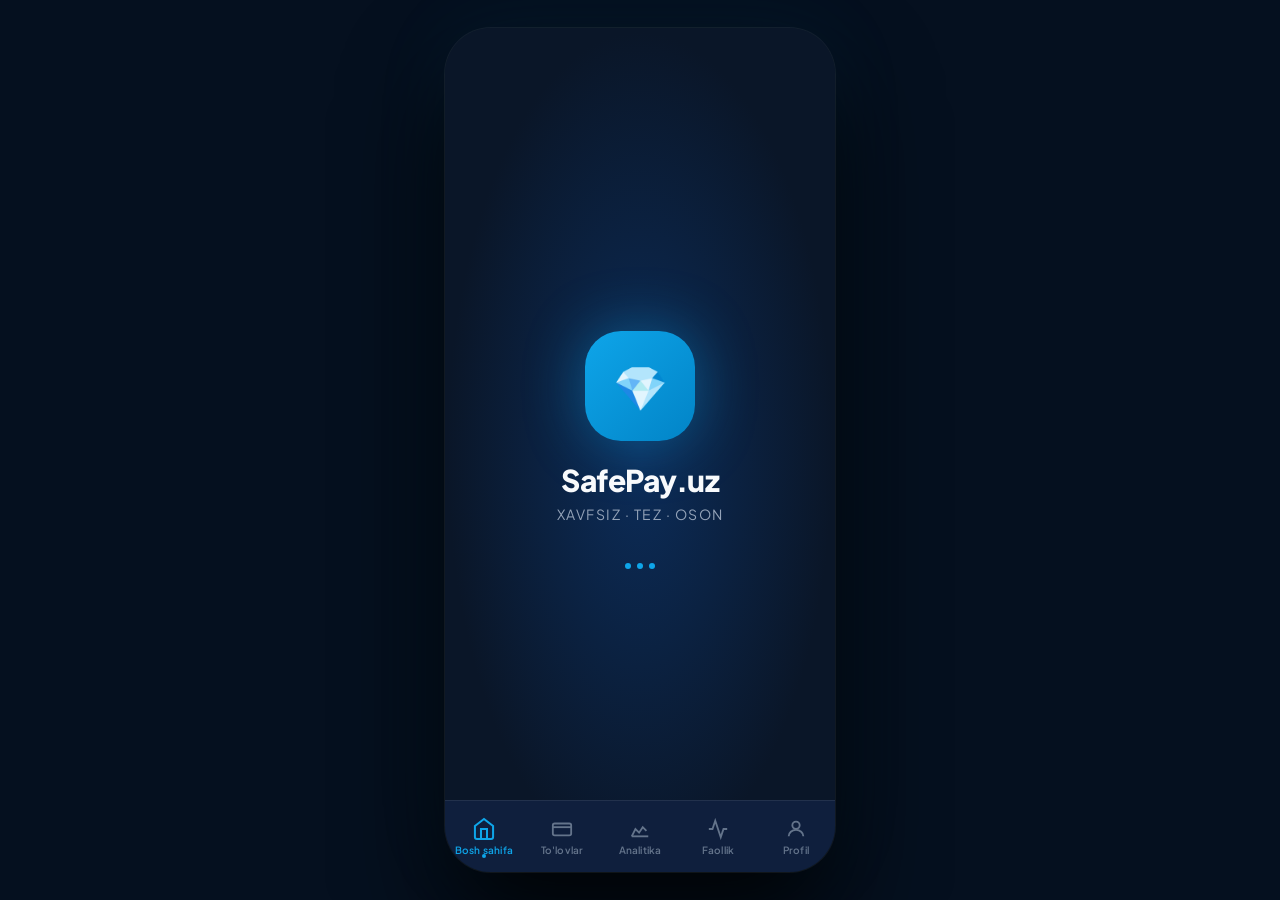
==== index.html @ 7eb072a1 "Update surname placeholder in registration form" ====
<!DOCTYPE html>
<html lang="uz">
<head>
<meta charset="UTF-8">
<meta name="viewport" content="width=device-width, initial-scale=1.0, maximum-scale=1.0, user-scalable=no">
<meta name="theme-color" content="#0A1628">
<title>SafePay.uz — Xavfsiz. Tez. Oson.</title>
<link href="https://fonts.googleapis.com/css2?family=Plus+Jakarta+Sans:wght@300;400;500;600;700;800&family=JetBrains+Mono:wght@400;500&display=swap" rel="stylesheet">
<style>
/* ═══════════════════════════════════════
   SAFEPAY.UZ — DESIGN SYSTEM
═══════════════════════════════════════ */
:root {
  --navy:    #0A1628;
  --navy2:   #0F1F3D;
  --navy3:   #172847;
  --teal:    #0EA5E9;
  --teal2:   #0284C7;
  --emerald: #10B981;
  --emerald2:#059669;
  --gold:    #F59E0B;
  --red:     #EF4444;
  --white:   #F8FAFC;
  --gray:    #94A3B8;
  --gray2:   #64748B;
  --gray3:   #334155;
  --surface: rgba(15,31,61,0.95);
  --glass:   rgba(255,255,255,0.06);
  --glass2:  rgba(255,255,255,0.10);
  --border:  rgba(255,255,255,0.08);
  --border2: rgba(14,165,233,0.25);
  --teal-glow: rgba(14,165,233,0.20);
  --em-glow:   rgba(16,185,129,0.18);
  --font:    'Plus Jakarta Sans', sans-serif;
  --mono:    'JetBrains Mono', monospace;
  --nav-h:   72px;
  --r:       14px;
  --r2:      20px;
  --r3:      28px;
}

/* Reset */
*, *::before, *::after { margin:0; padding:0; box-sizing:border-box; -webkit-tap-highlight-color:transparent; }
html { font-size:14px; height:100%; -webkit-text-size-adjust:100%; scroll-behavior:smooth; }
body {
  background: var(--navy);
  color: var(--white);
  font-family: var(--font);
  font-weight:400;
  height:100%;
  overflow:hidden;
}
::-webkit-scrollbar { width:0; height:0; }
input, button, select, textarea { font-family: var(--font); outline:none; border:none; }
a { text-decoration:none; color:inherit; }
img { display:block; max-width:100%; }

/* ── Phone Frame on Desktop ── */
#app-frame {
  width: 100%;
  max-width: 390px;
  height: 100vh;
  max-height: 844px;
  margin: 0 auto;
  position: relative;
  overflow: hidden;
  background: var(--navy);
}
@media(min-width:600px) {
  body { display:flex; align-items:center; justify-content:center; min-height:100vh; background:#05101F; }
  #app-frame {
    border-radius: 46px;
    box-shadow: 0 0 0 1px rgba(255,255,255,0.06), 0 50px 100px rgba(0,0,0,0.9), 0 0 80px rgba(14,165,233,0.08);
    height: 844px;
  }
}

/* ── Screen System ── */
.screen {
  position: absolute;
  inset: 0;
  display: flex;
  flex-direction: column;
  overflow: hidden;
  background: var(--navy);
  opacity: 0;
  pointer-events: none;
  transform: translateX(24px);
  transition: opacity .3s ease, transform .3s ease;
}
.screen.active {
  opacity: 1;
  pointer-events: all;
  transform: translateX(0);
}
.screen.slide-back { transform: translateX(-24px); }

/* ── Scrollable Content ── */
.scroll-content {
  flex:1;
  overflow-y:auto;
  overflow-x:hidden;
  -webkit-overflow-scrolling:touch;
  scrollbar-width:none;
  padding-bottom: calc(var(--nav-h) + 16px);
}
.scroll-content.no-nav { padding-bottom: 24px; }

/* ── Status Bar ── */
.status-bar {
  height: 44px;
  display: flex;
  align-items: center;
  justify-content: space-between;
  padding: 0 24px;
  flex-shrink: 0;
  font-size: 13px;
  font-weight: 600;
}
.status-icons { display:flex; align-items:center; gap:5px; }

/* ── Top Bar ── */
.top-bar {
  height: 56px;
  display: flex;
  align-items: center;
  justify-content: space-between;
  padding: 0 20px;
  flex-shrink: 0;
  border-bottom: 1px solid var(--border);
}
.top-bar-title { font-size:17px; font-weight:700; letter-spacing:-.3px; }
.back-btn {
  width:36px; height:36px; border-radius:10px;
  background:var(--glass); border:1px solid var(--border);
  display:flex; align-items:center; justify-content:center;
  cursor:pointer; color:var(--teal);
}
.back-btn svg { width:18px; height:18px; }
.icon-btn {
  width:36px; height:36px; border-radius:10px;
  background:var(--glass); border:1px solid var(--border);
  display:flex; align-items:center; justify-content:center;
  cursor:pointer; position:relative;
}
.icon-btn svg { width:18px; height:18px; }
.notif-dot::after {
  content:''; position:absolute; top:6px; right:6px;
  width:8px; height:8px; border-radius:50%;
  background:var(--red); border:2px solid var(--navy);
}

/* ── Bottom Navigation ── */
#bottom-nav {
  height: var(--nav-h);
  background: var(--navy2);
  border-top: 1px solid var(--border);
  display: flex;
  align-items: center;
  justify-content: space-around;
  flex-shrink: 0;
  position: absolute;
  bottom: 0; left: 0; right: 0;
  z-index: 100;
  transition: transform .3s ease;
}
#bottom-nav.hidden { transform: translateY(100%); }
.nav-tab {
  flex:1; display:flex; flex-direction:column; align-items:center;
  justify-content:center; gap:4px; cursor:pointer;
  color: var(--gray2); padding:8px 4px; border-radius:12px;
  transition:all .2s; position:relative;
}
.nav-tab.active { color:var(--teal); }
.nav-tab svg { width:22px; height:22px; transition:transform .2s; }
.nav-tab.active svg { transform:scale(1.1); }
.nav-tab span { font-size:10px; font-weight:600; letter-spacing:.2px; }
.nav-dot { width:4px; height:4px; border-radius:50%; background:var(--teal); position:absolute; bottom:6px; opacity:0; transition:opacity .2s; }
.nav-tab.active .nav-dot { opacity:1; }

/* ── Typography ── */
.h1 { font-size:28px; font-weight:800; letter-spacing:-.8px; line-height:1.1; }
.h2 { font-size:22px; font-weight:700; letter-spacing:-.5px; }
.h3 { font-size:16px; font-weight:700; }
.h4 { font-size:14px; font-weight:600; }
.body { font-size:14px; font-weight:400; line-height:1.6; }
.small { font-size:12px; }
.tiny { font-size:11px; }
.muted { color:var(--gray); }
.teal { color:var(--teal); }
.emerald { color:var(--emerald); }
.red { color:var(--red); }
.gold { color:var(--gold); }
.mono { font-family:var(--mono); }

/* ── Buttons ── */
.btn {
  display:inline-flex; align-items:center; justify-content:center; gap:8px;
  padding:14px 20px; border-radius:var(--r); border:none; cursor:pointer;
  font-family:var(--font); font-size:15px; font-weight:600;
  transition:all .2s; -webkit-user-select:none; user-select:none; white-space:nowrap;
}
.btn:active { transform:scale(.97); }
.btn-primary {
  background: linear-gradient(135deg, var(--teal), var(--teal2));
  color:#fff;
  box-shadow: 0 4px 20px rgba(14,165,233,.35);
}
.btn-primary:hover { box-shadow: 0 6px 28px rgba(14,165,233,.5); }
.btn-emerald {
  background: linear-gradient(135deg, var(--emerald), var(--emerald2));
  color:#fff;
  box-shadow: 0 4px 20px rgba(16,185,129,.3);
}
.btn-ghost { background:var(--glass2); color:var(--white); border:1px solid var(--border); }
.btn-danger { background:rgba(239,68,68,.12); color:var(--red); border:1px solid rgba(239,68,68,.2); }
.btn-full { width:100%; }
.btn-sm { padding:9px 16px; font-size:13px; border-radius:10px; }
.btn-xs { padding:6px 12px; font-size:11px; font-weight:600; border-radius:8px; }

/* ── Cards ── */
.card {
  background: var(--navy2);
  border: 1px solid var(--border);
  border-radius: var(--r2);
  padding: 18px;
}
.card-teal {
  background: linear-gradient(135deg, #0c2447, #0a3a5c);
  border: 1px solid var(--border2);
  border-radius: var(--r2);
  padding: 18px;
  position:relative; overflow:hidden;
}
.card-teal::before {
  content:''; position:absolute; top:-40px; right:-40px;
  width:160px; height:160px; border-radius:50%;
  background:radial-gradient(circle, rgba(14,165,233,.18) 0%, transparent 70%);
}

/* ── Pills / Badges ── */
.pill {
  display:inline-flex; align-items:center; gap:4px;
  padding:4px 10px; border-radius:20px; font-size:11px; font-weight:600;
  text-transform:uppercase; letter-spacing:.3px;
}
.pill-teal   { background:rgba(14,165,233,.12); color:var(--teal); border:1px solid rgba(14,165,233,.2); }
.pill-green  { background:rgba(16,185,129,.12); color:var(--emerald); border:1px solid rgba(16,185,129,.2); }
.pill-red    { background:rgba(239,68,68,.1); color:var(--red); border:1px solid rgba(239,68,68,.18); }
.pill-gold   { background:rgba(245,158,11,.1); color:var(--gold); border:1px solid rgba(245,158,11,.2); }
.pill-gray   { background:var(--glass); color:var(--gray); border:1px solid var(--border); }

/* ── Dot indicators ── */
.dot { width:8px; height:8px; border-radius:50%; flex-shrink:0; }
.dot-green  { background:var(--emerald); box-shadow:0 0 6px var(--emerald); }
.dot-teal   { background:var(--teal); box-shadow:0 0 6px var(--teal); }
.dot-red    { background:var(--red); box-shadow:0 0 6px var(--red); }
.dot-gold   { background:var(--gold); }

/* ── Input ── */
.input-wrap { margin-bottom:16px; }
.input-lbl { font-size:11px; font-weight:600; color:var(--gray); text-transform:uppercase; letter-spacing:.5px; margin-bottom:7px; display:block; }
.inp {
  width:100%; background:var(--navy3); border:1px solid var(--border);
  border-radius:var(--r); padding:14px 16px; color:var(--white);
  font-family:var(--font); font-size:15px; transition:border .15s, box-shadow .15s;
}
.inp:focus { border-color:var(--teal); box-shadow:0 0 0 3px rgba(14,165,233,.1); }
.inp::placeholder { color:var(--gray2); }

/* ── Toggle ── */
.toggle {
  width:46px; height:26px; border-radius:13px; background:var(--gray3);
  position:relative; cursor:pointer; transition:background .2s; flex-shrink:0;
}
.toggle.on { background:var(--teal); }
.toggle-k {
  width:20px; height:20px; border-radius:50%; background:#fff;
  position:absolute; top:3px; left:3px; transition:transform .2s;
  box-shadow:0 1px 4px rgba(0,0,0,.3);
}
.toggle.on .toggle-k { transform:translateX(20px); }

/* ── List Row ── */
.list-row {
  display:flex; align-items:center; gap:12px; padding:14px 16px;
  cursor:pointer; transition:background .15s; border-bottom:1px solid var(--border);
}
.list-row:last-child { border-bottom:none; }
.list-row:active { background:var(--glass); }
.list-icon { width:38px; height:38px; border-radius:12px; display:flex; align-items:center; justify-content:center; font-size:18px; flex-shrink:0; }
.list-text { flex:1; min-width:0; }
.list-title { font-size:14px; font-weight:500; }
.list-sub { font-size:11px; color:var(--gray); margin-top:1px; }
.list-end { color:var(--gray); font-size:13px; flex-shrink:0; }
.list-group { background:var(--navy2); border:1px solid var(--border); border-radius:var(--r2); overflow:hidden; margin-bottom:12px; }

/* ── Section Header ── */
.sec-hdr { display:flex; align-items:center; justify-content:space-between; margin-bottom:14px; }
.sec-title { font-size:16px; font-weight:700; }
.sec-link { font-size:12px; color:var(--teal); cursor:pointer; font-weight:500; }

/* ── Transaction Item ── */
.tx-item {
  display:flex; align-items:center; gap:12px; padding:12px 0;
  border-bottom:1px solid var(--border); cursor:pointer;
  transition:opacity .15s;
}
.tx-item:last-child { border-bottom:none; }
.tx-item:active { opacity:.7; }
.tx-icon { width:44px; height:44px; border-radius:14px; display:flex; align-items:center; justify-content:center; font-size:20px; flex-shrink:0; border:1px solid var(--border); }
.tx-info { flex:1; min-width:0; }
.tx-name { font-size:14px; font-weight:500; white-space:nowrap; overflow:hidden; text-overflow:ellipsis; }
.tx-meta { font-size:11px; color:var(--gray); margin-top:2px; }
.tx-amt { font-family:var(--mono); font-size:14px; font-weight:600; flex-shrink:0; }
.tx-pos { color:var(--emerald); }
.tx-neg { color:var(--white); }

/* ── Page Padding ── */
.px { padding-left:20px; padding-right:20px; }
.py { padding-top:20px; padding-bottom:20px; }
.p20 { padding:20px; }

/* ── Quick Actions Grid ── */
.qa-grid { display:grid; grid-template-columns:repeat(4,1fr); gap:10px; }
.qa-item {
  display:flex; flex-direction:column; align-items:center; gap:8px;
  cursor:pointer; transition:all .2s;
}
.qa-item:active { transform:scale(.93); }
.qa-circle {
  width:54px; height:54px; border-radius:18px;
  display:flex; align-items:center; justify-content:center; font-size:22px;
  border:1px solid var(--border);
}
.qa-label { font-size:11px; font-weight:600; color:var(--gray); text-align:center; }
.qa-teal   { background:rgba(14,165,233,.12); }
.qa-green  { background:rgba(16,185,129,.12); }
.qa-gold   { background:rgba(245,158,11,.12); }
.qa-purple { background:rgba(139,92,246,.12); }
.qa-red    { background:rgba(239,68,68,.1); }
.qa-gray   { background:var(--glass); }

/* ── Payment Card ── */
.pay-card {
  border-radius:var(--r2); padding:22px;
  position:relative; overflow:hidden;
  min-height:180px; display:flex; flex-direction:column; justify-content:space-between;
}
.pc-teal { background:linear-gradient(135deg,#0c2d5a,#0a4a7c); border:1px solid rgba(14,165,233,.3); }
.pc-dark { background:linear-gradient(135deg,#1a1a2e,#16213e); border:1px solid rgba(255,255,255,.1); }
.pc-emerald { background:linear-gradient(135deg,#0a3028,#0d4a38); border:1px solid rgba(16,185,129,.25); }
.pc-glow { position:absolute; border-radius:50%; pointer-events:none; }

/* ── Chart ── */
.chart-bar {
  display:flex; align-items:flex-end; gap:6px; height:80px;
}
.bar { flex:1; border-radius:6px 6px 0 0; transition:height .6s ease; cursor:pointer; }
.bar:active { opacity:.7; }
.bar-teal { background:var(--teal); }
.bar-gray { background:var(--gray3); }

/* ── Modals ── */
.modal-overlay {
  position:absolute; inset:0; background:rgba(0,0,0,.7);
  backdrop-filter:blur(8px); z-index:200;
  display:flex; align-items:flex-end; justify-content:center;
  opacity:0; pointer-events:none; transition:opacity .25s;
}
.modal-overlay.open { opacity:1; pointer-events:all; }
.modal-sheet {
  width:100%; background:var(--navy2); border-radius:28px 28px 0 0;
  padding:20px; padding-bottom:40px;
  transform:translateY(100%); transition:transform .35s cubic-bezier(.4,0,.2,1);
  border-top:1px solid var(--border);
  max-height:85vh; overflow-y:auto;
}
.modal-overlay.open .modal-sheet { transform:translateY(0); }
.modal-handle { width:40px; height:4px; border-radius:2px; background:var(--gray3); margin:0 auto 20px; }

/* ── OTP inputs ── */
.otp-row { display:flex; gap:10px; justify-content:center; margin:20px 0; }
.otp-box {
  width:50px; height:58px; border-radius:12px;
  background:var(--navy3); border:1px solid var(--border);
  text-align:center; font-size:24px; font-weight:700;
  color:var(--white); font-family:var(--mono);
  caret-color:var(--teal);
}
.otp-box:focus { border-color:var(--teal); box-shadow:0 0 0 3px rgba(14,165,233,.1); }

/* ── PIN Pad ── */
.pin-dots { display:flex; gap:14px; justify-content:center; margin:24px 0; }
.pin-dot { width:14px; height:14px; border-radius:50%; border:2px solid var(--gray3); transition:all .15s; }
.pin-dot.filled { background:var(--teal); border-color:var(--teal); box-shadow:0 0 10px var(--teal); }
.pin-grid { display:grid; grid-template-columns:repeat(3,1fr); gap:12px; }
.pin-key {
  height:62px; border-radius:16px; background:var(--navy3); border:1px solid var(--border);
  display:flex; align-items:center; justify-content:center;
  font-size:22px; font-weight:600; cursor:pointer; transition:all .15s;
}
.pin-key:active { background:var(--navy2); transform:scale(.93); color:var(--teal); }
.pin-key.del { font-size:16px; color:var(--gray); }

/* ── Notifications Toast ── */
#toast {
  position:absolute; top:60px; left:20px; right:20px;
  background:linear-gradient(135deg,var(--navy3),#1a3050);
  border:1px solid var(--border2); border-radius:16px;
  padding:14px 16px; z-index:500;
  display:flex; align-items:center; gap:12px;
  transform:translateY(-20px); opacity:0;
  transition:all .3s; pointer-events:none;
}
#toast.show { transform:translateY(0); opacity:1; }
#toast-icon { font-size:22px; flex-shrink:0; }
#toast-msg { font-size:13px; font-weight:500; flex:1; }

/* ── Animations ── */
@keyframes fadeUp { from{opacity:0;transform:translateY(14px)} to{opacity:1;transform:translateY(0)} }
@keyframes fadeIn { from{opacity:0} to{opacity:1} }
@keyframes scaleIn { from{opacity:0;transform:scale(.8)} to{opacity:1;transform:scale(1)} }
@keyframes pulse { 0%,100%{opacity:1} 50%{opacity:.5} }
@keyframes glow { 0%,100%{box-shadow:0 0 14px rgba(14,165,233,.2)} 50%{box-shadow:0 0 28px rgba(14,165,233,.4)} }
@keyframes spin { to{transform:rotate(360deg)} }
@keyframes countUp { from{opacity:0;transform:translateY(6px)} to{opacity:1;transform:translateY(0)} }
@keyframes shimmer { 0%{background-position:-200px 0} 100%{background-position:200px 0} }

.a1{animation:fadeUp .35s ease both}
.a2{animation:fadeUp .35s .06s ease both}
.a3{animation:fadeUp .35s .12s ease both}
.a4{animation:fadeUp .35s .18s ease both}
.a5{animation:fadeUp .35s .24s ease both}
.a6{animation:fadeUp .35s .30s ease both}
.glow-anim{animation:glow 3s infinite}
.pulse{animation:pulse 2s infinite}

/* ── Divider ── */
.divider { height:1px; background:var(--border); margin:16px 0; }
.glow-divider { height:1px; background:linear-gradient(90deg,transparent,var(--teal),transparent); opacity:.3; margin:20px 0; }

/* ── Success State ── */
.success-circle {
  width:90px; height:90px; border-radius:50%;
  background:linear-gradient(135deg,var(--emerald),var(--emerald2));
  display:flex; align-items:center; justify-content:center;
  font-size:40px; margin:0 auto 20px;
  box-shadow:0 0 40px rgba(16,185,129,.4);
  animation:scaleIn .4s cubic-bezier(.34,1.56,.64,1) both;
}

/* ── Chart labels ── */
.chart-lbl { display:flex; justify-content:space-between; margin-top:8px; }
.chart-lbl span { font-size:10px; color:var(--gray); }

/* Progress bar */
.progress-bar { height:6px; background:var(--navy3); border-radius:3px; overflow:hidden; }
.progress-fill { height:100%; border-radius:3px; transition:width .8s ease; }

/* Category item */
.cat-row { display:flex; align-items:center; gap:12px; margin-bottom:14px; }
.cat-icon { width:40px; height:40px; border-radius:12px; display:flex; align-items:center; justify-content:center; font-size:18px; flex-shrink:0; }
.cat-bar { flex:1; }
.cat-name { font-size:13px; font-weight:500; margin-bottom:5px; }
.cat-amount { font-size:11px; color:var(--gray); }

/* ── Insight Cards ── */
.insight-card {
  background:var(--glass); border:1px solid var(--border); border-radius:var(--r);
  padding:14px; margin-bottom:10px; display:flex; gap:12px; align-items:flex-start;
}
.insight-icon { font-size:22px; flex-shrink:0; margin-top:1px; }
.insight-text { font-size:12px; line-height:1.5; color:var(--gray); }
.insight-text strong { color:var(--white); font-weight:600; }

/* ── Security Items ── */
.sec-item { display:flex; align-items:center; gap:14px; padding:16px; cursor:pointer; transition:background .15s; }
.sec-item:active { background:var(--glass); }
.sec-status { display:flex; align-items:center; gap:6px; font-size:12px; font-weight:600; }

/* ── Wearable Card ── */
.wearable-card {
  background:linear-gradient(135deg,#0d2341,#0a1e38);
  border:1px solid var(--border2); border-radius:var(--r2);
  padding:20px; margin-bottom:12px; position:relative; overflow:hidden;
}
.wearable-ring-visual {
  width:100px; height:100px; border-radius:50%;
  border:4px solid rgba(14,165,233,.4);
  display:flex; align-items:center; justify-content:center;
  margin:0 auto 16px;
  animation:glow 3s infinite;
  position:relative;
}
.wearable-ring-visual::before {
  content:''; position:absolute; inset:8px; border-radius:50%;
  border:2px solid rgba(14,165,233,.2);
}

/* ── Steps indicator ── */
.steps { display:flex; gap:6px; justify-content:center; margin-bottom:24px; }
.step-dot { width:8px; height:8px; border-radius:4px; background:var(--gray3); transition:all .3s; }
.step-dot.active { width:24px; background:var(--teal); }

/* ── QR Scan visual ── */
.qr-scan-frame {
  width:240px; height:240px; margin:0 auto;
  border-radius:24px; background:var(--navy3);
  border:1px solid var(--border); position:relative; overflow:hidden;
  display:flex; align-items:center; justify-content:center;
}
.qr-corner { position:absolute; width:30px; height:30px; border-color:var(--teal); border-style:solid; }
.qr-corner.tl { top:12px; left:12px; border-width:3px 0 0 3px; border-radius:4px 0 0 0; }
.qr-corner.tr { top:12px; right:12px; border-width:3px 3px 0 0; border-radius:0 4px 0 0; }
.qr-corner.bl { bottom:12px; left:12px; border-width:0 0 3px 3px; border-radius:0 0 0 4px; }
.qr-corner.br { bottom:12px; right:12px; border-width:0 3px 3px 0; border-radius:0 0 4px 0; }
@keyframes scan-line { 0%{top:20px}100%{top:200px} }
.qr-scan-line { position:absolute; left:20px; right:20px; height:2px; background:var(--teal); opacity:.8; animation:scan-line 2s linear infinite; box-shadow:0 0 8px var(--teal); }

/* ── Notification item ── */
.notif-item { display:flex; gap:12px; padding:14px 0; border-bottom:1px solid var(--border); cursor:pointer; }
.notif-item:last-child { border-bottom:none; }
.notif-icon-wrap { width:42px; height:42px; border-radius:14px; display:flex; align-items:center; justify-content:center; font-size:18px; flex-shrink:0; }
.notif-body { flex:1; min-width:0; }
.notif-title { font-size:13px; font-weight:600; }
.notif-desc { font-size:11px; color:var(--gray); margin-top:2px; line-height:1.4; }
.notif-time { font-size:10px; color:var(--gray2); margin-top:4px; }
.notif-unread { width:8px; height:8px; border-radius:50%; background:var(--teal); flex-shrink:0; margin-top:5px; }

/* Rewards */
.reward-card { background:linear-gradient(135deg,#1a0a30,#2d0a4a); border:1px solid rgba(139,92,246,.25); border-radius:var(--r2); padding:20px; margin-bottom:12px; }

/* Cashback ring */
.cashback-ring { position:relative; width:120px; height:120px; margin:0 auto; }
.cashback-ring svg { transform:rotate(-90deg); }
.cashback-ring .val { position:absolute; inset:0; display:flex; flex-direction:column; align-items:center; justify-content:center; }

/* ══════════════════════════════════════
   SPECIFIC SCREENS
══════════════════════════════════════ */

/* Splash */
#splash { background:radial-gradient(ellipse at center,#0c2d5a 0%,#0A1628 70%); align-items:center; justify-content:center; }
.splash-logo { text-align:center; animation:scaleIn .6s cubic-bezier(.34,1.56,.64,1) both; }
.splash-ring { width:110px; height:110px; border-radius:36px; background:linear-gradient(135deg,var(--teal),var(--teal2)); display:flex; align-items:center; justify-content:center; margin:0 auto 20px; box-shadow:0 0 60px rgba(14,165,233,.4); font-size:44px; }
.splash-name { font-size:30px; font-weight:800; letter-spacing:-.5px; }
.splash-sub { font-size:14px; color:var(--gray); margin-top:6px; letter-spacing:1.5px; text-transform:uppercase; }
.splash-loader { display:flex; gap:6px; justify-content:center; margin-top:40px; }
.splash-dot { width:6px; height:6px; border-radius:50%; background:var(--teal); animation:pulse 1.2s infinite; }
.splash-dot:nth-child(2) { animation-delay:.15s; }
.splash-dot:nth-child(3) { animation-delay:.30s; }

/* Onboarding */
#onboarding { background:var(--navy); }
.onb-slides { flex:1; position:relative; overflow:hidden; }
.onb-slide { position:absolute; inset:0; display:flex; flex-direction:column; align-items:center; justify-content:center; padding:32px 28px; opacity:0; transform:translateX(30px); transition:all .45s ease; pointer-events:none; }
.onb-slide.active { opacity:1; transform:translateX(0); pointer-events:auto; }
.onb-slide.prev { opacity:0; transform:translateX(-30px); }
.onb-visual { width:200px; height:200px; border-radius:48px; background:var(--navy2); border:1px solid var(--border2); display:flex; align-items:center; justify-content:center; font-size:80px; margin-bottom:32px; position:relative; overflow:hidden; }
.onb-visual::after { content:''; position:absolute; inset:0; background:linear-gradient(135deg,rgba(14,165,233,.1),transparent); }
.onb-title { font-size:24px; font-weight:800; text-align:center; margin-bottom:12px; line-height:1.2; letter-spacing:-.5px; }
.onb-sub { font-size:14px; color:var(--gray); text-align:center; line-height:1.6; }
.onb-dots { display:flex; gap:7px; justify-content:center; padding:16px 0; }
.onb-dot { width:7px; height:7px; border-radius:3.5px; background:var(--gray3); transition:all .3s; cursor:pointer; }
.onb-dot.active { width:22px; background:var(--teal); }
.onb-actions { padding:0 20px 40px; display:flex; flex-direction:column; gap:10px; }
.onb-row { display:flex; justify-content:space-between; align-items:center; }

/* Auth */
#auth { background:radial-gradient(ellipse at top,#0c2d5a 0%,#0A1628 60%); justify-content:center; }
.auth-logo-sm { text-align:center; margin-bottom:32px; }
.auth-ring { width:64px; height:64px; border-radius:20px; background:linear-gradient(135deg,var(--teal),var(--teal2)); display:flex; align-items:center; justify-content:center; margin:0 auto 12px; font-size:26px; box-shadow:0 0 30px rgba(14,165,233,.35); }
.auth-name { font-size:22px; font-weight:800; }
.auth-sub { font-size:13px; color:var(--gray); margin-top:4px; }
.auth-cards { display:flex; flex-direction:column; gap:12px; padding:0 20px; }
.auth-btn-card { padding:18px 20px; border-radius:var(--r2); cursor:pointer; transition:all .2s; border:1px solid var(--border); display:flex; align-items:center; gap:14px; }
.auth-btn-card:active { transform:scale(.98); }
.auth-btn-icon { width:46px; height:46px; border-radius:14px; display:flex; align-items:center; justify-content:center; font-size:20px; flex-shrink:0; }
.auth-btn-title { font-size:15px; font-weight:600; }
.auth-btn-sub { font-size:11px; color:var(--gray); margin-top:2px; }

/* Dashboard top */
.dash-balance-card { margin:0 20px 16px; }
.balance-lbl { font-size:11px; text-transform:uppercase; letter-spacing:1px; color:rgba(14,165,233,.7); margin-bottom:6px; font-weight:600; }
.balance-amt { font-family:var(--mono); font-size:34px; font-weight:700; letter-spacing:-1px; }
.balance-change { display:flex; align-items:center; gap:5px; font-size:12px; color:var(--emerald); margin-top:6px; }
.primary-card-mini { display:flex; align-items:center; gap:10px; margin-top:14px; background:rgba(255,255,255,.06); border-radius:12px; padding:10px 12px; }

/* ── Responsive ── */
@media(max-width:390px) {
  .qa-grid { grid-template-columns:repeat(4,1fr); gap:8px; }
  .qa-circle { width:48px; height:48px; font-size:20px; }
}
</style>
</head>
<body>

<div id="app-frame">

<!-- ═══════════ TOAST ═══════════ -->
<div id="toast">
  <div id="toast-icon">✅</div>
  <div id="toast-msg">To'lov muvaffaqiyatli!</div>
</div>

<!-- ═══════════════════════════════
     SCREEN 1: SPLASH
═══════════════════════════════ -->
<div class="screen active" id="splash">
  <div class="splash-logo">
    <div class="splash-ring">💎</div>
    <div class="splash-name">SafePay.uz</div>
    <div class="splash-sub">Xavfsiz · Tez · Oson</div>
    <div class="splash-loader">
      <div class="splash-dot"></div>
      <div class="splash-dot"></div>
      <div class="splash-dot"></div>
    </div>
  </div>
</div>

<!-- ═══════════════════════════════
     SCREEN 2: ONBOARDING
═══════════════════════════════ -->
<div class="screen" id="onboarding">
  <div class="status-bar px">
    <span id="onb-clock">09:41</span>
    <div class="status-icons">▲▲▲ 🔋</div>
  </div>
  <div class="onb-slides">
    <div class="onb-slide active" id="onb0">
      <div class="onb-visual">💳</div>
      <div class="onb-title">Barcha to'lovlaringiz bitta ilovada</div>
      <div class="onb-sub">Mahalliy kartalar, QR, o'tkazmalar va aqlli to'lovlar — hammasi bitta joyda</div>
    </div>
    <div class="onb-slide" id="onb1">
      <div class="onb-visual" style="font-size:70px">🛡️</div>
      <div class="onb-title">Har bir tranzaksiya himoyalangan</div>
      <div class="onb-sub">Real vaqtli xavfsizlik, muzlatish imkoniyatlari va 24/7 himoya</div>
    </div>
    <div class="onb-slide" id="onb2">
      <div class="onb-visual" style="font-size:70px">💍</div>
      <div class="onb-title">Kelajak to'lovi shu yerda</div>
      <div class="onb-sub">Kartalar, QR, soat va uzuk to'lovlari, analitika va global kirish</div>
    </div>
  </div>
  <div class="onb-dots">
    <div class="onb-dot active" onclick="goOnb(0)"></div>
    <div class="onb-dot" onclick="goOnb(1)"></div>
    <div class="onb-dot" onclick="goOnb(2)"></div>
  </div>
  <div class="onb-actions">
    <div class="onb-row">
      <button class="btn btn-ghost btn-sm" onclick="showScreen('auth')">O'tkazib yuborish</button>
      <button class="btn btn-primary btn-sm" id="onb-next-btn" onclick="onbNext()">Keyingisi →</button>
    </div>
  </div>
</div>

<!-- ═══════════════════════════════
     SCREEN 3: AUTH
═══════════════════════════════ -->
<div class="screen" id="auth">
  <div class="status-bar px">
    <span>09:41</span>
    <div class="status-icons">▲▲▲ 🔋</div>
  </div>
  <div style="flex:1; display:flex; flex-direction:column; justify-content:center; padding-bottom:40px;">
    <div class="auth-logo-sm a1">
      <div class="auth-ring">💎</div>
      <div class="auth-name">SafePay.uz</div>
      <div class="auth-sub">Xush kelibsiz</div>
    </div>
    <div class="auth-cards">
      <div class="auth-btn-card a2" style="background:linear-gradient(135deg,#0c2d5a,#0a3a5c);border-color:var(--border2);" onclick="showScreen('home')">
        <div class="auth-btn-icon" style="background:rgba(14,165,233,.15)">👤</div>
        <div>
          <div class="auth-btn-title">Demo sifatida kirish</div>
          <div class="auth-btn-sub">Haqiqiy ma'lumotlar bilan sinab ko'ring</div>
        </div>
        <div style="margin-left:auto;color:var(--teal)">→</div>
      </div>
      <div class="auth-btn-card a3" onclick="showScreen('login')" style="background:var(--navy2)">
        <div class="auth-btn-icon" style="background:var(--glass)">🔐</div>
        <div>
          <div class="auth-btn-title">Kirish</div>
          <div class="auth-btn-sub">Mavjud hisob bilan kirish</div>
        </div>
        <div style="margin-left:auto;color:var(--gray)">→</div>
      </div>
      <div class="auth-btn-card a4" onclick="showScreen('register')" style="background:var(--navy2)">
        <div class="auth-btn-icon" style="background:rgba(16,185,129,.1)">✨</div>
        <div>
          <div class="auth-btn-title">Ro'yxatdan o'tish</div>
          <div class="auth-btn-sub">Yangi hisob yaratish</div>
        </div>
        <div style="margin-left:auto;color:var(--gray)">→</div>
      </div>
    </div>
  </div>
</div>

<!-- ═══════════════════════════════
     SCREEN 4: LOGIN
═══════════════════════════════ -->
<div class="screen" id="login">
  <div class="status-bar px"><span>09:41</span><div class="status-icons">▲▲▲</div></div>
  <div class="top-bar">
    <div class="back-btn" onclick="showScreen('auth')"><svg viewBox="0 0 24 24" fill="none" stroke="currentColor" stroke-width="2"><path d="M19 12H5M12 19l-7-7 7-7"/></svg></div>
    <div class="top-bar-title">Kirish</div>
    <div style="width:36px"></div>
  </div>
  <div class="scroll-content no-nav p20">
    <div class="a1" style="margin-bottom:24px">
      <div class="h2" style="margin-bottom:6px">Qayta xush kelibsiz 👋</div>
      <div class="muted body">Telefon raqamingizni kiriting</div>
    </div>
    <div class="input-wrap a2">
      <label class="input-lbl">Telefon raqam</label>
      <input class="inp" type="tel" placeholder="+998 90 123 45 67" value="+998 90 123 45 67">
    </div>
    <div class="input-wrap a3">
      <label class="input-lbl">Parol</label>
      <input class="inp" type="password" placeholder="••••••••" value="demo1234">
    </div>
    <button class="btn btn-primary btn-full a4" onclick="showScreen('home')" style="margin-top:8px">Kirish</button>
    <div style="text-align:center;margin-top:16px;font-size:12px;color:var(--gray)" class="a5">
      Hisob yo'qmi? <span style="color:var(--teal);cursor:pointer" onclick="showScreen('register')">Ro'yxatdan o'ting</span>
    </div>
    <div class="divider a5"></div>
    <button class="btn btn-ghost btn-full a6" onclick="showScreen('home')">🔐 Biometrik kirish</button>
  </div>
</div>

<!-- ═══════════════════════════════
     SCREEN 5: REGISTER
═══════════════════════════════ -->
<div class="screen" id="register">
  <div class="status-bar px"><span>09:41</span><div class="status-icons">▲▲▲</div></div>
  <div class="top-bar">
    <div class="back-btn" onclick="showScreen('auth')"><svg viewBox="0 0 24 24" fill="none" stroke="currentColor" stroke-width="2"><path d="M19 12H5M12 19l-7-7 7-7"/></svg></div>
    <div class="top-bar-title">Ro'yxatdan o'tish</div>
    <div style="width:36px"></div>
  </div>
  <div class="scroll-content no-nav p20">
    <div class="steps a1">
      <div class="step-dot active" id="reg-s1"></div>
      <div class="step-dot" id="reg-s2"></div>
      <div class="step-dot" id="reg-s3"></div>
      <div class="step-dot" id="reg-s4"></div>
    </div>
    <div id="reg-step1">
      <div class="h3 a1" style="margin-bottom:6px">Shaxsiy ma'lumotlar</div>
      <div class="muted small a2" style="margin-bottom:20px">To'liq ismingizni kiriting</div>
      <div class="input-wrap a2"><label class="input-lbl">Ism</label><input class="inp" type="text" placeholder="Ismoilbek" value="Ismoilbek"></div>
      <div class="input-wrap a3"><label class="input-lbl">Familiya</label><input class="inp" type="text" placeholder="Shorustamov" value="Shorustamov"></div>
      <div class="input-wrap a4"><label class="input-lbl">Telefon raqam</label><input class="inp" type="tel" placeholder="+998 90 000 00 00" value="+998 90 123 45 67"></div>
      <button class="btn btn-primary btn-full a5" onclick="regStep(2)" style="margin-top:8px">Davom etish →</button>
    </div>
    <div id="reg-step2" style="display:none">
      <div class="h3 a1" style="margin-bottom:6px">SMS tasdiqlash</div>
      <div class="muted small a2" style="margin-bottom:20px">+998 90 123 45 67 raqamiga kod yuborildi</div>
      <div class="otp-row">
        <input class="otp-box" maxlength="1" value="4">
        <input class="otp-box" maxlength="1" value="8">
        <input class="otp-box" maxlength="1" value="2">
        <input class="otp-box" maxlength="1">
        <input class="otp-box" maxlength="1">
        <input class="otp-box" maxlength="1">
      </div>
      <button class="btn btn-primary btn-full" onclick="regStep(3)">Tasdiqlash →</button>
      <div style="text-align:center;margin-top:12px;font-size:12px;color:var(--gray)">Kodni qayta yuborish: <span style="color:var(--teal)">0:42</span></div>
    </div>
    <div id="reg-step3" style="display:none">
      <div class="h3 a1" style="margin-bottom:6px">Parol yaratish</div>
      <div class="muted small a2" style="margin-bottom:20px">Kuchli parol kiriting</div>
      <div class="input-wrap a3"><label class="input-lbl">Parol</label><input class="inp" type="password" placeholder="••••••••"></div>
      <div class="input-wrap a4"><label class="input-lbl">Parolni takrorlang</label><input class="inp" type="password" placeholder="••••••••"></div>
      <button class="btn btn-primary btn-full a5" onclick="regStep(4)">Davom etish →</button>
    </div>
    <div id="reg-step4" style="display:none">
      <div class="h3 a1" style="margin-bottom:6px">PIN-kod o'rnating</div>
      <div class="muted small a2" style="margin-bottom:6px">6 raqamli xavfsizlik kodi</div>
      <div class="pin-dots">
        <div class="pin-dot" id="pd0"></div><div class="pin-dot" id="pd1"></div>
        <div class="pin-dot" id="pd2"></div><div class="pin-dot" id="pd3"></div>
        <div class="pin-dot" id="pd4"></div><div class="pin-dot" id="pd5"></div>
      </div>
      <div class="pin-grid">
        <div class="pin-key" onclick="pinTap('1')">1</div>
        <div class="pin-key" onclick="pinTap('2')">2</div>
        <div class="pin-key" onclick="pinTap('3')">3</div>
        <div class="pin-key" onclick="pinTap('4')">4</div>
        <div class="pin-key" onclick="pinTap('5')">5</div>
        <div class="pin-key" onclick="pinTap('6')">6</div>
        <div class="pin-key" onclick="pinTap('7')">7</div>
        <div class="pin-key" onclick="pinTap('8')">8</div>
        <div class="pin-key" onclick="pinTap('9')">9</div>
        <div class="pin-key" onclick="pinTap('')">🔐</div>
        <div class="pin-key" onclick="pinTap('0')">0</div>
        <div class="pin-key del" onclick="pinDel()">⌫</div>
      </div>
    </div>
  </div>
</div>

<!-- ═══════════════════════════════
     SCREEN 6: HOME
═══════════════════════════════ -->
<div class="screen" id="home">
  <div class="status-bar px" style="background:var(--navy)">
    <span id="home-clock">09:41</span>
    <div class="status-icons"><span>▲▲▲</span>&nbsp;🔋</div>
  </div>
  <!-- Top bar -->
  <div style="display:flex;align-items:center;justify-content:space-between;padding:0 20px 12px;flex-shrink:0;">
    <div>
      <div style="font-size:12px;color:var(--gray);margin-bottom:2px">Xush kelibsiz 👋</div>
      <div style="font-size:18px;font-weight:700">Ismoilbek Shorustamov</div>
    </div>
    <div style="display:flex;gap:8px">
      <div class="icon-btn notif-dot" onclick="showScreen('notifications')">
        <svg viewBox="0 0 24 24" fill="none" stroke="currentColor" stroke-width="2" width="18" height="18"><path d="M18 8A6 6 0 0 0 6 8c0 7-3 9-3 9h18s-3-2-3-9"/><path d="M13.73 21a2 2 0 0 1-3.46 0"/></svg>
      </div>
      <div class="icon-btn" onclick="showScreen('profile')">
        <svg viewBox="0 0 24 24" fill="none" stroke="currentColor" stroke-width="2" width="18" height="18"><circle cx="12" cy="8" r="4"/><path d="M4 20c0-4 3.6-7 8-7s8 3 8 7"/></svg>
      </div>
    </div>
  </div>

  <div class="scroll-content">
    <!-- Balance Card -->
    <div class="dash-balance-card a1">
      <div class="card-teal">
        <div class="balance-lbl">Umumiy balans</div>
        <div class="balance-amt" id="balance-display">12,450,000 UZS</div>
        <div class="balance-change">
          <svg viewBox="0 0 24 24" fill="none" stroke="currentColor" stroke-width="2.5" width="12" height="12"><path d="M7 17l10-10M7 7h10v10"/></svg>
          +3.2% bu oy
        </div>
        <div class="primary-card-mini">
          <span style="font-size:16px">💳</span>
          <div>
            <div style="font-size:12px;font-weight:600">Humo •••• 4521</div>
            <div style="font-size:10px;color:var(--gray)">Asosiy karta</div>
          </div>
          <div class="pill pill-green" style="margin-left:auto;font-size:9px">Faol</div>
        </div>
      </div>
    </div>

    <!-- Quick Actions -->
    <div class="px a2" style="margin-bottom:20px">
      <div class="qa-grid">
        <div class="qa-item" onclick="showScreen('transfer')">
          <div class="qa-circle qa-teal">💸</div>
          <div class="qa-label">O'tkazma</div>
        </div>
        <div class="qa-item" onclick="showScreen('qr-pay')">
          <div class="qa-circle qa-green">📲</div>
          <div class="qa-label">QR To'lov</div>
        </div>
        <div class="qa-item" onclick="showScreen('topup')">
          <div class="qa-circle qa-gold">💰</div>
          <div class="qa-label">To'ldirish</div>
        </div>
        <div class="qa-item" onclick="showScreen('bills')">
          <div class="qa-circle qa-purple">🧾</div>
          <div class="qa-label">To'lovlar</div>
        </div>
        <div class="qa-item" onclick="showScreen('cards')">
          <div class="qa-circle qa-teal">💳</div>
          <div class="qa-label">Kartalar</div>
        </div>
        <div class="qa-item" onclick="showNavTab('analytics')">
          <div class="qa-circle qa-green">📊</div>
          <div class="qa-label">Analitika</div>
        </div>
        <div class="qa-item" onclick="showScreen('security')">
          <div class="qa-circle qa-red">🛡️</div>
          <div class="qa-label">Xavfsizlik</div>
        </div>
        <div class="qa-item" onclick="showScreen('wearables')">
          <div class="qa-circle qa-purple">💍</div>
          <div class="qa-label">Qurilma</div>
        </div>
      </div>
    </div>

    <!-- Cashback Widget -->
    <div class="px a3" style="margin-bottom:20px">
      <div style="background:linear-gradient(135deg,#0a2a18,#0a1e2a);border:1px solid rgba(16,185,129,.25);border-radius:var(--r2);padding:16px;display:flex;align-items:center;gap:16px;cursor:pointer" onclick="showScreen('rewards')">
        <div style="font-size:32px">🎁</div>
        <div style="flex:1">
          <div style="font-size:13px;font-weight:600;color:var(--emerald)">Cashback balansi</div>
          <div style="font-family:var(--mono);font-size:20px;font-weight:700;margin-top:2px">48,500 UZS</div>
          <div style="font-size:11px;color:var(--gray);margin-top:2px">Bu oy +12,200 UZS topildi</div>
        </div>
        <div style="color:var(--emerald)">→</div>
      </div>
    </div>

    <!-- Wearable Status -->
    <div class="px a4" style="margin-bottom:20px">
      <div style="background:linear-gradient(135deg,#0d1a3a,#0a1628);border:1px solid var(--border2);border-radius:var(--r2);padding:16px;display:flex;align-items:center;gap:14px;cursor:pointer" onclick="showScreen('wearables')">
        <div style="font-size:28px;animation:glow 3s infinite">💍</div>
        <div style="flex:1">
          <div style="font-size:13px;font-weight:600">SafePay Ring</div>
          <div style="font-size:11px;color:var(--gray);margin-top:2px">Ulangan · 87% batareya</div>
          <div style="font-size:11px;color:var(--emerald);margin-top:2px">● Faol</div>
        </div>
        <div>
          <div class="pill pill-teal" style="font-size:9px">Ulangan</div>
        </div>
      </div>
    </div>

    <!-- Recent Transactions -->
    <div class="px a5" style="margin-bottom:20px">
      <div class="sec-hdr">
        <div class="sec-title">Oxirgi tranzaksiyalar</div>
        <div class="sec-link" onclick="showNavTab('activity')">Barchasi →</div>
      </div>
      <div id="home-txs"></div>
    </div>

    <!-- Mini Chart -->
    <div class="px a6" style="margin-bottom:20px">
      <div class="sec-hdr">
        <div class="sec-title">Haftalik xarajatlar</div>
        <div class="sec-link" onclick="showNavTab('analytics')">Batafsil →</div>
      </div>
      <div class="card" style="padding:16px">
        <div style="font-family:var(--mono);font-size:22px;font-weight:700;margin-bottom:4px">2,840,000 <span style="font-size:14px;color:var(--gray)">UZS</span></div>
        <div style="font-size:11px;color:var(--emerald);margin-bottom:16px">↑ 8.4% o'tgan haftaga nisbatan</div>
        <div class="chart-bar" id="mini-chart"></div>
        <div class="chart-lbl"><span>Du</span><span>Se</span><span>Ch</span><span>Pa</span><span>Ju</span><span>Sh</span><span>Ya</span></div>
      </div>
    </div>

    <!-- Security Status -->
    <div class="px" style="margin-bottom:20px">
      <div style="background:linear-gradient(135deg,#0a2218,#0a1a28);border:1px solid rgba(16,185,129,.2);border-radius:var(--r2);padding:16px;display:flex;align-items:center;gap:14px;cursor:pointer" onclick="showScreen('security')">
        <div style="width:46px;height:46px;border-radius:14px;background:rgba(16,185,129,.12);display:flex;align-items:center;justify-content:center;font-size:22px;flex-shrink:0">🛡️</div>
        <div style="flex:1">
          <div style="font-size:13px;font-weight:600">Xavfsizlik holati</div>
          <div class="sec-status" style="margin-top:4px"><div class="dot dot-green"></div> <span style="color:var(--emerald)">Himoyalangan</span></div>
        </div>
        <div style="color:var(--gray)">→</div>
      </div>
    </div>
  </div>
</div>

<!-- ═══════════════════════════════
     SCREEN: TRANSFER
═══════════════════════════════ -->
<div class="screen" id="transfer">
  <div class="status-bar px"><span>09:41</span><div class="status-icons">▲▲▲</div></div>
  <div class="top-bar">
    <div class="back-btn" onclick="goBack()"><svg viewBox="0 0 24 24" fill="none" stroke="currentColor" stroke-width="2"><path d="M19 12H5M12 19l-7-7 7-7"/></svg></div>
    <div class="top-bar-title">O'tkazma</div>
    <div style="width:36px"></div>
  </div>
  <div class="scroll-content no-nav p20">
    <!-- Tabs -->
    <div style="display:flex;gap:8px;margin-bottom:20px;overflow-x:auto;scrollbar-width:none" class="a1">
      <button class="btn btn-primary btn-sm" style="white-space:nowrap">Karta → Karta</button>
      <button class="btn btn-ghost btn-sm" style="white-space:nowrap" onclick="showToast('📱','Telefon raqami bo\'yicha o\'tkazma')">Telefon</button>
      <button class="btn btn-ghost btn-sm" style="white-space:nowrap" onclick="showToast('🏦','Bank hisobi o\'tkazmasi')">Bank hisob</button>
      <button class="btn btn-ghost btn-sm" style="white-space:nowrap" onclick="showToast('🌍','Xalqaro o\'tkazma')">Xalqaro</button>
    </div>

    <div id="transfer-step1">
      <div class="input-wrap a2"><label class="input-lbl">Qabul qiluvchi karta raqami</label><input class="inp" id="tr-recipient" type="text" placeholder="8600 XXXX XXXX XXXX" value="8600 1234 5678 9012"></div>
      <!-- Recent recipients -->
      <div style="margin-bottom:20px" class="a3">
        <div style="font-size:12px;color:var(--gray);margin-bottom:10px;font-weight:600;text-transform:uppercase;letter-spacing:.5px">Oxirgi qabul qiluvchilar</div>
        <div style="display:flex;gap:12px;overflow-x:auto;scrollbar-width:none;padding-bottom:4px">
          <div style="display:flex;flex-direction:column;align-items:center;gap:6px;cursor:pointer;flex-shrink:0" onclick="document.getElementById('tr-recipient').value='8600 9876 5432 1098'">
            <div style="width:48px;height:48px;border-radius:50%;background:rgba(14,165,233,.15);border:2px solid var(--border2);display:flex;align-items:center;justify-content:center;font-size:20px">👤</div>
            <div style="font-size:10px;font-weight:500">Sardor</div>
          </div>
          <div style="display:flex;flex-direction:column;align-items:center;gap:6px;cursor:pointer;flex-shrink:0" onclick="document.getElementById('tr-recipient').value='9860 5555 4444 3333'">
            <div style="width:48px;height:48px;border-radius:50%;background:rgba(16,185,129,.12);border:1px solid var(--border);display:flex;align-items:center;justify-content:center;font-size:20px">👩</div>
            <div style="font-size:10px;font-weight:500">Malika</div>
          </div>
          <div style="display:flex;flex-direction:column;align-items:center;gap:6px;cursor:pointer;flex-shrink:0">
            <div style="width:48px;height:48px;border-radius:50%;background:var(--glass);border:1px solid var(--border);display:flex;align-items:center;justify-content:center;font-size:20px">👨</div>
            <div style="font-size:10px;font-weight:500">Bobur</div>
          </div>
        </div>
      </div>

      <div class="input-wrap a4"><label class="input-lbl">Summa (UZS)</label><input class="inp" id="tr-amount" type="number" placeholder="500,000" value="500000"></div>
      <div class="input-wrap a5"><label class="input-lbl">Izoh (ixtiyoriy)</label><input class="inp" type="text" placeholder="Qarz qaytarish..."></div>
      <button class="btn btn-primary btn-full a6" onclick="showScreen('transfer-confirm')">Davom etish →</button>
    </div>
  </div>
</div>

<!-- ═══════════════════════════════
     SCREEN: TRANSFER CONFIRM
═══════════════════════════════ -->
<div class="screen" id="transfer-confirm">
  <div class="status-bar px"><span>09:41</span><div class="status-icons">▲▲▲</div></div>
  <div class="top-bar">
    <div class="back-btn" onclick="showScreen('transfer')"><svg viewBox="0 0 24 24" fill="none" stroke="currentColor" stroke-width="2"><path d="M19 12H5M12 19l-7-7 7-7"/></svg></div>
    <div class="top-bar-title">Tasdiqlash</div>
    <div style="width:36px"></div>
  </div>
  <div class="scroll-content no-nav p20">
    <div class="card a1" style="margin-bottom:16px">
      <div style="text-align:center;padding:16px 0">
        <div class="muted small" style="margin-bottom:8px">O'tkazma summasi</div>
        <div style="font-family:var(--mono);font-size:36px;font-weight:700;color:var(--teal)">500,000 UZS</div>
      </div>
      <div class="divider"></div>
      <div style="display:flex;flex-direction:column;gap:12px">
        <div style="display:flex;justify-content:space-between"><span class="muted small">Qabul qiluvchi</span><span style="font-size:13px;font-weight:500">8600 1234 •••• 9012</span></div>
        <div style="display:flex;justify-content:space-between"><span class="muted small">Bank</span><span style="font-size:13px;font-weight:500">Kapitalbank</span></div>
        <div style="display:flex;justify-content:space-between"><span class="muted small">Komissiya</span><span style="font-size:13px;font-weight:500;color:var(--emerald)">Bepul</span></div>
        <div style="display:flex;justify-content:space-between"><span class="muted small">Sana</span><span style="font-size:13px;font-weight:500">25 Mar, 2026 09:41</span></div>
      </div>
    </div>
    <div class="a2" style="margin-bottom:16px">
      <div class="h4" style="margin-bottom:12px">PIN-kod bilan tasdiqlang</div>
      <div class="pin-dots">
        <div class="pin-dot" id="cpd0"></div><div class="pin-dot" id="cpd1"></div>
        <div class="pin-dot" id="cpd2"></div><div class="pin-dot" id="cpd3"></div>
        <div class="pin-dot" id="cpd4"></div><div class="pin-dot" id="cpd5"></div>
      </div>
      <div class="pin-grid">
        <div class="pin-key" onclick="confirmPinTap('1')">1</div>
        <div class="pin-key" onclick="confirmPinTap('2')">2</div>
        <div class="pin-key" onclick="confirmPinTap('3')">3</div>
        <div class="pin-key" onclick="confirmPinTap('4')">4</div>
        <div class="pin-key" onclick="confirmPinTap('5')">5</div>
        <div class="pin-key" onclick="confirmPinTap('6')">6</div>
        <div class="pin-key" onclick="confirmPinTap('7')">7</div>
        <div class="pin-key" onclick="confirmPinTap('8')">8</div>
        <div class="pin-key" onclick="confirmPinTap('9')">9</div>
        <div class="pin-key" onclick="showToast('🔐','Biometrik tasdiqlash...')">🔐</div>
        <div class="pin-key" onclick="confirmPinTap('0')">0</div>
        <div class="pin-key del" onclick="confirmPinDel()">⌫</div>
      </div>
    </div>
  </div>
</div>

<!-- ═══════════════════════════════
     SCREEN: TRANSFER SUCCESS
═══════════════════════════════ -->
<div class="screen" id="transfer-success">
  <div class="status-bar px"><span>09:41</span><div class="status-icons">▲▲▲</div></div>
  <div class="scroll-content no-nav p20" style="display:flex;flex-direction:column;align-items:center;justify-content:center;text-align:center">
    <div class="success-circle">✅</div>
    <div class="h2 a1" style="margin-bottom:8px">Muvaffaqiyatli!</div>
    <div class="muted body a2" style="margin-bottom:24px">O'tkazma amalga oshirildi</div>
    <div class="card a3" style="width:100%;text-align:left;margin-bottom:24px">
      <div style="display:flex;flex-direction:column;gap:12px">
        <div style="display:flex;justify-content:space-between"><span class="muted small">Summa</span><span style="font-family:var(--mono);font-weight:700;color:var(--teal)">500,000 UZS</span></div>
        <div style="display:flex;justify-content:space-between"><span class="muted small">Qabul qiluvchi</span><span style="font-size:13px">8600 1234 •••• 9012</span></div>
        <div style="display:flex;justify-content:space-between"><span class="muted small">Sana</span><span style="font-size:13px">25 Mar 2026, 09:41</span></div>
        <div style="display:flex;justify-content:space-between"><span class="muted small">ID</span><span style="font-family:var(--mono);font-size:11px;color:var(--gray)">TXN-2026-48291</span></div>
      </div>
    </div>
    <button class="btn btn-ghost btn-full a4" style="margin-bottom:10px" onclick="showToast('📋','Chek ulashildi')">📋 Chekni ulash</button>
    <button class="btn btn-primary btn-full a5" onclick="showScreen('home')">Bosh sahifaga →</button>
  </div>
</div>

<!-- ═══════════════════════════════
     SCREEN: QR PAY
═══════════════════════════════ -->
<div class="screen" id="qr-pay">
  <div class="status-bar px"><span>09:41</span><div class="status-icons">▲▲▲</div></div>
  <div class="top-bar">
    <div class="back-btn" onclick="goBack()"><svg viewBox="0 0 24 24" fill="none" stroke="currentColor" stroke-width="2"><path d="M19 12H5M12 19l-7-7 7-7"/></svg></div>
    <div class="top-bar-title">QR To'lov</div>
    <div style="width:36px"></div>
  </div>
  <div class="scroll-content no-nav p20">
    <!-- Tabs -->
    <div style="display:flex;gap:10px;margin-bottom:24px" class="a1">
      <button class="btn btn-primary btn-sm btn-full" id="qr-scan-btn" onclick="showQRTab('scan')">📸 QR Skanerlash</button>
      <button class="btn btn-ghost btn-sm btn-full" id="qr-show-btn" onclick="showQRTab('show')">🔲 QR Ko'rsatish</button>
    </div>

    <div id="qr-scan-tab" class="a2">
      <div class="qr-scan-frame">
        <div class="qr-corner tl"></div>
        <div class="qr-corner tr"></div>
        <div class="qr-corner bl"></div>
        <div class="qr-corner br"></div>
        <div class="qr-scan-line"></div>
        <div style="text-align:center;color:var(--gray)">
          <div style="font-size:40px;margin-bottom:8px">📷</div>
          <div style="font-size:12px">Kamerani QR-kodga<br>yo'naltiring</div>
        </div>
      </div>
      <div style="text-align:center;margin-top:16px;margin-bottom:20px" class="a3">
        <div style="font-size:13px;color:var(--gray)">Yoki merchantga to'g'ridan to'g'ri to'lash</div>
      </div>

      <!-- Quick merchant pay -->
      <div class="card a3" style="margin-bottom:16px">
        <div style="display:flex;align-items:center;gap:12px;margin-bottom:14px">
          <div style="width:44px;height:44px;border-radius:14px;background:rgba(245,158,11,.12);display:flex;align-items:center;justify-content:center;font-size:22px">🏪</div>
          <div>
            <div style="font-size:14px;font-weight:600">Korzinka Supermarket</div>
            <div style="font-size:11px;color:var(--gray)">Merchant ID: UZ-2024-KRZ</div>
          </div>
        </div>
        <div class="input-wrap" style="margin-bottom:12px"><label class="input-lbl">To'lov summasi</label><input class="inp" type="number" placeholder="0" value="125000"></div>
        <button class="btn btn-primary btn-full" onclick="showScreen('qr-success')">💳 Hozir to'lash</button>
      </div>
    </div>

    <div id="qr-show-tab" style="display:none" class="a2">
      <div style="text-align:center;margin-bottom:20px">
        <div style="width:200px;height:200px;background:white;border-radius:20px;margin:0 auto 16px;display:flex;align-items:center;justify-content:center;font-size:80px">
          🔲
        </div>
        <div style="font-family:var(--mono);font-size:14px;font-weight:600">+998 90 123 45 67</div>
        <div style="font-size:11px;color:var(--gray);margin-top:4px">Ismoilbek Shorustamov</div>
      </div>
      <div style="display:flex;gap:10px">
        <button class="btn btn-ghost btn-sm btn-full" onclick="showToast('📤','QR ulashildi')">📤 Ulashish</button>
        <button class="btn btn-ghost btn-sm btn-full" onclick="showToast('💾','QR saqlandi')">💾 Saqlash</button>
      </div>
    </div>
  </div>
</div>

<!-- ═══════════════════════════════
     SCREEN: QR SUCCESS
═══════════════════════════════ -->
<div class="screen" id="qr-success">
  <div class="status-bar px"><span>09:41</span><div class="status-icons">▲▲▲</div></div>
  <div class="scroll-content no-nav p20" style="display:flex;flex-direction:column;align-items:center;justify-content:center;text-align:center">
    <div class="success-circle">✅</div>
    <div class="h2 a1" style="margin-bottom:6px">To'lov muvaffaqiyatli!</div>
    <div class="muted a2" style="margin-bottom:24px">Korzinka Supermarket</div>
    <div class="card a3" style="width:100%;text-align:left;margin-bottom:20px">
      <div style="display:flex;flex-direction:column;gap:12px">
        <div style="display:flex;justify-content:space-between"><span class="muted small">Summa</span><span style="font-family:var(--mono);font-weight:700;color:var(--teal)">125,000 UZS</span></div>
        <div style="display:flex;justify-content:space-between"><span class="muted small">Merchant</span><span style="font-size:13px">Korzinka #42, Yunusabad</span></div>
        <div style="display:flex;justify-content:space-between"><span class="muted small">Vaqt</span><span style="font-size:13px">25 Mar, 09:45</span></div>
        <div style="display:flex;justify-content:space-between"><span class="muted small">Cashback</span><span style="font-size:13px;color:var(--emerald)">+2,500 UZS</span></div>
      </div>
    </div>
    <button class="btn btn-primary btn-full a4" onclick="showScreen('home')">Bosh sahifaga →</button>
  </div>
</div>

<!-- ═══════════════════════════════
     SCREEN: TOP UP
═══════════════════════════════ -->
<div class="screen" id="topup">
  <div class="status-bar px"><span>09:41</span><div class="status-icons">▲▲▲</div></div>
  <div class="top-bar">
    <div class="back-btn" onclick="goBack()"><svg viewBox="0 0 24 24" fill="none" stroke="currentColor" stroke-width="2"><path d="M19 12H5M12 19l-7-7 7-7"/></svg></div>
    <div class="top-bar-title">Hisobni to'ldirish</div>
    <div style="width:36px"></div>
  </div>
  <div class="scroll-content no-nav p20">
    <div class="h3 a1" style="margin-bottom:6px">Qayerdan to'ldirish?</div>
    <div class="muted small a2" style="margin-bottom:20px">Manbani tanlang</div>
    <div class="list-group a3">
      <div class="list-row" onclick="showTopupFlow('card')">
        <div class="list-icon" style="background:rgba(14,165,233,.1)">💳</div>
        <div class="list-text"><div class="list-title">Bank kartasidan</div><div class="list-sub">Humo, UzCard, Visa, Mastercard</div></div>
        <div class="list-end">→</div>
      </div>
      <div class="list-row" onclick="showTopupFlow('bank')">
        <div class="list-icon" style="background:rgba(16,185,129,.1)">🏦</div>
        <div class="list-text"><div class="list-title">Bank o'tkazmasi</div><div class="list-sub">Har qanday O'zbek banki</div></div>
        <div class="list-end">→</div>
      </div>
      <div class="list-row" onclick="showTopupFlow('terminal')">
        <div class="list-icon" style="background:rgba(245,158,11,.1)">🏧</div>
        <div class="list-text"><div class="list-title">Terminal orqali</div><div class="list-sub">UZCARD terminal, Payme, Click</div></div>
        <div class="list-end">→</div>
      </div>
      <div class="list-row" onclick="showTopupFlow('salary')">
        <div class="list-icon" style="background:rgba(139,92,246,.1)">💼</div>
        <div class="list-text"><div class="list-title">Ish haqi / Stipendiya</div><div class="list-sub">Ish beruvchidan to'g'ridan-to'g'ri</div></div>
        <div class="list-end">→</div>
      </div>
    </div>
    <div id="topup-form" style="display:none;margin-top:16px" class="a2">
      <div class="input-wrap"><label class="input-lbl">Summa</label><input class="inp" type="number" placeholder="0" value="1000000"></div>
      <button class="btn btn-primary btn-full" onclick="showToast('💰','Hisobingiz to\'ldirildi!');showScreen('home')">To'ldirish →</button>
    </div>
  </div>
</div>

<!-- ═══════════════════════════════
     SCREEN: BILLS
═══════════════════════════════ -->
<div class="screen" id="bills">
  <div class="status-bar px"><span>09:41</span><div class="status-icons">▲▲▲</div></div>
  <div class="top-bar">
    <div class="back-btn" onclick="goBack()"><svg viewBox="0 0 24 24" fill="none" stroke="currentColor" stroke-width="2"><path d="M19 12H5M12 19l-7-7 7-7"/></svg></div>
    <div class="top-bar-title">To'lovlar</div>
    <div style="width:36px"></div>
  </div>
  <div class="scroll-content no-nav p20">
    <div class="a1" style="display:grid;grid-template-columns:repeat(3,1fr);gap:12px;margin-bottom:20px">
      <div style="background:var(--navy2);border:1px solid var(--border);border-radius:var(--r);padding:16px;text-align:center;cursor:pointer" onclick="showBillFlow('mobile')" class="a1">
        <div style="font-size:28px;margin-bottom:6px">📱</div>
        <div style="font-size:11px;font-weight:600">Mobil</div>
      </div>
      <div style="background:var(--navy2);border:1px solid var(--border);border-radius:var(--r);padding:16px;text-align:center;cursor:pointer" onclick="showBillFlow('internet')" class="a2">
        <div style="font-size:28px;margin-bottom:6px">📡</div>
        <div style="font-size:11px;font-weight:600">Internet</div>
      </div>
      <div style="background:var(--navy2);border:1px solid var(--border);border-radius:var(--r);padding:16px;text-align:center;cursor:pointer" onclick="showBillFlow('utility')" class="a3">
        <div style="font-size:28px;margin-bottom:6px">💡</div>
        <div style="font-size:11px;font-weight:600">Kommunal</div>
      </div>
      <div style="background:var(--navy2);border:1px solid var(--border);border-radius:var(--r);padding:16px;text-align:center;cursor:pointer" onclick="showBillFlow('education')" class="a4">
        <div style="font-size:28px;margin-bottom:6px">🎓</div>
        <div style="font-size:11px;font-weight:600">Ta'lim</div>
      </div>
      <div style="background:var(--navy2);border:1px solid var(--border);border-radius:var(--r);padding:16px;text-align:center;cursor:pointer" onclick="showBillFlow('subscription')" class="a5">
        <div style="font-size:28px;margin-bottom:6px">🔄</div>
        <div style="font-size:11px;font-weight:600">Obuna</div>
      </div>
      <div style="background:var(--navy2);border:1px solid var(--border);border-radius:var(--r);padding:16px;text-align:center;cursor:pointer" onclick="showBillFlow('government')" class="a6">
        <div style="font-size:28px;margin-bottom:6px">🏛️</div>
        <div style="font-size:11px;font-weight:600">Davlat</div>
      </div>
    </div>

    <div id="bill-form" style="display:none">
      <div class="card a1" style="margin-bottom:16px">
        <div style="display:flex;align-items:center;gap:12px;margin-bottom:14px">
          <div style="font-size:28px" id="bill-icon">📱</div>
          <div>
            <div style="font-size:15px;font-weight:600" id="bill-title">Mobil to'lov</div>
            <div style="font-size:11px;color:var(--gray)" id="bill-sub">Operator tanlang</div>
          </div>
        </div>
        <div style="display:flex;gap:8px;margin-bottom:16px">
          <button class="btn btn-primary btn-xs">Uzmobile</button>
          <button class="btn btn-ghost btn-xs">Beeline</button>
          <button class="btn btn-ghost btn-xs">Ucell</button>
          <button class="btn btn-ghost btn-xs">UMS</button>
        </div>
        <div class="input-wrap"><label class="input-lbl">Telefon raqam / Hisob raqam</label><input class="inp" type="text" placeholder="+998 90 000 00 00" value="+998 90 123 45 67"></div>
        <div class="input-wrap" style="margin-bottom:0"><label class="input-lbl">Summa</label><input class="inp" type="number" placeholder="0" value="50000"></div>
      </div>
      <button class="btn btn-primary btn-full a2" onclick="showToast('✅','To\'lov muvaffaqiyatli amalga oshirildi!');closeBillForm()">To'lash →</button>
    </div>

    <!-- Favorites -->
    <div class="a5">
      <div class="sec-hdr"><div class="sec-title">Sevimlilar</div></div>
      <div class="list-group">
        <div class="list-row" onclick="showToast('📱','+998 90 123 45 67 uchun to\'lov')">
          <div class="list-icon" style="background:rgba(14,165,233,.1)">📱</div>
          <div class="list-text"><div class="list-title">+998 90 123 45 67</div><div class="list-sub">Uzmobile · 50,000 UZS</div></div>
          <div class="list-end">→</div>
        </div>
        <div class="list-row" onclick="showToast('📡','Internet to\'lovi')">
          <div class="list-icon" style="background:rgba(16,185,129,.1)">📡</div>
          <div class="list-text"><div class="list-title">Comnet Internet</div><div class="list-sub">Hisob: 7482916 · 120,000 UZS</div></div>
          <div class="list-end">→</div>
        </div>
      </div>
    </div>
  </div>
</div>

<!-- ═══════════════════════════════
     SCREEN: CARDS
═══════════════════════════════ -->
<div class="screen" id="cards">
  <div class="status-bar px"><span>09:41</span><div class="status-icons">▲▲▲</div></div>
  <div class="top-bar">
    <div class="back-btn" onclick="goBack()"><svg viewBox="0 0 24 24" fill="none" stroke="currentColor" stroke-width="2"><path d="M19 12H5M12 19l-7-7 7-7"/></svg></div>
    <div class="top-bar-title">Kartalar</div>
    <button class="btn btn-primary btn-xs" onclick="openModal('add-card-modal')">+ Karta</button>
  </div>
  <div class="scroll-content no-nav">
    <!-- Card Carousel -->
    <div style="padding:20px;overflow-x:auto;display:flex;gap:14px;scrollbar-width:none" class="a1">
      <div class="pay-card pc-teal" style="min-width:300px;cursor:pointer" onclick="openModal('card-detail-modal')">
        <div class="pc-glow" style="width:160px;height:160px;top:-40px;right:-40px;background:radial-gradient(circle,rgba(14,165,233,.22) 0%,transparent 70%)"></div>
        <div style="display:flex;justify-content:space-between;align-items:flex-start">
          <div style="font-size:22px">⬜</div>
          <div style="font-size:14px;font-weight:600;opacity:.7">HUMO</div>
        </div>
        <div style="font-family:var(--mono);font-size:15px;letter-spacing:2px;color:rgba(255,255,255,.6);margin:20px 0 8px">•••• •••• •••• 4521</div>
        <div style="display:flex;justify-content:space-between;align-items:flex-end">
          <div><div style="font-size:12px;font-weight:600;letter-spacing:1px;text-transform:uppercase">Ismoilbek Shorustamov</div><div style="font-size:10px;color:rgba(255,255,255,.4);margin-top:2px">Amal muddat: 08/28</div></div>
          <div style="text-align:right"><div class="pill pill-green" style="font-size:9px">Asosiy</div></div>
        </div>
      </div>
      <div class="pay-card pc-dark" style="min-width:300px;cursor:pointer" onclick="openModal('card-detail-modal')">
        <div class="pc-glow" style="width:140px;height:140px;bottom:-20px;left:-20px;background:radial-gradient(circle,rgba(255,255,255,.06) 0%,transparent 70%)"></div>
        <div style="display:flex;justify-content:space-between;align-items:flex-start">
          <div style="font-size:22px">💠</div>
          <div style="font-size:14px;font-weight:600;opacity:.7">UZCARD</div>
        </div>
        <div style="font-family:var(--mono);font-size:15px;letter-spacing:2px;color:rgba(255,255,255,.5);margin:20px 0 8px">•••• •••• •••• 8834</div>
        <div style="display:flex;justify-content:space-between;align-items:flex-end">
          <div><div style="font-size:12px;font-weight:600;letter-spacing:1px;text-transform:uppercase">Ismoilbek S.</div><div style="font-size:10px;color:rgba(255,255,255,.4);margin-top:2px">Amal muddat: 03/27</div></div>
          <div class="pill pill-gray" style="font-size:9px">Ikkinchi</div>
        </div>
      </div>
      <div class="pay-card pc-emerald" style="min-width:300px;cursor:pointer" onclick="openModal('card-detail-modal')">
        <div class="pc-glow" style="width:140px;height:140px;top:-30px;right:-20px;background:radial-gradient(circle,rgba(16,185,129,.18) 0%,transparent 70%)"></div>
        <div style="display:flex;justify-content:space-between;align-items:flex-start">
          <div style="font-size:22px">💳</div>
          <div style="font-size:14px;font-weight:600;opacity:.7">VISA</div>
        </div>
        <div style="font-family:var(--mono);font-size:15px;letter-spacing:2px;color:rgba(255,255,255,.5);margin:20px 0 8px">•••• •••• •••• 2291</div>
        <div style="display:flex;justify-content:space-between;align-items:flex-end">
          <div><div style="font-size:12px;font-weight:600;letter-spacing:1px;text-transform:uppercase">Ismoilbek S.</div><div style="font-size:10px;color:rgba(255,255,255,.4);margin-top:2px">Amal muddat: 12/29</div></div>
          <div class="pill pill-gray" style="font-size:9px">Xalqaro</div>
        </div>
      </div>
    </div>

    <div class="px">
      <!-- Card Actions -->
      <div class="list-group a2">
        <div class="list-row" onclick="showToast('❄️','Karta muzlatildi!')">
          <div class="list-icon" style="background:rgba(14,165,233,.1)">❄️</div>
          <div class="list-text"><div class="list-title">Kartani muzlatish</div><div class="list-sub">Vaqtincha to'lovlarni bloklash</div></div>
          <div class="toggle" onclick="this.classList.toggle('on');event.stopPropagation()"><div class="toggle-k"></div></div>
        </div>
        <div class="list-row" onclick="showToast('🌐','Xalqaro to\'lov yoqildi')">
          <div class="list-icon" style="background:rgba(16,185,129,.1)">🌐</div>
          <div class="list-text"><div class="list-title">Xalqaro to'lovlar</div><div class="list-sub">Chet el tranzaksiyalarini yoqish</div></div>
          <div class="toggle on" onclick="this.classList.toggle('on');event.stopPropagation()"><div class="toggle-k"></div></div>
        </div>
        <div class="list-row" onclick="showToast('🛒','Onlayn to\'lov faol')">
          <div class="list-icon" style="background:rgba(245,158,11,.1)">🛒</div>
          <div class="list-text"><div class="list-title">Onlayn to'lovlar</div><div class="list-sub">Internet orqali to'lovlar</div></div>
          <div class="toggle on" onclick="this.classList.toggle('on');event.stopPropagation()"><div class="toggle-k"></div></div>
        </div>
        <div class="list-row" onclick="openModal('limits-modal')">
          <div class="list-icon" style="background:rgba(139,92,246,.1)">📊</div>
          <div class="list-text"><div class="list-title">Xarajat limiti</div><div class="list-sub">Oylik limit: 5,000,000 UZS</div></div>
          <div class="list-end">→</div>
        </div>
      </div>

      <!-- Card Management -->
      <div class="sec-hdr a3" style="margin-top:8px"><div class="sec-title">Boshqaruv</div></div>
      <div class="list-group a3">
        <div class="list-row" onclick="showToast('⭐','Asosiy karta o\'zgartirildi')">
          <div class="list-icon" style="background:rgba(245,158,11,.1)">⭐</div>
          <div class="list-text"><div class="list-title">Asosiy kartani o'rnatish</div></div>
          <div class="list-end">→</div>
        </div>
        <div class="list-row" onclick="showToast('✏️','Karta nomi o\'zgartirildi')">
          <div class="list-icon" style="background:var(--glass)">✏️</div>
          <div class="list-text"><div class="list-title">Kartani qayta nomlash</div></div>
          <div class="list-end">→</div>
        </div>
        <div class="list-row" onclick="showToast('🗑️','Karta o\'chirildi')">
          <div class="list-icon" style="background:rgba(239,68,68,.1)">🗑️</div>
          <div class="list-text"><div class="list-title" style="color:var(--red)">Kartani o'chirish</div></div>
          <div class="list-end">→</div>
        </div>
      </div>
    </div>
  </div>
</div>

<!-- ═══════════════════════════════
     SCREEN: ANALYTICS (Nav Tab)
═══════════════════════════════ -->
<div class="screen" id="analytics">
  <div class="status-bar px"><span>09:41</span><div class="status-icons">▲▲▲</div></div>
  <div style="padding:16px 20px 12px;flex-shrink:0">
    <div class="h2" style="margin-bottom:4px">Analitika 📊</div>
    <div class="muted small">Mart 2026</div>
  </div>

  <!-- Period Tabs -->
  <div style="display:flex;gap:4px;margin:0 20px 16px;background:var(--navy2);border-radius:10px;padding:3px;flex-shrink:0" class="a1">
    <button class="btn btn-primary btn-xs btn-full" onclick="setAnalyticsPeriod(this,'day')">Kun</button>
    <button class="btn btn-ghost btn-xs btn-full" onclick="setAnalyticsPeriod(this,'week')">Hafta</button>
    <button class="btn btn-ghost btn-xs btn-full" onclick="setAnalyticsPeriod(this,'month')">Oy</button>
    <button class="btn btn-ghost btn-xs btn-full" onclick="setAnalyticsPeriod(this,'year')">Yil</button>
  </div>

  <div class="scroll-content px">
    <!-- Total Spend Card -->
    <div class="card a2" style="margin-bottom:14px">
      <div style="display:flex;justify-content:space-between;align-items:flex-start;margin-bottom:14px">
        <div>
          <div style="font-size:11px;color:var(--gray);text-transform:uppercase;letter-spacing:.8px;margin-bottom:5px">Umumiy xarajat</div>
          <div style="font-family:var(--mono);font-size:28px;font-weight:700" id="analytics-total">8,420,000 UZS</div>
        </div>
        <div style="text-align:right">
          <div style="font-size:12px;color:var(--red)">↑ 12.4%</div>
          <div style="font-size:10px;color:var(--gray);margin-top:3px">o'tgan oyga nisbatan</div>
        </div>
      </div>
      <div class="chart-bar" id="analytics-chart" style="height:100px"></div>
      <div class="chart-lbl" id="analytics-labels">
        <span>1</span><span>5</span><span>10</span><span>15</span><span>20</span><span>25</span><span>30</span>
      </div>
    </div>

    <!-- Income vs Expense -->
    <div style="display:grid;grid-template-columns:1fr 1fr;gap:10px;margin-bottom:14px" class="a3">
      <div class="card" style="text-align:center;padding:14px">
        <div style="font-size:20px;margin-bottom:6px">📈</div>
        <div style="font-size:11px;color:var(--gray);margin-bottom:4px">Daromad</div>
        <div style="font-family:var(--mono);font-size:16px;font-weight:700;color:var(--emerald)">12,500,000</div>
        <div style="font-size:10px;color:var(--gray)">UZS</div>
      </div>
      <div class="card" style="text-align:center;padding:14px">
        <div style="font-size:20px;margin-bottom:6px">📉</div>
        <div style="font-size:11px;color:var(--gray);margin-bottom:4px">Xarajat</div>
        <div style="font-family:var(--mono);font-size:16px;font-weight:700;color:var(--red)">8,420,000</div>
        <div style="font-size:10px;color:var(--gray)">UZS</div>
      </div>
    </div>

    <!-- Categories -->
    <div class="a4" style="margin-bottom:14px">
      <div class="sec-hdr"><div class="sec-title">Kategoriyalar</div></div>
      <div class="card">
        <div class="cat-row">
          <div class="cat-icon" style="background:rgba(245,158,11,.12)">🍔</div>
          <div class="cat-bar">
            <div style="display:flex;justify-content:space-between" class="cat-name"><span>Oziq-ovqat</span><span style="font-family:var(--mono);font-size:12px;color:var(--gold)">2,100,000</span></div>
            <div class="progress-bar"><div class="progress-fill" style="width:65%;background:var(--gold)"></div></div>
            <div class="cat-amount">Umumiyning 25%</div>
          </div>
        </div>
        <div class="cat-row">
          <div class="cat-icon" style="background:rgba(14,165,233,.12)">🚗</div>
          <div class="cat-bar">
            <div style="display:flex;justify-content:space-between" class="cat-name"><span>Transport</span><span style="font-family:var(--mono);font-size:12px;color:var(--teal)">1,560,000</span></div>
            <div class="progress-bar"><div class="progress-fill" style="width:48%;background:var(--teal)"></div></div>
            <div class="cat-amount">Umumiyning 18%</div>
          </div>
        </div>
        <div class="cat-row">
          <div class="cat-icon" style="background:rgba(16,185,129,.12)">🛍️</div>
          <div class="cat-bar">
            <div style="display:flex;justify-content:space-between" class="cat-name"><span>Xaridlar</span><span style="font-family:var(--mono);font-size:12px;color:var(--emerald)">1,890,000</span></div>
            <div class="progress-bar"><div class="progress-fill" style="width:55%;background:var(--emerald)"></div></div>
            <div class="cat-amount">Umumiyning 22%</div>
          </div>
        </div>
        <div class="cat-row" style="margin-bottom:0">
          <div class="cat-icon" style="background:rgba(139,92,246,.12)">🎮</div>
          <div class="cat-bar">
            <div style="display:flex;justify-content:space-between" class="cat-name"><span>Ko'ngilochar</span><span style="font-family:var(--mono);font-size:12px;color:#8B5CF6">740,000</span></div>
            <div class="progress-bar"><div class="progress-fill" style="width:22%;background:#8B5CF6"></div></div>
            <div class="cat-amount">Umumiyning 9%</div>
          </div>
        </div>
      </div>
    </div>

    <!-- Top Merchants -->
    <div class="a5" style="margin-bottom:14px">
      <div class="sec-hdr"><div class="sec-title">Top merchantlar</div></div>
      <div class="list-group">
        <div class="list-row">
          <div class="list-icon" style="background:rgba(245,158,11,.1)">🏪</div>
          <div class="list-text"><div class="list-title">Korzinka</div><div class="list-sub">18 tranzaksiya</div></div>
          <div style="font-family:var(--mono);font-size:13px;font-weight:600">1,420,000</div>
        </div>
        <div class="list-row">
          <div class="list-icon" style="background:rgba(239,68,68,.1)">🍕</div>
          <div class="list-text"><div class="list-title">Dominos Pizza</div><div class="list-sub">6 tranzaksiya</div></div>
          <div style="font-family:var(--mono);font-size:13px;font-weight:600">480,000</div>
        </div>
        <div class="list-row">
          <div class="list-icon" style="background:rgba(14,165,233,.1)">⛽</div>
          <div class="list-text"><div class="list-title">Lukoil АЗС</div><div class="list-sub">9 tranzaksiya</div></div>
          <div style="font-family:var(--mono);font-size:13px;font-weight:600">690,000</div>
        </div>
      </div>
    </div>

    <!-- AI Insights -->
    <div class="a6" style="margin-bottom:20px">
      <div class="sec-hdr"><div class="sec-title">💡 Aqlli tahlil</div></div>
      <div class="insight-card"><div class="insight-icon">📊</div><div class="insight-text"><strong>Transport xarajatlaringiz</strong> bu oy 18% oshdi. Oylik limitingiz yaqinlashmoqda.</div></div>
      <div class="insight-card"><div class="insight-icon">🎁</div><div class="insight-text"><strong>Cashback</strong> bu hafta 12% oshdi. Korzinkada qo'shimcha 2% bonus ishlaydi.</div></div>
      <div class="insight-card"><div class="insight-icon">🍔</div><div class="insight-text"><strong>Eng faol kategoriya:</strong> Oziq-ovqat va restoran. Obunalar ham 15% o'sdi.</div></div>
    </div>
  </div>
</div>

<!-- ═══════════════════════════════
     SCREEN: SECURITY
═══════════════════════════════ -->
<div class="screen" id="security">
  <div class="status-bar px"><span>09:41</span><div class="status-icons">▲▲▲</div></div>
  <div class="top-bar">
    <div class="back-btn" onclick="goBack()"><svg viewBox="0 0 24 24" fill="none" stroke="currentColor" stroke-width="2"><path d="M19 12H5M12 19l-7-7 7-7"/></svg></div>
    <div class="top-bar-title">Xavfsizlik markazi</div>
    <div style="width:36px"></div>
  </div>
  <div class="scroll-content no-nav px">
    <!-- Status Card -->
    <div style="background:linear-gradient(135deg,#0a2218,#0d2a20);border:1px solid rgba(16,185,129,.25);border-radius:var(--r2);padding:20px;margin:16px 0;display:flex;gap:16px;align-items:center" class="a1">
      <div style="width:60px;height:60px;border-radius:20px;background:rgba(16,185,129,.15);border:1px solid rgba(16,185,129,.25);display:flex;align-items:center;justify-content:center;font-size:28px;flex-shrink:0">🛡️</div>
      <div>
        <div style="font-size:11px;text-transform:uppercase;letter-spacing:.8px;color:var(--emerald);font-weight:600;margin-bottom:4px">Holat</div>
        <div style="font-size:18px;font-weight:700">To'liq himoyalangan</div>
        <div style="font-size:11px;color:var(--gray);margin-top:4px">Barcha xavfsizlik sozlamalari yoqilgan</div>
      </div>
    </div>

    <!-- Security Features -->
    <div class="sec-hdr a2"><div class="sec-title">Xavfsizlik sozlamalari</div></div>
    <div class="list-group a2">
      <div class="list-row">
        <div class="list-icon" style="background:rgba(16,185,129,.1)">🔐</div>
        <div class="list-text"><div class="list-title">Biometrik kirish</div><div class="list-sub">Touch ID / Face ID</div></div>
        <div class="toggle on" onclick="this.classList.toggle('on');event.stopPropagation()"><div class="toggle-k"></div></div>
      </div>
      <div class="list-row">
        <div class="list-icon" style="background:rgba(14,165,233,.1)">🔢</div>
        <div class="list-text"><div class="list-title">PIN-kod faol</div><div class="list-sub">6 raqamli kod</div></div>
        <div class="toggle on" onclick="this.classList.toggle('on');event.stopPropagation()"><div class="toggle-k"></div></div>
      </div>
      <div class="list-row" onclick="showToast('📱','2FA yoqildi')">
        <div class="list-icon" style="background:rgba(245,158,11,.1)">📲</div>
        <div class="list-text"><div class="list-title">Ikki faktorli autentifikatsiya</div><div class="list-sub">SMS orqali tasdiqlash</div></div>
        <div class="toggle on" onclick="this.classList.toggle('on');event.stopPropagation()"><div class="toggle-k"></div></div>
      </div>
      <div class="list-row" onclick="showToast('👁️','Faollik kuzatuvi yoqildi')">
        <div class="list-icon" style="background:rgba(139,92,246,.1)">👁️</div>
        <div class="list-text"><div class="list-title">Shubhali faollik kuzatuvi</div><div class="list-sub">Real vaqtda monitoring</div></div>
        <div class="toggle on" onclick="this.classList.toggle('on');event.stopPropagation()"><div class="toggle-k"></div></div>
      </div>
    </div>

    <!-- Actions -->
    <div class="sec-hdr a3"><div class="sec-title">Boshqaruv</div></div>
    <div class="list-group a3">
      <div class="list-row" onclick="showToast('🔑','PIN o\'zgartirish...')">
        <div class="list-icon" style="background:rgba(14,165,233,.1)">🔑</div>
        <div class="list-text"><div class="list-title">PIN-kodni o'zgartirish</div></div>
        <div class="list-end">→</div>
      </div>
      <div class="list-row" onclick="showToast('📱','Qurilmalar ro\'yxati')">
        <div class="list-icon" style="background:rgba(16,185,129,.1)">📱</div>
        <div class="list-text"><div class="list-title">Ishonchli qurilmalar</div><div class="list-sub">2 ta qurilma ulangan</div></div>
        <div class="list-end">→</div>
      </div>
      <div class="list-row" onclick="showToast('📋','Xavfsizlik tarixi')">
        <div class="list-icon" style="background:var(--glass)">📋</div>
        <div class="list-text"><div class="list-title">Xavfsizlik tarixi</div><div class="list-sub">Oxirgi kirish: bugun, 09:41</div></div>
        <div class="list-end">→</div>
      </div>
    </div>

    <!-- Emergency -->
    <div class="sec-hdr a4"><div class="sec-title">Favqulodda</div></div>
    <div class="a4" style="margin-bottom:12px">
      <button class="btn btn-danger btn-full" onclick="openModal('freeze-modal')">🚨 Hisobni to'xtatib qo'yish</button>
    </div>
    <div class="a5" style="margin-bottom:20px">
      <button class="btn btn-ghost btn-full" onclick="showToast('📞','Qo\'llab-quvvatlash xizmati bilan bog\'lanish...')">📞 Favqulodda aloqa</button>
    </div>
  </div>
</div>

<!-- ═══════════════════════════════
     SCREEN: WEARABLES
═══════════════════════════════ -->
<div class="screen" id="wearables">
  <div class="status-bar px"><span>09:41</span><div class="status-icons">▲▲▲</div></div>
  <div class="top-bar">
    <div class="back-btn" onclick="goBack()"><svg viewBox="0 0 24 24" fill="none" stroke="currentColor" stroke-width="2"><path d="M19 12H5M12 19l-7-7 7-7"/></svg></div>
    <div class="top-bar-title">Kiyiladigan qurilmalar</div>
    <div style="width:36px"></div>
  </div>
  <div class="scroll-content no-nav px">
    <!-- Ring Card -->
    <div class="wearable-card a1">
      <div style="display:flex;justify-content:space-between;align-items:center;margin-bottom:16px">
        <div style="display:flex;align-items:center;gap:12px">
          <div class="wearable-ring-visual" style="width:70px;height:70px;margin:0">
            <span style="font-size:28px">💍</span>
          </div>
          <div>
            <div style="font-size:16px;font-weight:700">SafePay Ring</div>
            <div style="font-size:11px;color:var(--gray);margin-top:2px">Oura Gen 4 · O'lchami: 9</div>
            <div class="sec-status" style="margin-top:6px"><div class="dot dot-green pulse"></div><span style="color:var(--emerald)">Faol</span></div>
          </div>
        </div>
        <div style="text-align:right">
          <div style="font-size:11px;color:var(--gray);margin-bottom:4px">Batareya</div>
          <div style="font-family:var(--mono);font-size:18px;font-weight:700;color:var(--emerald)">87%</div>
        </div>
      </div>
      <div style="background:rgba(255,255,255,.05);border-radius:10px;padding:10px;margin-bottom:14px">
        <div style="font-size:11px;color:var(--gray);margin-bottom:4px">Oxirgi to'lov</div>
        <div style="font-size:13px;font-weight:600">Korzinka Supermarket · 125,000 UZS</div>
        <div style="font-size:11px;color:var(--gray);margin-top:2px">25 Mar 2026, 09:45</div>
      </div>
      <div style="display:flex;gap:8px">
        <button class="btn btn-primary btn-sm btn-full" onclick="openModal('assign-card-modal')">💳 Karta biriktirish</button>
        <button class="btn btn-ghost btn-sm btn-full" onclick="showToast('⚙️','Qurilma sozlamalari')">⚙️ Sozlash</button>
      </div>
    </div>

    <!-- Watch Card -->
    <div class="wearable-card a2">
      <div style="display:flex;justify-content:space-between;align-items:center;margin-bottom:16px">
        <div style="display:flex;align-items:center;gap:12px">
          <div style="width:60px;height:60px;border-radius:16px;background:rgba(14,165,233,.12);border:1px solid var(--border2);display:flex;align-items:center;justify-content:center;font-size:28px">⌚</div>
          <div>
            <div style="font-size:15px;font-weight:700">SafePay Watch</div>
            <div style="font-size:11px;color:var(--gray);margin-top:2px">Samsung Galaxy Watch 6</div>
            <div class="sec-status" style="margin-top:6px"><div class="dot dot-green pulse"></div><span style="color:var(--emerald)">Faol</span></div>
          </div>
        </div>
        <div style="text-align:right">
          <div style="font-size:11px;color:var(--gray);margin-bottom:4px">Batareya</div>
          <div style="font-family:var(--mono);font-size:18px;font-weight:700;color:var(--emerald)">62%</div>
        </div>
      </div>
      <div style="display:flex;gap:8px">
        <button class="btn btn-danger btn-sm" onclick="showToast('❄️','Qurilma muzlatildi!')">❄️ Muzlatish</button>
        <button class="btn btn-ghost btn-sm" onclick="showToast('📍','Yo\'qotish rejimi yoqildi')">📍 Yo'qotish</button>
        <button class="btn btn-ghost btn-sm btn-full" onclick="showToast('💳','Karta biriktirildi')">💳 Karta</button>
      </div>
    </div>

    <!-- Connect New -->
    <div style="border:1.5px dashed rgba(255,255,255,.12);border-radius:var(--r2);padding:24px;text-align:center;cursor:pointer;margin-bottom:16px" onclick="openModal('connect-device-modal')" class="a3">
      <div style="font-size:32px;margin-bottom:10px">＋</div>
      <div style="font-size:14px;font-weight:600;margin-bottom:4px">Yangi qurilma ulash</div>
      <div style="font-size:12px;color:var(--gray)">Aqlli uzuk yoki soat ulang</div>
    </div>

    <!-- Info -->
    <div class="insight-card a4">
      <div class="insight-icon">💡</div>
      <div class="insight-text"><strong>SafePay Ring</strong> bilan barcha do'konlarda bir teginish bilan to'lash mumkin. NFC texnologiyasi asosida ishlaydi.</div>
    </div>
  </div>
</div>

<!-- ═══════════════════════════════
     SCREEN: NOTIFICATIONS (Nav Tab)
═══════════════════════════════ -->
<div class="screen" id="notifications">
  <div class="status-bar px"><span>09:41</span><div class="status-icons">▲▲▲</div></div>
  <div style="display:flex;align-items:center;justify-content:space-between;padding:12px 20px;flex-shrink:0">
    <div class="h2">Bildirishnomalar</div>
    <button class="btn btn-ghost btn-xs" onclick="showToast('✅','Barchasi o\'qildi deb belgilandi')">Barchasini o'qish</button>
  </div>
  <div class="scroll-content px">
    <!-- Unread -->
    <div style="margin-bottom:8px">
      <div style="font-size:11px;color:var(--gray);text-transform:uppercase;letter-spacing:.5px;margin-bottom:10px;font-weight:600">Yangi</div>
      <div class="notif-item a1">
        <div class="notif-icon-wrap" style="background:rgba(239,68,68,.12)">🚨</div>
        <div class="notif-body">
          <div class="notif-title">Shubhali faollik aniqlandi</div>
          <div class="notif-desc">Toshkent shahridan yangi qurilmadan kirish urinishi</div>
          <div class="notif-time">5 daqiqa oldin</div>
        </div>
        <div class="notif-unread"></div>
      </div>
      <div class="notif-item a2">
        <div class="notif-icon-wrap" style="background:rgba(16,185,129,.12)">✅</div>
        <div class="notif-body">
          <div class="notif-title">To'lov muvaffaqiyatli</div>
          <div class="notif-desc">Korzinka Supermarket — 125,000 UZS</div>
          <div class="notif-time">1 soat oldin</div>
        </div>
        <div class="notif-unread"></div>
      </div>
      <div class="notif-item a3">
        <div class="notif-icon-wrap" style="background:rgba(245,158,11,.12)">🎁</div>
        <div class="notif-body">
          <div class="notif-title">Cashback yig'ildi</div>
          <div class="notif-desc">Bugun 12,200 UZS cashback qo'shildi</div>
          <div class="notif-time">2 soat oldin</div>
        </div>
        <div class="notif-unread"></div>
      </div>
    </div>
    <div class="divider"></div>
    <div style="margin-bottom:8px">
      <div style="font-size:11px;color:var(--gray);text-transform:uppercase;letter-spacing:.5px;margin-bottom:10px;font-weight:600">Kecha</div>
      <div class="notif-item a4">
        <div class="notif-icon-wrap" style="background:rgba(14,165,233,.12)">💍</div>
        <div class="notif-body">
          <div class="notif-title">Ring orqali to'lov</div>
          <div class="notif-desc">Texnomart — 890,000 UZS SafePay Ring bilan</div>
          <div class="notif-time">Kecha, 18:22</div>
        </div>
      </div>
      <div class="notif-item a5">
        <div class="notif-icon-wrap" style="background:rgba(16,185,129,.12)">💸</div>
        <div class="notif-body">
          <div class="notif-title">O'tkazma qabul qilindi</div>
          <div class="notif-desc">Sardor Yusupov — +1,500,000 UZS</div>
          <div class="notif-time">Kecha, 14:05</div>
        </div>
      </div>
      <div class="notif-item a6">
        <div class="notif-icon-wrap" style="background:rgba(239,68,68,.1)">📅</div>
        <div class="notif-body">
          <div class="notif-title">To'lov eslatmasi</div>
          <div class="notif-desc">Internet obuna bugun tugaydi — 120,000 UZS</div>
          <div class="notif-time">Kecha, 09:00</div>
        </div>
      </div>
    </div>
  </div>
</div>

<!-- ═══════════════════════════════
     SCREEN: ACTIVITY (Nav Tab)
═══════════════════════════════ -->
<div class="screen" id="activity">
  <div class="status-bar px"><span>09:41</span><div class="status-icons">▲▲▲</div></div>
  <div style="padding:12px 20px;flex-shrink:0">
    <div class="h2" style="margin-bottom:12px">Tarix 📋</div>
    <!-- Search -->
    <div style="position:relative;margin-bottom:12px">
      <input class="inp" type="search" placeholder="🔍 Tranzaksiya qidirish..." style="padding-left:40px">
      <div style="position:absolute;left:14px;top:50%;transform:translateY(-50%);font-size:16px">🔍</div>
    </div>
    <!-- Filters -->
    <div style="display:flex;gap:8px;overflow-x:auto;scrollbar-width:none;padding-bottom:4px">
      <button class="btn btn-primary btn-xs" id="f-all" onclick="setFilter('all',this)">Barchasi</button>
      <button class="btn btn-ghost btn-xs" id="f-income" onclick="setFilter('income',this)">Kirim</button>
      <button class="btn btn-ghost btn-xs" id="f-expense" onclick="setFilter('expense',this)">Chiqim</button>
      <button class="btn btn-ghost btn-xs" id="f-qr" onclick="setFilter('qr',this)">QR</button>
      <button class="btn btn-ghost btn-xs" id="f-transfer" onclick="setFilter('transfer',this)">O'tkazma</button>
      <button class="btn btn-ghost btn-xs" id="f-bills" onclick="setFilter('bills',this)">To'lovlar</button>
    </div>
  </div>
  <div class="scroll-content px" id="tx-list-container">
    <!-- Populated by JS -->
  </div>
</div>

<!-- ═══════════════════════════════
     SCREEN: REWARDS
═══════════════════════════════ -->
<div class="screen" id="rewards">
  <div class="status-bar px"><span>09:41</span><div class="status-icons">▲▲▲</div></div>
  <div class="top-bar">
    <div class="back-btn" onclick="goBack()"><svg viewBox="0 0 24 24" fill="none" stroke="currentColor" stroke-width="2"><path d="M19 12H5M12 19l-7-7 7-7"/></svg></div>
    <div class="top-bar-title">Mukofotlar va Cashback</div>
    <div style="width:36px"></div>
  </div>
  <div class="scroll-content no-nav px">
    <!-- Cashback Balance Ring -->
    <div class="reward-card a1" style="text-align:center">
      <div style="font-size:12px;color:rgba(139,92,246,.8);text-transform:uppercase;letter-spacing:1px;margin-bottom:12px;font-weight:600">Cashback balansi</div>
      <div style="font-family:var(--mono);font-size:38px;font-weight:700;color:#A78BFA">48,500 UZS</div>
      <div style="font-size:13px;color:var(--gray);margin:8px 0 16px">Bu oy +12,200 UZS · O'tgan oy: +10,800</div>
      <div style="display:flex;gap:10px">
        <button class="btn btn-full btn-sm" style="background:linear-gradient(135deg,#7c3aed,#6d28d9);color:#fff" onclick="showToast('🎁','Cashback ishlatildi!')">Ishlatish</button>
        <button class="btn btn-ghost btn-sm btn-full" onclick="showToast('🎁','Takliflar ko\'rilmoqda')">Takliflar →</button>
      </div>
    </div>

    <!-- Cashback Categories -->
    <div class="sec-hdr a2"><div class="sec-title">Cashback kategoriyalari</div></div>
    <div style="display:grid;grid-template-columns:1fr 1fr;gap:10px;margin-bottom:16px" class="a2">
      <div class="card" style="text-align:center;padding:14px;cursor:pointer" onclick="showToast('🛒','Korzinka: 3% cashback')">
        <div style="font-size:26px;margin-bottom:6px">🏪</div>
        <div style="font-size:11px;font-weight:600">Korzinka</div>
        <div style="font-size:20px;font-weight:800;color:#A78BFA;margin-top:4px">3%</div>
      </div>
      <div class="card" style="text-align:center;padding:14px;cursor:pointer" onclick="showToast('⛽','Lukoil: 5% cashback')">
        <div style="font-size:26px;margin-bottom:6px">⛽</div>
        <div style="font-size:11px;font-weight:600">Yoqilg'i</div>
        <div style="font-size:20px;font-weight:800;color:#A78BFA;margin-top:4px">5%</div>
      </div>
      <div class="card" style="text-align:center;padding:14px;cursor:pointer" onclick="showToast('🍽️','Restoran: 4% cashback')">
        <div style="font-size:26px;margin-bottom:6px">🍽️</div>
        <div style="font-size:11px;font-weight:600">Restoran</div>
        <div style="font-size:20px;font-weight:800;color:#A78BFA;margin-top:4px">4%</div>
      </div>
      <div class="card" style="text-align:center;padding:14px;cursor:pointer" onclick="showToast('✈️','Sayohat: 2% cashback')">
        <div style="font-size:26px;margin-bottom:6px">✈️</div>
        <div style="font-size:11px;font-weight:600">Sayohat</div>
        <div style="font-size:20px;font-weight:800;color:#A78BFA;margin-top:4px">2%</div>
      </div>
    </div>

    <!-- Partner Offers -->
    <div class="sec-hdr a3"><div class="sec-title">Hamkor takliflari</div></div>
    <div class="list-group a3">
      <div class="list-row" onclick="showToast('🎬','KINOPARK: 15% chegirma')">
        <div class="list-icon" style="background:rgba(239,68,68,.1)">🎬</div>
        <div class="list-text"><div class="list-title">KINOPARK</div><div class="list-sub">15% chegirma · 31 martgacha</div></div>
        <div class="pill pill-red" style="font-size:9px">-15%</div>
      </div>
      <div class="list-row" onclick="showToast('🍕','Dominos: 2 dona 1 narxda')">
        <div class="list-icon" style="background:rgba(239,68,68,.12)">🍕</div>
        <div class="list-text"><div class="list-title">Dominos Pizza</div><div class="list-sub">2 dona 1 narxda · Bu hafta</div></div>
        <div class="pill pill-gold" style="font-size:9px">2=1</div>
      </div>
      <div class="list-row" onclick="showToast('✈️','Uzairways: 500 bonus mil')">
        <div class="list-icon" style="background:rgba(14,165,233,.1)">✈️</div>
        <div class="list-text"><div class="list-title">Uzbekistan Airways</div><div class="list-sub">500 bonus mil + 10% chegirma</div></div>
        <div class="pill pill-teal" style="font-size:9px">+500</div>
      </div>
    </div>
  </div>
</div>

<!-- ═══════════════════════════════
     SCREEN: PROFILE (Nav Tab)
═══════════════════════════════ -->
<div class="screen" id="profile">
  <div class="status-bar px"><span>09:41</span><div class="status-icons">▲▲▲</div></div>
  <div class="scroll-content">
    <!-- Profile Header -->
    <div style="padding:20px;text-align:center;border-bottom:1px solid var(--border);margin-bottom:8px" class="a1">
      <div style="width:80px;height:80px;border-radius:28px;background:linear-gradient(135deg,var(--teal),var(--teal2));display:flex;align-items:center;justify-content:center;margin:0 auto 12px;font-size:32px;font-weight:800;box-shadow:0 0 30px rgba(14,165,233,.35)">AT</div>
      <div style="font-size:20px;font-weight:700;margin-bottom:3px">Ismoilbek Shorustamov</div>
      <div style="font-size:13px;color:var(--gray);margin-bottom:10px">+998 90 123 45 67</div>
      <div style="display:flex;gap:8px;justify-content:center">
        <div class="pill pill-teal">SafePay Premium</div>
        <div class="pill pill-green">Verified ✓</div>
      </div>
    </div>

    <div class="px">
      <!-- Stats -->
      <div style="display:grid;grid-template-columns:repeat(3,1fr);gap:10px;margin-bottom:20px" class="a2">
        <div class="card" style="text-align:center;padding:12px">
          <div style="font-family:var(--mono);font-size:17px;font-weight:700;color:var(--teal)">247</div>
          <div style="font-size:10px;color:var(--gray);margin-top:3px">Tranzaksiya</div>
        </div>
        <div class="card" style="text-align:center;padding:12px">
          <div style="font-family:var(--mono);font-size:17px;font-weight:700;color:var(--emerald)">48.5K</div>
          <div style="font-size:10px;color:var(--gray);margin-top:3px">Cashback</div>
        </div>
        <div class="card" style="text-align:center;padding:12px">
          <div style="font-family:var(--mono);font-size:17px;font-weight:700;color:var(--gold)">3</div>
          <div style="font-size:10px;color:var(--gray);margin-top:3px">Karta</div>
        </div>
      </div>

      <!-- Settings -->
      <div class="sec-hdr a3"><div class="sec-title">Hisob sozlamalari</div></div>
      <div class="list-group a3">
        <div class="list-row" onclick="showToast('✏️','Profil tahrirlash')">
          <div class="list-icon" style="background:rgba(14,165,233,.1)">✏️</div>
          <div class="list-text"><div class="list-title">Profilni tahrirlash</div></div>
          <div class="list-end">→</div>
        </div>
        <div class="list-row" onclick="openModal('language-modal')">
          <div class="list-icon" style="background:rgba(16,185,129,.1)">🌐</div>
          <div class="list-text"><div class="list-title">Til</div><div class="list-sub">O'zbek tili</div></div>
          <div class="list-end">→</div>
        </div>
        <div class="list-row" onclick="showToast('💱','Valyuta o\'zgartirildi')">
          <div class="list-icon" style="background:rgba(245,158,11,.1)">💱</div>
          <div class="list-text"><div class="list-title">Valyuta</div><div class="list-sub">UZS · O'zbekiston so'mi</div></div>
          <div class="list-end">→</div>
        </div>
        <div class="list-row" onclick="showToast('🎨','Mavzu o\'zgartirildi')">
          <div class="list-icon" style="background:rgba(139,92,246,.1)">🎨</div>
          <div class="list-text"><div class="list-title">Ilova ko'rinishi</div><div class="list-sub">Qorong'i mavzu</div></div>
          <div class="list-end">→</div>
        </div>
      </div>

      <div class="sec-hdr a4"><div class="sec-title">Yordam</div></div>
      <div class="list-group a4">
        <div class="list-row" onclick="showScreen('support')">
          <div class="list-icon" style="background:rgba(14,165,233,.1)">💬</div>
          <div class="list-text"><div class="list-title">Yordam markazi</div></div>
          <div class="list-end">→</div>
        </div>
        <div class="list-row" onclick="showToast('📞','Qo\'ng\'iroq qilinmoqda...')">
          <div class="list-icon" style="background:rgba(16,185,129,.1)">📞</div>
          <div class="list-text"><div class="list-title">Qo'llab-quvvatlash</div><div class="list-sub">1200 · 24/7 ishlaydi</div></div>
          <div class="list-end">→</div>
        </div>
        <div class="list-row" onclick="showToast('🔒','Maxfiylik siyosati')">
          <div class="list-icon" style="background:var(--glass)">🔒</div>
          <div class="list-text"><div class="list-title">Maxfiylik siyosati</div></div>
          <div class="list-end">→</div>
        </div>
      </div>

      <div class="a5" style="margin-bottom:20px">
        <button class="btn btn-danger btn-full" onclick="openModal('logout-modal')">🚪 Chiqish</button>
      </div>
    </div>
  </div>
</div>

<!-- ═══════════════════════════════
     SCREEN: SUPPORT
═══════════════════════════════ -->
<div class="screen" id="support">
  <div class="status-bar px"><span>09:41</span><div class="status-icons">▲▲▲</div></div>
  <div class="top-bar">
    <div class="back-btn" onclick="showNavTab('profile')"><svg viewBox="0 0 24 24" fill="none" stroke="currentColor" stroke-width="2"><path d="M19 12H5M12 19l-7-7 7-7"/></svg></div>
    <div class="top-bar-title">Yordam markazi</div>
    <div style="width:36px"></div>
  </div>
  <div class="scroll-content no-nav px">
    <!-- Quick Actions -->
    <div style="display:grid;grid-template-columns:1fr 1fr;gap:12px;margin-bottom:20px" class="a1">
      <div class="card" style="text-align:center;cursor:pointer;padding:16px" onclick="showToast('💬','Chat boshlanmoqda...')">
        <div style="font-size:28px;margin-bottom:8px">💬</div>
        <div style="font-size:13px;font-weight:600">Live Chat</div>
        <div style="font-size:10px;color:var(--emerald);margin-top:3px">● Online</div>
      </div>
      <div class="card" style="text-align:center;cursor:pointer;padding:16px" onclick="showToast('📞','1200 raqamiga qo\'ng\'iroq...')">
        <div style="font-size:28px;margin-bottom:8px">📞</div>
        <div style="font-size:13px;font-weight:600">Qo'ng'iroq</div>
        <div style="font-size:10px;color:var(--gray);margin-top:3px">24/7 ishlaydi</div>
      </div>
    </div>

    <!-- FAQ -->
    <div class="sec-hdr a2"><div class="sec-title">Ko'p so'raladigan savollar</div></div>
    <div class="list-group a2">
      <div class="list-row" onclick="showToast('❓','Karta qanday bloklashni...')">
        <div class="list-icon" style="background:rgba(14,165,233,.1)">❓</div>
        <div class="list-text"><div class="list-title">Kartani qanday bloklash kerak?</div></div>
        <div class="list-end">→</div>
      </div>
      <div class="list-row" onclick="showToast('❓','O\'tkazma limitlari...')">
        <div class="list-icon" style="background:rgba(14,165,233,.1)">❓</div>
        <div class="list-text"><div class="list-title">O'tkazma limiti qancha?</div></div>
        <div class="list-end">→</div>
      </div>
      <div class="list-row" onclick="showToast('❓','SafePay Ring qanday ishlaydi...')">
        <div class="list-icon" style="background:rgba(14,165,233,.1)">❓</div>
        <div class="list-text"><div class="list-title">SafePay Ring qanday ulash?</div></div>
        <div class="list-end">→</div>
      </div>
      <div class="list-row" onclick="showToast('❓','Cashback qachon yig\'iladi...')">
        <div class="list-icon" style="background:rgba(14,165,233,.1)">❓</div>
        <div class="list-text"><div class="list-title">Cashback qachon hisoblanadi?</div></div>
        <div class="list-end">→</div>
      </div>
    </div>

    <!-- Submit Ticket -->
    <div class="sec-hdr a4"><div class="sec-title">Muammo yuborish</div></div>
    <div class="a4">
      <div class="input-wrap"><label class="input-lbl">Mavzu</label><input class="inp" type="text" placeholder="Muammoni qisqacha tavsiflang"></div>
      <div class="input-wrap"><label class="input-lbl">Batafsil</label><textarea class="inp" rows="3" placeholder="Muammo haqida batafsil yozing..." style="resize:none;line-height:1.5"></textarea></div>
      <button class="btn btn-primary btn-full" onclick="showToast('📧','Murojaat yuborildi! Tez orada javob beramiz.')">Yuborish →</button>
    </div>
    <div class="glow-divider a5"></div>
    <div class="a5" style="margin-bottom:20px">
      <div class="list-group">
        <div class="list-row" onclick="showToast('⚡','To\'lov nizosi boshlandi')">
          <div class="list-icon" style="background:rgba(239,68,68,.1)">⚡</div>
          <div class="list-text"><div class="list-title">To'lov nizosi</div><div class="list-sub">Noto'g'ri hisoblangan to'lov</div></div>
          <div class="list-end">→</div>
        </div>
        <div class="list-row" onclick="showToast('💳','Kartani yo\'qotish...')">
          <div class="list-icon" style="background:rgba(239,68,68,.1)">💳</div>
          <div class="list-text"><div class="list-title">Kartani yo'qotdim</div></div>
          <div class="list-end">→</div>
        </div>
      </div>
    </div>
  </div>
</div>

<!-- ════════════════════════════
     BOTTOM NAVIGATION
════════════════════════════ -->
<nav id="bottom-nav">
  <div class="nav-tab active" id="tab-home" onclick="showNavTab('home')">
    <svg viewBox="0 0 24 24" fill="none" stroke="currentColor" stroke-width="2"><path d="M3 9l9-7 9 7v11a2 2 0 0 1-2 2H5a2 2 0 0 1-2-2z"/><polyline points="9 22 9 12 15 12 15 22"/></svg>
    <span>Bosh sahifa</span>
    <div class="nav-dot"></div>
  </div>
  <div class="nav-tab" id="tab-payments" onclick="showNavTab('payments')">
    <svg viewBox="0 0 24 24" fill="none" stroke="currentColor" stroke-width="2"><rect x="2" y="6" width="20" height="13" rx="2"/><path d="M2 10h20"/></svg>
    <span>To'lovlar</span>
    <div class="nav-dot"></div>
  </div>
  <div class="nav-tab" id="tab-analytics" onclick="showNavTab('analytics')">
    <svg viewBox="0 0 24 24" fill="none" stroke="currentColor" stroke-width="2"><path d="M3 20l4-8 4 4 4-6 4 4"/><path d="M3 20h18"/></svg>
    <span>Analitika</span>
    <div class="nav-dot"></div>
  </div>
  <div class="nav-tab" id="tab-activity" onclick="showNavTab('activity')">
    <svg viewBox="0 0 24 24" fill="none" stroke="currentColor" stroke-width="2"><path d="M22 12h-4l-3 9L9 3l-3 9H2"/></svg>
    <span>Faollik</span>
    <div class="nav-dot"></div>
  </div>
  <div class="nav-tab" id="tab-profile" onclick="showNavTab('profile')">
    <svg viewBox="0 0 24 24" fill="none" stroke="currentColor" stroke-width="2"><circle cx="12" cy="8" r="4"/><path d="M4 20c0-4 3.6-7 8-7s8 3 8 7"/></svg>
    <span>Profil</span>
    <div class="nav-dot"></div>
  </div>
</nav>

<!-- ════════════════════════════
     MODALS
════════════════════════════ -->

<!-- Add Card Modal -->
<div class="modal-overlay" id="add-card-modal" onclick="closeModalOnBg(event,'add-card-modal')">
  <div class="modal-sheet">
    <div class="modal-handle"></div>
    <div class="h3" style="margin-bottom:6px">Karta qo'shish</div>
    <div class="muted small" style="margin-bottom:20px">Karta turini tanlang</div>
    <div style="display:grid;grid-template-columns:repeat(4,1fr);gap:10px;margin-bottom:20px">
      <div style="background:var(--navy3);border:1px solid var(--border);border-radius:12px;padding:12px;text-align:center;cursor:pointer" onclick="showToast('💳','UzCard qo\'shilmoqda...')">
        <div style="font-size:24px;margin-bottom:5px">🏦</div>
        <div style="font-size:10px;font-weight:600">UzCard</div>
      </div>
      <div style="background:var(--navy3);border:1px solid var(--border);border-radius:12px;padding:12px;text-align:center;cursor:pointer" onclick="showToast('💳','Humo qo\'shilmoqda...')">
        <div style="font-size:24px;margin-bottom:5px">💳</div>
        <div style="font-size:10px;font-weight:600">Humo</div>
      </div>
      <div style="background:var(--navy3);border:1px solid var(--border);border-radius:12px;padding:12px;text-align:center;cursor:pointer" onclick="showToast('💳','Visa qo\'shilmoqda...')">
        <div style="font-size:24px;margin-bottom:5px">💳</div>
        <div style="font-size:10px;font-weight:600">Visa</div>
      </div>
      <div style="background:var(--navy3);border:1px solid var(--border);border-radius:12px;padding:12px;text-align:center;cursor:pointer" onclick="showToast('💳','Mastercard qo\'shilmoqda...')">
        <div style="font-size:24px;margin-bottom:5px">💳</div>
        <div style="font-size:10px;font-weight:600">MC</div>
      </div>
    </div>
    <div class="input-wrap"><label class="input-lbl">Karta raqami</label><input class="inp" type="text" placeholder="8600 XXXX XXXX XXXX"></div>
    <div style="display:grid;grid-template-columns:1fr 1fr;gap:10px;margin-bottom:16px">
      <div class="input-wrap" style="margin:0"><label class="input-lbl">Amal muddati</label><input class="inp" type="text" placeholder="MM/YY"></div>
      <div class="input-wrap" style="margin:0"><label class="input-lbl">CVV</label><input class="inp" type="text" placeholder="•••" maxlength="3"></div>
    </div>
    <button class="btn btn-primary btn-full" onclick="closeModal('add-card-modal');showToast('✅','Karta muvaffaqiyatli qo\'shildi!')">Karta qo'shish →</button>
  </div>
</div>

<!-- Card Detail Modal -->
<div class="modal-overlay" id="card-detail-modal" onclick="closeModalOnBg(event,'card-detail-modal')">
  <div class="modal-sheet">
    <div class="modal-handle"></div>
    <div class="h3" style="margin-bottom:16px">Humo •••• 4521</div>
    <div style="display:flex;flex-direction:column;gap:12px;margin-bottom:20px">
      <div style="display:flex;justify-content:space-between"><span class="muted small">Bank</span><span style="font-size:13px">Kapitalbank</span></div>
      <div style="display:flex;justify-content:space-between"><span class="muted small">Holat</span><span class="pill pill-green" style="font-size:10px">Faol</span></div>
      <div style="display:flex;justify-content:space-between"><span class="muted small">Limit</span><span style="font-size:13px;font-family:var(--mono)">5,000,000 UZS/oy</span></div>
      <div style="display:flex;justify-content:space-between"><span class="muted small">Bu oy sarflangan</span><span style="font-size:13px;font-family:var(--mono)">2,840,000 UZS</span></div>
    </div>
    <div class="progress-bar" style="margin-bottom:20px"><div class="progress-fill" style="width:56%;background:var(--teal)"></div></div>
    <div style="display:grid;grid-template-columns:1fr 1fr;gap:10px">
      <button class="btn btn-ghost btn-sm" onclick="closeModal('card-detail-modal');showToast('❄️','Karta muzlatildi')">❄️ Muzlatish</button>
      <button class="btn btn-primary btn-sm" onclick="closeModal('card-detail-modal');showScreen('transfer')">💸 O'tkazma</button>
    </div>
  </div>
</div>

<!-- Limits Modal -->
<div class="modal-overlay" id="limits-modal" onclick="closeModalOnBg(event,'limits-modal')">
  <div class="modal-sheet">
    <div class="modal-handle"></div>
    <div class="h3" style="margin-bottom:16px">Xarajat limiti</div>
    <div class="input-wrap"><label class="input-lbl">Kunlik limit</label><input class="inp" type="number" value="1000000"></div>
    <div class="input-wrap"><label class="input-lbl">Oylik limit</label><input class="inp" type="number" value="5000000"></div>
    <button class="btn btn-primary btn-full" onclick="closeModal('limits-modal');showToast('✅','Limit saqlandi')">Saqlash</button>
  </div>
</div>

<!-- Freeze Confirm Modal -->
<div class="modal-overlay" id="freeze-modal" onclick="closeModalOnBg(event,'freeze-modal')">
  <div class="modal-sheet">
    <div class="modal-handle"></div>
    <div style="text-align:center;padding:20px 0">
      <div style="font-size:48px;margin-bottom:12px">🚨</div>
      <div class="h3" style="margin-bottom:8px">Hisobni to'xtatish</div>
      <div class="muted body" style="margin-bottom:24px">Barcha tranzaksiyalar to'xtatiladi. Istalgan vaqt qayta tiklash mumkin.</div>
      <div style="display:flex;gap:10px">
        <button class="btn btn-ghost btn-full" onclick="closeModal('freeze-modal')">Bekor qilish</button>
        <button class="btn btn-danger btn-full" onclick="closeModal('freeze-modal');showToast('🔒','Hisob to\'xtatildi!')">To'xtatish</button>
      </div>
    </div>
  </div>
</div>

<!-- Logout Modal -->
<div class="modal-overlay" id="logout-modal" onclick="closeModalOnBg(event,'logout-modal')">
  <div class="modal-sheet">
    <div class="modal-handle"></div>
    <div style="text-align:center;padding:16px 0">
      <div style="font-size:40px;margin-bottom:12px">👋</div>
      <div class="h3" style="margin-bottom:8px">Chiqishni tasdiqlang</div>
      <div class="muted small" style="margin-bottom:24px">Hisobingizdan chiqmoqchimisiz?</div>
      <div style="display:flex;gap:10px">
        <button class="btn btn-ghost btn-full" onclick="closeModal('logout-modal')">Qolish</button>
        <button class="btn btn-danger btn-full" onclick="closeModal('logout-modal');showScreen('auth')">Chiqish</button>
      </div>
    </div>
  </div>
</div>

<!-- Assign Card Modal -->
<div class="modal-overlay" id="assign-card-modal" onclick="closeModalOnBg(event,'assign-card-modal')">
  <div class="modal-sheet">
    <div class="modal-handle"></div>
    <div class="h3" style="margin-bottom:16px">Qurilmaga karta biriktirish</div>
    <div class="list-group" style="margin-bottom:16px">
      <div class="list-row" onclick="closeModal('assign-card-modal');showToast('💳','Humo 4521 — SafePay Ring ga biriktirildi')">
        <div class="list-icon" style="background:rgba(14,165,233,.12)">💳</div>
        <div class="list-text"><div class="list-title">Humo •••• 4521</div><div class="list-sub">Asosiy karta</div></div>
        <div class="dot dot-green"></div>
      </div>
      <div class="list-row" onclick="closeModal('assign-card-modal');showToast('💳','UzCard 8834 — SafePay Ring ga biriktirildi')">
        <div class="list-icon" style="background:var(--glass)">💳</div>
        <div class="list-text"><div class="list-title">UzCard •••• 8834</div></div>
      </div>
      <div class="list-row" onclick="closeModal('assign-card-modal');showToast('💳','Visa 2291 — SafePay Ring ga biriktirildi')">
        <div class="list-icon" style="background:rgba(16,185,129,.1)">💳</div>
        <div class="list-text"><div class="list-title">Visa •••• 2291</div></div>
      </div>
    </div>
  </div>
</div>

<!-- Connect Device Modal -->
<div class="modal-overlay" id="connect-device-modal" onclick="closeModalOnBg(event,'connect-device-modal')">
  <div class="modal-sheet">
    <div class="modal-handle"></div>
    <div class="h3" style="margin-bottom:6px">Yangi qurilma ulash</div>
    <div class="muted small" style="margin-bottom:20px">Qidirish boshlandi...</div>
    <div style="text-align:center;padding:20px">
      <div style="width:80px;height:80px;border-radius:50%;border:3px solid var(--teal);border-top-color:transparent;animation:spin 1s linear infinite;margin:0 auto 16px"></div>
      <div style="font-size:13px;color:var(--gray)">Bluetooth qurilmalari qidirilmoqda</div>
    </div>
    <div class="list-group" style="margin-bottom:16px">
      <div class="list-row" onclick="closeModal('connect-device-modal');showToast('💍','SafePay Ring Pro ulandi!')">
        <div class="list-icon" style="background:rgba(14,165,233,.12)">💍</div>
        <div class="list-text"><div class="list-title">SafePay Ring Pro</div><div class="list-sub">NFC · Bluetooth 5.0</div></div>
        <button class="btn btn-primary btn-xs">Ulash</button>
      </div>
      <div class="list-row" onclick="closeModal('connect-device-modal');showToast('⌚','Apple Watch SE ulandi!')">
        <div class="list-icon" style="background:rgba(16,185,129,.1)">⌚</div>
        <div class="list-text"><div class="list-title">Apple Watch SE</div><div class="list-sub">NFC · WatchOS 10</div></div>
        <button class="btn btn-ghost btn-xs">Ulash</button>
      </div>
    </div>
  </div>
</div>

<!-- Language Modal -->
<div class="modal-overlay" id="language-modal" onclick="closeModalOnBg(event,'language-modal')">
  <div class="modal-sheet">
    <div class="modal-handle"></div>
    <div class="h3" style="margin-bottom:16px">Til tanlash</div>
    <div class="list-group">
      <div class="list-row" onclick="closeModal('language-modal');showToast('🇺🇿','Til: O\'zbek tili')">
        <div class="list-icon">🇺🇿</div>
        <div class="list-text"><div class="list-title">O'zbek tili</div></div>
        <div class="dot dot-teal"></div>
      </div>
      <div class="list-row" onclick="closeModal('language-modal');showToast('🇷🇺','Til: Rus tili')">
        <div class="list-icon">🇷🇺</div>
        <div class="list-text"><div class="list-title">Русский язык</div></div>
      </div>
      <div class="list-row" onclick="closeModal('language-modal');showToast('🇬🇧','Til: Ingliz tili')">
        <div class="list-icon">🇬🇧</div>
        <div class="list-text"><div class="list-title">English</div></div>
      </div>
    </div>
  </div>
</div>

<!-- Receipt Modal -->
<div class="modal-overlay" id="receipt-modal" onclick="closeModalOnBg(event,'receipt-modal')">
  <div class="modal-sheet">
    <div class="modal-handle"></div>
    <div style="text-align:center;margin-bottom:16px">
      <div style="font-size:32px;margin-bottom:8px">🧾</div>
      <div class="h3" id="receipt-title">To'lov cheki</div>
    </div>
    <div class="card" style="margin-bottom:16px" id="receipt-content">
      <div style="display:flex;flex-direction:column;gap:10px">
        <div style="display:flex;justify-content:space-between"><span class="muted small">Merchant</span><span style="font-size:13px">Korzinka Supermarket</span></div>
        <div style="display:flex;justify-content:space-between"><span class="muted small">Summa</span><span style="font-family:var(--mono);font-weight:700;color:var(--teal)">125,000 UZS</span></div>
        <div style="display:flex;justify-content:space-between"><span class="muted small">Sana</span><span style="font-size:13px">25 Mar 2026, 09:45</span></div>
        <div style="display:flex;justify-content:space-between"><span class="muted small">ID</span><span style="font-family:var(--mono);font-size:11px;color:var(--gray)">TXN-2026-48291</span></div>
        <div style="display:flex;justify-content:space-between"><span class="muted small">Usul</span><span class="pill pill-teal" style="font-size:9px">💍 Ring to'lov</span></div>
      </div>
    </div>
    <button class="btn btn-ghost btn-full" onclick="closeModal('receipt-modal');showToast('📋','Chek ulashildi')">📋 Ulashish</button>
  </div>
</div>

<!-- Payments Hub Screen (nav tab) -->
<div class="screen" id="payments">
  <div class="status-bar px"><span>09:41</span><div class="status-icons">▲▲▲</div></div>
  <div style="padding:16px 20px 8px;flex-shrink:0">
    <div class="h2" style="margin-bottom:4px">To'lovlar 💳</div>
    <div class="muted small">Nima qilmoqchisiz?</div>
  </div>
  <div class="scroll-content px">
    <div style="display:grid;grid-template-columns:1fr 1fr;gap:12px;margin-bottom:16px" class="a1">
      <div class="card" style="cursor:pointer;padding:18px" onclick="showScreen('transfer')">
        <div style="font-size:28px;margin-bottom:8px">💸</div>
        <div style="font-size:14px;font-weight:600">O'tkazma</div>
        <div style="font-size:11px;color:var(--gray);margin-top:3px">Karta → Karta</div>
      </div>
      <div class="card" style="cursor:pointer;padding:18px" onclick="showScreen('qr-pay')">
        <div style="font-size:28px;margin-bottom:8px">📲</div>
        <div style="font-size:14px;font-weight:600">QR To'lov</div>
        <div style="font-size:11px;color:var(--gray);margin-top:3px">Skanerlash / Ko'rsatish</div>
      </div>
      <div class="card" style="cursor:pointer;padding:18px" onclick="showScreen('bills')">
        <div style="font-size:28px;margin-bottom:8px">🧾</div>
        <div style="font-size:14px;font-weight:600">To'lovlar</div>
        <div style="font-size:11px;color:var(--gray);margin-top:3px">Kommunal, mobil</div>
      </div>
      <div class="card" style="cursor:pointer;padding:18px" onclick="showScreen('topup')">
        <div style="font-size:28px;margin-bottom:8px">💰</div>
        <div style="font-size:14px;font-weight:600">To'ldirish</div>
        <div style="font-size:11px;color:var(--gray);margin-top:3px">Hisob to'ldirish</div>
      </div>
    </div>
    <div class="sec-hdr a2"><div class="sec-title">Tez to'lov</div></div>
    <div class="list-group a2">
      <div class="list-row" onclick="showToast('📱','+998 90 123 45 67 — 50,000 UZS Uzmobile')">
        <div class="list-icon" style="background:rgba(14,165,233,.1)">📱</div>
        <div class="list-text"><div class="list-title">Uzmobile to'lov</div><div class="list-sub">+998 90 123 45 67 · 50,000 UZS</div></div>
        <button class="btn btn-primary btn-xs">To'lash</button>
      </div>
      <div class="list-row" onclick="showToast('📡','Comnet internet — 120,000 UZS')">
        <div class="list-icon" style="background:rgba(16,185,129,.1)">📡</div>
        <div class="list-text"><div class="list-title">Comnet Internet</div><div class="list-sub">Hisob: 7482916 · 120,000 UZS</div></div>
        <button class="btn btn-primary btn-xs">To'lash</button>
      </div>
    </div>
  </div>
</div>

</div><!-- /#app-frame -->

<script>
/* ══════════════════════════════════════
   SAFEPAY.UZ — CORE APP LOGIC
══════════════════════════════════════ */

/* ── State ── */
const state = {
  currentScreen: 'splash',
  prevScreen: null,
  navTab: 'home',
  onbSlide: 0,
  regStep: 1,
  pin: [],
  confirmPin: [],
  pinTarget: 'register',
  toastTimer: null,
};

/* ── Nav Tab Screens ── */
const NAV_SCREENS = ['home','payments','analytics','activity','profile'];
const NAV_TABS = { home:'home', payments:'payments', analytics:'analytics', activity:'activity', profile:'profile' };

/* ── Show Screen ── */
function showScreen(id) {
  const prev = document.getElementById(state.currentScreen);
  const next = document.getElementById(id);
  if (!next || id === state.currentScreen) return;

  state.prevScreen = state.currentScreen;

  if (prev) {
    prev.classList.remove('active');
    prev.classList.add('slide-back');
    setTimeout(() => prev.classList.remove('slide-back'), 350);
  }
  next.classList.add('active');
  state.currentScreen = id;

  // Hide/show nav
  const isNavScreen = NAV_SCREENS.includes(id);
  const nav = document.getElementById('bottom-nav');
  nav.classList.toggle('hidden', !isNavScreen);

  // Update nav tab
  if (isNavScreen) {
    document.querySelectorAll('.nav-tab').forEach(t => t.classList.remove('active'));
    const tab = document.getElementById('tab-' + id);
    if (tab) tab.classList.add('active');
    state.navTab = id;
  }

  // Scroll top
  const sc = next.querySelector('.scroll-content');
  if (sc) sc.scrollTop = 0;
}

function showNavTab(id) {
  showScreen(id);
}

function goBack() {
  if (state.prevScreen) showScreen(state.prevScreen);
  else showScreen('home');
}

/* ── Clock ── */
function updateClock() {
  const n = new Date();
  const t = n.getHours().toString().padStart(2,'0') + ':' + n.getMinutes().toString().padStart(2,'0');
  document.querySelectorAll('#home-clock, #onb-clock').forEach(el => { if (el) el.textContent = t; });
}
updateClock();
setInterval(updateClock, 30000);

/* ── Toast ── */
function showToast(icon, msg, duration = 2500) {
  const el = document.getElementById('toast');
  document.getElementById('toast-icon').textContent = icon;
  document.getElementById('toast-msg').textContent = msg;
  el.classList.add('show');
  clearTimeout(state.toastTimer);
  state.toastTimer = setTimeout(() => el.classList.remove('show'), duration);
}

/* ── Modals ── */
function openModal(id) {
  document.getElementById(id).classList.add('open');
}
function closeModal(id) {
  document.getElementById(id).classList.remove('open');
}
function closeModalOnBg(e, id) {
  if (e.target === document.getElementById(id)) closeModal(id);
}

/* ── Onboarding ── */
function goOnb(n) {
  const cur = document.getElementById('onb' + state.onbSlide);
  cur.classList.remove('active');
  cur.classList.add('prev');
  setTimeout(() => cur.classList.remove('prev'), 450);
  state.onbSlide = n;
  document.getElementById('onb' + n).classList.add('active');
  document.querySelectorAll('.onb-dot').forEach((d, i) => d.classList.toggle('active', i === n));
  document.getElementById('onb-next-btn').textContent = n === 2 ? 'Boshlash →' : 'Keyingisi →';
}
function onbNext() {
  if (state.onbSlide < 2) goOnb(state.onbSlide + 1);
  else showScreen('auth');
}

/* ── Registration Steps ── */
function regStep(n) {
  for (let i = 1; i <= 4; i++) {
    const el = document.getElementById('reg-step' + i);
    if (el) el.style.display = i === n ? 'block' : 'none';
    const dot = document.getElementById('reg-s' + i);
    if (dot) dot.classList.toggle('active', i <= n);
  }
  state.regStep = n;
  if (n === 4) { state.pin = []; updatePinDots('pd', state.pin); }
}

/* ── PIN Logic ── */
function updatePinDots(prefix, arr) {
  for (let i = 0; i < 6; i++) {
    const d = document.getElementById(prefix + i);
    if (d) d.classList.toggle('filled', i < arr.length);
  }
}
function pinTap(v) {
  if (!v) return;
  if (state.pin.length < 6) { state.pin.push(v); updatePinDots('pd', state.pin); }
  if (state.pin.length === 6) {
    setTimeout(() => { showToast('✅','PIN-kod o\'rnatildi!'); showScreen('home'); }, 400);
  }
}
function pinDel() { state.pin.pop(); updatePinDots('pd', state.pin); }

function confirmPinTap(v) {
  if (!v) return;
  if (state.confirmPin.length < 6) { state.confirmPin.push(v); updatePinDots('cpd', state.confirmPin); }
  if (state.confirmPin.length === 6) {
    setTimeout(() => { state.confirmPin = []; showScreen('transfer-success'); }, 300);
  }
}
function confirmPinDel() { state.confirmPin.pop(); updatePinDots('cpd', state.confirmPin); }

/* ── QR Tabs ── */
function showQRTab(tab) {
  document.getElementById('qr-scan-tab').style.display = tab === 'scan' ? 'block' : 'none';
  document.getElementById('qr-show-tab').style.display = tab === 'show' ? 'block' : 'none';
  document.getElementById('qr-scan-btn').className = 'btn btn-sm btn-full ' + (tab === 'scan' ? 'btn-primary' : 'btn-ghost');
  document.getElementById('qr-show-btn').className = 'btn btn-sm btn-full ' + (tab === 'show' ? 'btn-primary' : 'btn-ghost');
}

/* ── Topup ── */
function showTopupFlow(type) {
  const titles = { card:'Bank kartasidan to\'ldirish', bank:'Bank o\'tkazmasi', terminal:'Terminal orqali', salary:'Ish haqi / Stipendiya' };
  document.getElementById('topup-form').style.display = 'block';
  showToast('💰', titles[type] || 'To\'ldirish');
}

/* ── Bills ── */
function showBillFlow(type) {
  const icons = { mobile:'📱', internet:'📡', utility:'💡', education:'🎓', subscription:'🔄', government:'🏛️' };
  const titles = { mobile:'Mobil to\'lov', internet:'Internet to\'lov', utility:'Kommunal to\'lov', education:'Ta\'lim to\'lovi', subscription:'Obuna to\'lovi', government:'Davlat xizmatlari' };
  document.getElementById('bill-icon').textContent = icons[type];
  document.getElementById('bill-title').textContent = titles[type];
  document.getElementById('bill-form').style.display = 'block';
  document.getElementById('bill-form').scrollIntoView({ behavior: 'smooth' });
}
function closeBillForm() {
  document.getElementById('bill-form').style.display = 'none';
}

/* ── Analytics ── */
function setAnalyticsPeriod(btn, period) {
  document.querySelectorAll('#analytics .btn').forEach(b => b.className = 'btn btn-ghost btn-xs btn-full');
  btn.className = 'btn btn-primary btn-xs btn-full';
  const totals = { day:'284,000 UZS', week:'2,840,000 UZS', month:'8,420,000 UZS', year:'84,200,000 UZS' };
  document.getElementById('analytics-total').textContent = totals[period];
  buildChart('analytics-chart', period);
}

/* ── Filter Buttons ── */
function setFilter(f, btn) {
  document.querySelectorAll('#activity .btn').forEach(b => b.className = 'btn btn-ghost btn-xs');
  btn.className = 'btn btn-primary btn-xs';
  buildTxList(f);
}

/* ── Transaction Data ── */
const TX_DATA = [
  { icon:'🏪', name:'Korzinka Supermarket', meta:'QR To\'lov · Bugun', amt:'-125,000', type:'expense qr', positive:false },
  { icon:'💸', name:'Sardor Yusupovga o\'tkazma', meta:'O\'tkazma · Bugun', amt:'-500,000', type:'expense transfer', positive:false },
  { icon:'💰', name:'Ish haqi', meta:'Kirim · Bugun', amt:'+8,000,000', type:'income', positive:true },
  { icon:'⛽', name:'Lukoil АЗС', meta:'Xarid · Kecha', amt:'-85,000', type:'expense', positive:false },
  { icon:'📱', name:'Uzmobile to\'lov', meta:'To\'lovlar · Kecha', amt:'-50,000', type:'expense bills', positive:false },
  { icon:'💍', name:'Ring to\'lov — Texnomart', meta:'Qurilma · 24 Mar', amt:'-890,000', type:'expense', positive:false },
  { icon:'🎁', name:'Cashback bonusi', meta:'Mukofot · 23 Mar', amt:'+12,200', type:'income', positive:true },
  { icon:'🍕', name:'Dominos Pizza', meta:'QR To\'lov · 23 Mar', amt:'-78,000', type:'expense qr', positive:false },
  { icon:'💸', name:'Malika Karimovadan', meta:'O\'tkazma · 22 Mar', amt:'+250,000', type:'income transfer', positive:true },
  { icon:'📡', name:'Comnet Internet', meta:'To\'lovlar · 22 Mar', amt:'-120,000', type:'expense bills', positive:false },
];

function buildTxList(filter = 'all') {
  const container = document.getElementById('tx-list-container');
  if (!container) return;
  const filtered = filter === 'all' ? TX_DATA : TX_DATA.filter(t => t.type.includes(filter));
  container.innerHTML = filtered.length ? filtered.map(t => `
    <div class="tx-item" onclick="openReceipt('${t.name}','${t.amt}')">
      <div class="tx-icon" style="background:var(--navy2)">${t.icon}</div>
      <div class="tx-info">
        <div class="tx-name">${t.name}</div>
        <div class="tx-meta">${t.meta}</div>
      </div>
      <div class="tx-amt ${t.positive ? 'tx-pos' : 'tx-neg'}">${t.amt} UZS</div>
    </div>`).join('') :
    `<div style="text-align:center;padding:40px 20px">
      <div style="font-size:40px;margin-bottom:12px">📭</div>
      <div style="font-size:14px;font-weight:600;margin-bottom:6px">Tranzaksiya topilmadi</div>
      <div class="muted small">Bu kategoriyada ma'lumot yo'q</div>
    </div>`;
}

/* ── Home TXs ── */
function buildHomeTxs() {
  const container = document.getElementById('home-txs');
  if (!container) return;
  container.innerHTML = TX_DATA.slice(0, 5).map(t => `
    <div class="tx-item" onclick="openReceipt('${t.name}','${t.amt}')">
      <div class="tx-icon" style="background:var(--navy2)">${t.icon}</div>
      <div class="tx-info">
        <div class="tx-name">${t.name}</div>
        <div class="tx-meta">${t.meta}</div>
      </div>
      <div class="tx-amt ${t.positive ? 'tx-pos' : 'tx-neg'}">${t.amt} UZS</div>
    </div>`).join('');
}

function openReceipt(name, amt) {
  document.getElementById('receipt-title').textContent = name;
  document.getElementById('receipt-content').querySelector('[style*="font-family:var(--mono)"]').textContent = Math.abs(parseInt(amt.replace(/[^\d-]/g,''))).toLocaleString() + ' UZS';
  openModal('receipt-modal');
}

/* ── Mini Chart ── */
const CHART_DAYS = [40, 65, 45, 80, 55, 90, 70];
const MONTH_VALS = [55, 40, 75, 60, 90, 45, 80, 65, 55, 70, 85, 50, 75, 60, 90, 45, 80, 65, 50, 70, 85, 40, 75, 60, 90, 55, 80, 65, 70, 85];

function buildChart(id, period = 'week') {
  const el = document.getElementById(id);
  if (!el) return;
  const vals = period === 'month' ? MONTH_VALS : CHART_DAYS;
  const max = Math.max(...vals);
  el.innerHTML = vals.map((v, i) => {
    const h = Math.round((v / max) * 100);
    const active = i === vals.length - 1;
    return `<div class="bar ${active ? 'bar-teal' : 'bar-gray'}" style="height:${h}%;${active ? 'box-shadow:0 0 8px rgba(14,165,233,.4)' : ''}"></div>`;
  }).join('');
}

/* ── Splash → Onboarding ── */
setTimeout(() => showScreen('onboarding'), 2200);

/* ── Init ── */
document.addEventListener('DOMContentLoaded', () => {
  buildHomeTxs();
  buildTxList();
  buildChart('mini-chart', 'week');
  buildChart('analytics-chart', 'week');

  // OTP auto-advance
  document.querySelectorAll('.otp-box').forEach((b, i, a) => {
    b.addEventListener('input', () => { if (b.value && a[i+1]) a[i+1].focus(); });
    b.addEventListener('keydown', e => { if (e.key==='Backspace' && !b.value && a[i-1]) a[i-1].focus(); });
  });

  // Animate balance
  const balEl = document.getElementById('balance-display');
  if (balEl) {
    let n = 0; const target = 12450000;
    const step = () => { n = Math.min(n + 200000, target); balEl.textContent = n.toLocaleString('uz-UZ') + ' UZS'; if (n < target) requestAnimationFrame(step); };
    setTimeout(step, 2500);
  }
});
</script>
</body>
</html>
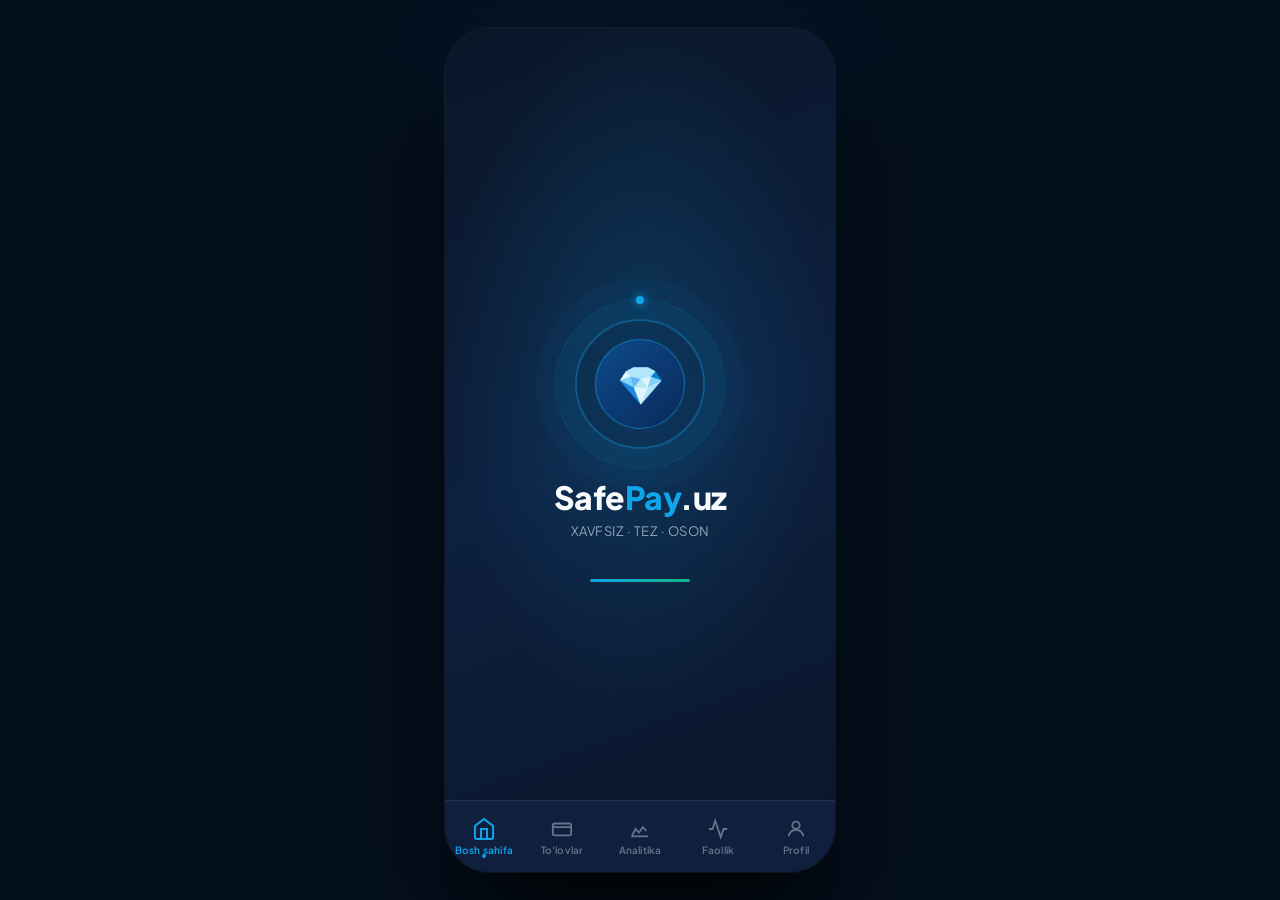
==== commit ce70aac7: "Update index.html" ====
--- a/index.html
+++ b/index.html
@@ -4,7 +4,7 @@
 <meta charset="UTF-8">
 <meta name="viewport" content="width=device-width, initial-scale=1.0, maximum-scale=1.0, user-scalable=no">
 <meta name="theme-color" content="#0A1628">
-<title>SafePay.uz — Xavfsiz. Tez. Oson.</title>
+<title>SafePay.uz — Xavfsiz. Tez. Oson. | Click integratsiyali</title>
 <link href="https://fonts.googleapis.com/css2?family=Plus+Jakarta+Sans:wght@300;400;500;600;700;800&family=JetBrains+Mono:wght@400;500&display=swap" rel="stylesheet">
 <style>
 /* ═══════════════════════════════════════
@@ -592,6 +592,405 @@
   .qa-grid { grid-template-columns:repeat(4,1fr); gap:8px; }
   .qa-circle { width:48px; height:48px; font-size:20px; }
 }
+
+/* ── CLICK-INSPIRED ADDITIONS ── */
+:root {
+  --click-blue: #2563EB;
+  --click-bg:   #1C1C1E;
+  --orange:     #F97316;
+  --purple:     #8B5CF6;
+}
+
+/* Category list rows (Click-style) */
+.cat-row {
+  display:flex; align-items:center; gap:14px;
+  padding:16px 20px; background:var(--navy2);
+  border-bottom:1px solid var(--border);
+  cursor:pointer; transition:background .15s;
+}
+.cat-row:last-child { border-bottom:none; }
+.cat-row:active { background:var(--navy3); }
+.cat-row-icon {
+  width:42px; height:42px; border-radius:12px;
+  display:flex; align-items:center; justify-content:center;
+  font-size:20px; flex-shrink:0;
+}
+.cat-row-title { font-size:15px; font-weight:500; flex:1; }
+.cat-row-arrow { color:var(--gray2); font-size:12px; }
+
+/* Search bar */
+.search-bar {
+  display:flex; align-items:center; gap:10px;
+  background:var(--navy2); border-radius:14px;
+  padding:12px 16px; margin:0 20px 12px;
+}
+.search-bar input {
+  flex:1; background:transparent; color:var(--white);
+  font-size:15px; border:none; outline:none;
+}
+.search-bar input::placeholder { color:var(--gray2); }
+
+/* Mini app icon grid */
+.mini-apps-grid {
+  display:grid; grid-template-columns:repeat(4,1fr);
+  gap:16px; padding:0 20px;
+}
+.mini-app-item {
+  display:flex; flex-direction:column; align-items:center; gap:7px;
+  cursor:pointer;
+}
+.mini-app-icon {
+  width:58px; height:58px; border-radius:16px;
+  display:flex; align-items:center; justify-content:center;
+  font-size:26px; position:relative; flex-shrink:0;
+}
+.mini-app-label {
+  font-size:11px; text-align:center; color:var(--gray);
+  line-height:1.3; font-weight:500;
+}
+.mini-app-badge {
+  position:absolute; top:-4px; right:-4px;
+  background:#EF4444; color:white;
+  font-size:9px; font-weight:700;
+  padding:2px 5px; border-radius:8px;
+  border:2px solid var(--navy);
+}
+.mini-app-new {
+  position:absolute; top:-4px; right:-4px;
+  background:var(--teal); color:white;
+  font-size:8px; font-weight:700;
+  padding:2px 6px; border-radius:8px;
+  border:2px solid var(--navy);
+}
+
+/* Vaqf dropdown */
+.vaqf-dropdown {
+  background:var(--navy2); border:1.5px solid var(--teal);
+  border-radius:14px; overflow:hidden;
+}
+.vaqf-option {
+  padding:14px 20px; font-size:14px; cursor:pointer;
+  border-bottom:1px solid var(--border); transition:background .15s;
+}
+.vaqf-option:last-child { border-bottom:none; }
+.vaqf-option:active { background:var(--navy3); }
+.vaqf-option.selected { color:var(--teal); font-weight:600; }
+
+/* Horizontal quick pills */
+.quick-pills {
+  display:flex; gap:10px; overflow-x:auto; padding:0 20px 12px;
+  scrollbar-width:none;
+}
+.quick-pills::-webkit-scrollbar { display:none; }
+.quick-pill {
+  display:flex; flex-direction:column; align-items:center; gap:5px;
+  flex-shrink:0; cursor:pointer;
+}
+.quick-pill-icon {
+  width:50px; height:50px; border-radius:14px;
+  display:flex; align-items:center; justify-content:center; font-size:22px;
+}
+.quick-pill-lbl { font-size:10px; color:var(--gray); text-align:center; line-height:1.3; max-width:56px; }
+
+/* Promo banner */
+.promo-banner {
+  margin:0 20px 16px; border-radius:18px; overflow:hidden;
+  background:linear-gradient(135deg,#1a1260,#0d2a5e);
+  border:1px solid rgba(255,255,255,.1);
+  padding:18px 20px; display:flex; align-items:center; gap:14px;
+  cursor:pointer; position:relative;
+}
+
+/* Section header with link */
+.sh { display:flex; justify-content:space-between; align-items:center; padding:0 20px; margin-bottom:12px; }
+.sh-t { font-size:16px; font-weight:700; }
+.sh-a { font-size:13px; color:var(--teal); cursor:pointer; font-weight:500; }
+
+/* Vaqf form fields */
+.vaqf-field { margin-bottom:14px; }
+.vaqf-field label { font-size:12px; color:var(--gray); font-weight:500; display:block; margin-bottom:5px; }
+
+/* Floating label for selected */
+.dropdown-sel {
+  display:flex; align-items:center; justify-content:space-between;
+  background:var(--navy2); border:1px solid var(--border);
+  border-radius:14px; padding:14px 16px; cursor:pointer;
+}
+.dropdown-sel.active { border-color:var(--teal); }
+
+/* ══════════════════════════════════
+   LOGIN / AUTH DESIGN SYSTEM
+══════════════════════════════════ */
+
+/* Splash */
+.splash-screen {
+  position:absolute; inset:0;
+  background: linear-gradient(160deg, #0A1628 0%, #0d2040 50%, #0a1628 100%);
+  display:flex; flex-direction:column; align-items:center; justify-content:center;
+  overflow:hidden;
+}
+.splash-screen::before {
+  content:''; position:absolute; inset:0;
+  background: radial-gradient(ellipse 70% 60% at 50% 40%, rgba(14,165,233,.18) 0%, transparent 70%);
+}
+.splash-glow-ring {
+  width:130px; height:130px; border-radius:50%;
+  border:2px solid rgba(14,165,233,.35);
+  display:flex; align-items:center; justify-content:center;
+  position:relative; z-index:2; margin-bottom:28px;
+  box-shadow: 0 0 0 20px rgba(14,165,233,.05), 0 0 0 40px rgba(14,165,233,.03);
+  animation: splashPulse 2.5s ease-in-out infinite;
+}
+.splash-inner-ring {
+  width:90px; height:90px; border-radius:50%;
+  background: linear-gradient(135deg,#0d4a8a,#0a2a5a);
+  border:1.5px solid rgba(14,165,233,.5);
+  display:flex; align-items:center; justify-content:center;
+  font-size:38px;
+}
+.splash-orbit {
+  position:absolute; inset:-22px;
+  border:1.5px dashed rgba(14,165,233,.2);
+  border-radius:50%;
+  animation: spin 12s linear infinite;
+}
+.splash-orbit-dot {
+  width:8px; height:8px; border-radius:50%;
+  background: var(--teal); box-shadow:0 0 10px var(--teal);
+  position:absolute; top:-4px; left:50%; transform:translateX(-50%);
+}
+@keyframes splashPulse {
+  0%,100% { box-shadow: 0 0 0 20px rgba(14,165,233,.05), 0 0 0 40px rgba(14,165,233,.03); }
+  50%      { box-shadow: 0 0 0 28px rgba(14,165,233,.09), 0 0 0 55px rgba(14,165,233,.04); }
+}
+@keyframes spin { to { transform:rotate(360deg); } }
+.splash-title {
+  font-size:32px; font-weight:800; letter-spacing:-.5px;
+  position:relative; z-index:2;
+}
+.splash-title span { color:var(--teal); }
+.splash-subtitle {
+  font-size:13px; color:var(--gray); margin-top:6px;
+  letter-spacing:.5px; position:relative; z-index:2;
+}
+.splash-loader-bar {
+  width:100px; height:3px; background:rgba(255,255,255,.08);
+  border-radius:2px; margin-top:40px; overflow:hidden; position:relative; z-index:2;
+}
+.splash-loader-fill {
+  height:100%; background:linear-gradient(90deg,var(--teal),var(--emerald));
+  border-radius:2px; animation:loadFill 2s ease forwards;
+}
+@keyframes loadFill { from{width:0} to{width:100%} }
+
+/* Auth welcome */
+.auth-screen {
+  position:absolute; inset:0; overflow:hidden;
+  background:var(--navy);
+  display:flex; flex-direction:column;
+}
+.auth-hero {
+  flex-shrink:0;
+  background:linear-gradient(160deg,#0d2040 0%,#0a1628 100%);
+  padding:60px 32px 40px;
+  display:flex; flex-direction:column; align-items:center;
+  position:relative; overflow:hidden;
+}
+.auth-hero::after {
+  content:''; position:absolute; bottom:-1px; left:0; right:0; height:32px;
+  background:var(--navy); border-radius:32px 32px 0 0;
+}
+.auth-hero-bg {
+  position:absolute; inset:0;
+  background:radial-gradient(ellipse 80% 70% at 50% 60%, rgba(14,165,233,.14) 0%, transparent 70%);
+}
+.auth-logo-wrap {
+  width:80px; height:80px; border-radius:24px;
+  background:linear-gradient(135deg,#0d4a8a,#0a2a5a);
+  border:1.5px solid rgba(14,165,233,.4);
+  display:flex; align-items:center; justify-content:center;
+  font-size:36px; margin-bottom:18px;
+  box-shadow:0 8px 32px rgba(14,165,233,.2);
+  position:relative; z-index:1;
+}
+.auth-hero-title {
+  font-size:24px; font-weight:800; text-align:center;
+  position:relative; z-index:1; margin-bottom:6px;
+}
+.auth-hero-sub {
+  font-size:13px; color:var(--gray); text-align:center;
+  position:relative; z-index:1;
+}
+
+.auth-body { flex:1; padding:28px 24px; overflow-y:auto; }
+
+.auth-option {
+  display:flex; align-items:center; gap:14px;
+  background:var(--navy2); border:1px solid var(--border);
+  border-radius:16px; padding:16px 18px; margin-bottom:12px;
+  cursor:pointer; transition:all .18s;
+}
+.auth-option:active { transform:scale(.98); }
+.auth-option.primary {
+  background:linear-gradient(135deg,#0d3a6e,#0a2a5a);
+  border-color:rgba(14,165,233,.4);
+  box-shadow:0 4px 20px rgba(14,165,233,.12);
+}
+.auth-option-icon {
+  width:46px; height:46px; border-radius:14px;
+  display:flex; align-items:center; justify-content:center;
+  font-size:22px; flex-shrink:0;
+}
+.auth-option-text { flex:1; }
+.auth-option-title { font-size:15px; font-weight:700; margin-bottom:2px; }
+.auth-option-sub { font-size:12px; color:var(--gray); }
+.auth-option-arrow { color:var(--gray2); font-size:18px; }
+
+/* Login screen */
+.login-screen-wrap {
+  position:absolute; inset:0; overflow:hidden;
+  background:var(--navy); display:flex; flex-direction:column;
+}
+.login-top {
+  flex-shrink:0; padding:52px 24px 24px;
+  display:flex; align-items:center; gap:14px;
+}
+.login-back {
+  width:40px; height:40px; border-radius:12px;
+  background:var(--navy2); border:1px solid var(--border);
+  display:flex; align-items:center; justify-content:center;
+  cursor:pointer; flex-shrink:0;
+}
+.login-heading { font-size:22px; font-weight:800; }
+
+.phone-input-row {
+  display:flex; align-items:center;
+  background:var(--navy2); border:1.5px solid var(--border);
+  border-radius:14px; overflow:hidden; margin-bottom:14px;
+  transition:border-color .2s;
+}
+.phone-input-row:focus-within { border-color:var(--teal); }
+.phone-flag {
+  padding:0 14px; font-size:20px; border-right:1px solid var(--border);
+  height:54px; display:flex; align-items:center; cursor:pointer;
+  flex-shrink:0; gap:5px;
+}
+.phone-flag span { font-size:13px; color:var(--gray); }
+.phone-input-row input {
+  flex:1; height:54px; padding:0 16px;
+  background:transparent; color:var(--white);
+  font-size:16px; font-weight:500; border:none; outline:none;
+  font-family:var(--mono);
+}
+
+.pass-input-row {
+  position:relative; margin-bottom:14px;
+}
+.pass-input-row input {
+  width:100%; height:54px; padding:0 48px 0 16px;
+  background:var(--navy2); border:1.5px solid var(--border);
+  border-radius:14px; color:var(--white); font-size:15px;
+  transition:border-color .2s; outline:none;
+}
+.pass-input-row input:focus { border-color:var(--teal); }
+.pass-toggle {
+  position:absolute; right:14px; top:50%; transform:translateY(-50%);
+  cursor:pointer; color:var(--gray2); font-size:18px;
+}
+
+/* OTP screen */
+.otp-screen-wrap {
+  position:absolute; inset:0; background:var(--navy);
+  display:flex; flex-direction:column;
+}
+.otp-circles-row {
+  display:flex; gap:10px; justify-content:center;
+  margin:24px 0 28px;
+}
+.otp-circle {
+  width:48px; height:58px; border-radius:14px;
+  background:var(--navy2); border:1.5px solid var(--border);
+  display:flex; align-items:center; justify-content:center;
+  font-size:24px; font-weight:700; font-family:var(--mono);
+  transition:all .2s;
+}
+.otp-circle.filled {
+  border-color:var(--teal);
+  background:rgba(14,165,233,.1);
+  color:var(--white);
+}
+.otp-circle.active {
+  border-color:var(--teal);
+  box-shadow:0 0 0 3px rgba(14,165,233,.15);
+}
+
+/* PIN screen */
+.pin-screen-wrap {
+  position:absolute; inset:0; background:var(--navy);
+  display:flex; flex-direction:column; align-items:center;
+}
+.pin-dots-row {
+  display:flex; gap:14px; justify-content:center; margin:24px 0 32px;
+}
+.pin-circle {
+  width:18px; height:18px; border-radius:50%;
+  border:2px solid rgba(14,165,233,.4);
+  transition:all .15s;
+}
+.pin-circle.filled {
+  background:var(--teal);
+  border-color:var(--teal);
+  box-shadow:0 0 10px rgba(14,165,233,.4);
+}
+.pin-numpad {
+  display:grid; grid-template-columns:repeat(3,1fr);
+  gap:12px; padding:0 24px; width:100%;
+}
+.pin-num-key {
+  height:66px; border-radius:18px;
+  background:var(--navy2); border:1px solid var(--border);
+  display:flex; flex-direction:column; align-items:center; justify-content:center;
+  cursor:pointer; transition:all .15s; gap:1px;
+  -webkit-tap-highlight-color:transparent;
+}
+.pin-num-key:active { background:var(--navy3); transform:scale(.95); }
+.pin-num-key.empty { background:transparent; border-color:transparent; cursor:default; }
+.pin-num-key.del { background:var(--navy2); }
+.pin-num-big { font-size:24px; font-weight:600; line-height:1; }
+.pin-num-sub { font-size:9px; color:var(--gray2); letter-spacing:.8px; font-weight:600; }
+
+/* Register steps */
+.reg-step-bar {
+  display:flex; gap:6px; padding:0 24px; margin-bottom:20px;
+}
+.reg-step-seg {
+  flex:1; height:4px; border-radius:2px;
+  background:var(--navy3); transition:background .3s;
+}
+.reg-step-seg.done { background:var(--teal); }
+.reg-step-seg.active { background:var(--teal); }
+
+/* Biometric button */
+.biometric-btn {
+  display:flex; align-items:center; justify-content:center; gap:10px;
+  background:var(--navy2); border:1px solid var(--border);
+  border-radius:14px; padding:14px; cursor:pointer; transition:all .18s;
+}
+.biometric-btn:active { border-color:var(--teal); }
+
+/* Social divider */
+.social-div {
+  display:flex; align-items:center; gap:12px; margin:16px 0;
+}
+.social-div-line { flex:1; height:1px; background:var(--border); }
+.social-div-txt { font-size:12px; color:var(--gray2); white-space:nowrap; }
+
+/* Forgot password link */
+.forgot-link {
+  text-align:right; margin-top:-6px; margin-bottom:14px;
+  font-size:13px; color:var(--teal); cursor:pointer; font-weight:500;
+}
+
 </style>
 </head>
 <body>
@@ -608,15 +1007,14 @@
      SCREEN 1: SPLASH
 ═══════════════════════════════ -->
 <div class="screen active" id="splash">
-  <div class="splash-logo">
-    <div class="splash-ring">💎</div>
-    <div class="splash-name">SafePay.uz</div>
-    <div class="splash-sub">Xavfsiz · Tez · Oson</div>
-    <div class="splash-loader">
-      <div class="splash-dot"></div>
-      <div class="splash-dot"></div>
-      <div class="splash-dot"></div>
-    </div>
+  <div class="splash-screen">
+    <div class="splash-glow-ring">
+      <div class="splash-orbit"><div class="splash-orbit-dot"></div></div>
+      <div class="splash-inner-ring">💎</div>
+    </div>
+    <div class="splash-title">Safe<span>Pay</span>.uz</div>
+    <div class="splash-subtitle">XAVFSIZ · TEZ · OSON</div>
+    <div class="splash-loader-bar"><div class="splash-loader-fill"></div></div>
   </div>
 </div>
 
@@ -662,40 +1060,65 @@
      SCREEN 3: AUTH
 ═══════════════════════════════ -->
 <div class="screen" id="auth">
-  <div class="status-bar px">
-    <span>09:41</span>
-    <div class="status-icons">▲▲▲ 🔋</div>
-  </div>
-  <div style="flex:1; display:flex; flex-direction:column; justify-content:center; padding-bottom:40px;">
-    <div class="auth-logo-sm a1">
-      <div class="auth-ring">💎</div>
-      <div class="auth-name">SafePay.uz</div>
-      <div class="auth-sub">Xush kelibsiz</div>
-    </div>
-    <div class="auth-cards">
-      <div class="auth-btn-card a2" style="background:linear-gradient(135deg,#0c2d5a,#0a3a5c);border-color:var(--border2);" onclick="showScreen('home')">
-        <div class="auth-btn-icon" style="background:rgba(14,165,233,.15)">👤</div>
-        <div>
-          <div class="auth-btn-title">Demo sifatida kirish</div>
-          <div class="auth-btn-sub">Haqiqiy ma'lumotlar bilan sinab ko'ring</div>
-        </div>
-        <div style="margin-left:auto;color:var(--teal)">→</div>
-      </div>
-      <div class="auth-btn-card a3" onclick="showScreen('login')" style="background:var(--navy2)">
-        <div class="auth-btn-icon" style="background:var(--glass)">🔐</div>
-        <div>
-          <div class="auth-btn-title">Kirish</div>
-          <div class="auth-btn-sub">Mavjud hisob bilan kirish</div>
-        </div>
-        <div style="margin-left:auto;color:var(--gray)">→</div>
-      </div>
-      <div class="auth-btn-card a4" onclick="showScreen('register')" style="background:var(--navy2)">
-        <div class="auth-btn-icon" style="background:rgba(16,185,129,.1)">✨</div>
-        <div>
-          <div class="auth-btn-title">Ro'yxatdan o'tish</div>
-          <div class="auth-btn-sub">Yangi hisob yaratish</div>
-        </div>
-        <div style="margin-left:auto;color:var(--gray)">→</div>
+  <div class="auth-screen">
+    <!-- Hero -->
+    <div class="auth-hero">
+      <div class="auth-hero-bg"></div>
+      <div class="auth-logo-wrap">💎</div>
+      <div class="auth-hero-title">SafePay.uz ga<br>Xush Kelibsiz 👋</div>
+      <div class="auth-hero-sub">O'zbek fintech ekotizimi</div>
+    </div>
+
+    <!-- Options -->
+    <div class="auth-body">
+      <div style="font-size:13px;color:var(--gray);margin-bottom:16px;font-weight:500">Davom etish uchun tanlang</div>
+
+      <div class="auth-option primary" onclick="showScreen('login')">
+        <div class="auth-option-icon" style="background:rgba(14,165,233,.2)">
+          <svg width="22" height="22" viewBox="0 0 24 24" fill="none" stroke="var(--teal)" stroke-width="2"><path d="M20 21v-2a4 4 0 0 0-4-4H8a4 4 0 0 0-4 4v2"/><circle cx="12" cy="7" r="4"/></svg>
+        </div>
+        <div class="auth-option-text">
+          <div class="auth-option-title">Kirish</div>
+          <div class="auth-option-sub">Mavjud hisob bilan kiring</div>
+        </div>
+        <div class="auth-option-arrow">›</div>
+      </div>
+
+      <div class="auth-option" onclick="showScreen('register')">
+        <div class="auth-option-icon" style="background:rgba(16,185,129,.15)">
+          <svg width="22" height="22" viewBox="0 0 24 24" fill="none" stroke="var(--emerald)" stroke-width="2"><path d="M16 21v-2a4 4 0 0 0-4-4H6a4 4 0 0 0-4 4v2"/><circle cx="9" cy="7" r="4"/><line x1="19" y1="8" x2="19" y2="14"/><line x1="22" y1="11" x2="16" y2="11"/></svg>
+        </div>
+        <div class="auth-option-text">
+          <div class="auth-option-title">Ro'yxatdan o'tish</div>
+          <div class="auth-option-sub">Yangi hisob yaratish</div>
+        </div>
+        <div class="auth-option-arrow">›</div>
+      </div>
+
+      <div class="auth-option" onclick="showScreen('home')">
+        <div class="auth-option-icon" style="background:rgba(139,92,246,.15)">
+          <svg width="22" height="22" viewBox="0 0 24 24" fill="none" stroke="#8B5CF6" stroke-width="2"><rect x="3" y="3" width="7" height="7"/><rect x="14" y="3" width="7" height="7"/><rect x="3" y="14" width="7" height="7"/><path d="M14 14h3v3M17 17v3h3"/></svg>
+        </div>
+        <div class="auth-option-text">
+          <div class="auth-option-title">Demo rejimi</div>
+          <div class="auth-option-sub">Barcha funksiyalarni sinab ko'ring</div>
+        </div>
+        <div class="auth-option-arrow">›</div>
+      </div>
+
+      <!-- Divider -->
+      <div class="social-div"><div class="social-div-line"></div><span class="social-div-txt">yoki tezkor kirish</span><div class="social-div-line"></div></div>
+
+      <!-- Biometric -->
+      <div class="biometric-btn" onclick="showScreen('pin-login')">
+        <svg width="22" height="22" viewBox="0 0 24 24" fill="none" stroke="var(--teal)" stroke-width="1.8"><path d="M12 2C6.477 2 2 6.477 2 12s4.477 10 10 10 10-4.477 10-10S17.523 2 12 2z"/><path d="M12 6c-1.5 0-2.8.6-3.8 1.6M8 12c0 2.2 1.8 4 4 4s4-1.8 4-4-1.8-4-4-4"/><circle cx="12" cy="12" r="1.5" fill="var(--teal)"/></svg>
+        <span style="font-size:14px;font-weight:600;color:var(--teal)">Biometrik / PIN bilan kirish</span>
+      </div>
+
+      <div style="text-align:center;margin-top:24px;font-size:11px;color:var(--gray);line-height:1.6">
+        Davom etish orqali siz
+        <span style="color:var(--teal);cursor:pointer">Foydalanish shartlari</span> va
+        <span style="color:var(--teal);cursor:pointer">Maxfiylik siyosati</span> bilan rozisiz
       </div>
     </div>
   </div>
@@ -705,31 +1128,83 @@
      SCREEN 4: LOGIN
 ═══════════════════════════════ -->
 <div class="screen" id="login">
-  <div class="status-bar px"><span>09:41</span><div class="status-icons">▲▲▲</div></div>
-  <div class="top-bar">
-    <div class="back-btn" onclick="showScreen('auth')"><svg viewBox="0 0 24 24" fill="none" stroke="currentColor" stroke-width="2"><path d="M19 12H5M12 19l-7-7 7-7"/></svg></div>
-    <div class="top-bar-title">Kirish</div>
-    <div style="width:36px"></div>
-  </div>
-  <div class="scroll-content no-nav p20">
-    <div class="a1" style="margin-bottom:24px">
-      <div class="h2" style="margin-bottom:6px">Qayta xush kelibsiz 👋</div>
-      <div class="muted body">Telefon raqamingizni kiriting</div>
-    </div>
-    <div class="input-wrap a2">
-      <label class="input-lbl">Telefon raqam</label>
-      <input class="inp" type="tel" placeholder="+998 90 123 45 67" value="+998 90 123 45 67">
-    </div>
-    <div class="input-wrap a3">
-      <label class="input-lbl">Parol</label>
-      <input class="inp" type="password" placeholder="••••••••" value="demo1234">
-    </div>
-    <button class="btn btn-primary btn-full a4" onclick="showScreen('home')" style="margin-top:8px">Kirish</button>
-    <div style="text-align:center;margin-top:16px;font-size:12px;color:var(--gray)" class="a5">
-      Hisob yo'qmi? <span style="color:var(--teal);cursor:pointer" onclick="showScreen('register')">Ro'yxatdan o'ting</span>
-    </div>
-    <div class="divider a5"></div>
-    <button class="btn btn-ghost btn-full a6" onclick="showScreen('home')">🔐 Biometrik kirish</button>
+  <div class="login-screen-wrap">
+    <div class="status-bar px" style="flex-shrink:0"><span>09:41</span><div class="status-icons">▲▲▲ 🔋</div></div>
+    <div class="login-top">
+      <div class="login-back" onclick="showScreen('auth')">
+        <svg width="18" height="18" viewBox="0 0 24 24" fill="none" stroke="currentColor" stroke-width="2.2"><path d="M19 12H5"/><path d="M12 19l-7-7 7-7"/></svg>
+      </div>
+      <div style="flex:1">
+        <div class="login-heading">Kirish</div>
+        <div style="font-size:13px;color:var(--gray);margin-top:2px">SafePay.uz hisobingizga</div>
+      </div>
+    </div>
+
+    <div class="scroll-content no-nav" style="padding:0 24px 24px">
+
+      <!-- Tabs: Phone / Email -->
+      <div style="display:flex;background:var(--navy2);border-radius:12px;padding:4px;margin-bottom:22px">
+        <div id="login-tab-phone" onclick="switchLoginTab('phone')"
+          style="flex:1;text-align:center;padding:9px 0;border-radius:9px;font-size:13px;font-weight:600;cursor:pointer;transition:all .2s;background:var(--teal);color:white">
+          📱 Telefon
+        </div>
+        <div id="login-tab-email" onclick="switchLoginTab('email')"
+          style="flex:1;text-align:center;padding:9px 0;border-radius:9px;font-size:13px;font-weight:600;cursor:pointer;transition:all .2s;color:var(--gray)">
+          ✉️ Email
+        </div>
+      </div>
+
+      <!-- Phone input -->
+      <div id="login-phone-field">
+        <div style="font-size:12px;color:var(--gray);font-weight:500;margin-bottom:6px">Telefon raqam</div>
+        <div class="phone-input-row">
+          <div class="phone-flag">🇺🇿 <span>+998</span></div>
+          <input type="tel" placeholder="90 123 45 67" id="login-phone-input">
+        </div>
+      </div>
+
+      <!-- Email input (hidden by default) -->
+      <div id="login-email-field" style="display:none">
+        <div style="font-size:12px;color:var(--gray);font-weight:500;margin-bottom:6px">Email manzil</div>
+        <input class="inp" type="email" placeholder="example@gmail.com" style="width:100%;margin-bottom:14px">
+      </div>
+
+      <!-- Password -->
+      <div style="font-size:12px;color:var(--gray);font-weight:500;margin-bottom:6px">Parol</div>
+      <div class="pass-input-row">
+        <input type="password" id="login-pass" placeholder="Parolni kiriting" value="demo1234">
+        <div class="pass-toggle" onclick="togglePass('login-pass',this)">👁</div>
+      </div>
+
+      <!-- Forgot -->
+      <div class="forgot-link" onclick="showScreen('forgot-pass')">Parolni unutdingizmi?</div>
+
+      <!-- Login button -->
+      <button class="btn btn-primary btn-full" style="height:52px;font-size:15px;margin-bottom:14px"
+        onclick="doLogin()">
+        Kirish →
+      </button>
+
+      <!-- Divider -->
+      <div class="social-div"><div class="social-div-line"></div><span class="social-div-txt">yoki</span><div class="social-div-line"></div></div>
+
+      <!-- Biometric -->
+      <div class="biometric-btn" style="margin-bottom:14px" onclick="showScreen('pin-login')">
+        <svg width="20" height="20" viewBox="0 0 24 24" fill="none" stroke="var(--teal)" stroke-width="1.8"><path d="M12 2C6.477 2 2 6.477 2 12s4.477 10 10 10 10-4.477 10-10S17.523 2 12 2z"/><path d="M12 6c-1.5 0-2.8.6-3.8 1.6M8 12c0 2.2 1.8 4 4 4s4-1.8 4-4-1.8-4-4-4"/><circle cx="12" cy="12" r="1.5" fill="var(--teal)"/></svg>
+        <span style="font-size:13px;font-weight:600">Biometrik kirish (Face ID / Barmoq)</span>
+      </div>
+
+      <!-- PIN login -->
+      <div class="biometric-btn" onclick="showScreen('pin-login')">
+        <span style="font-size:18px">🔢</span>
+        <span style="font-size:13px;font-weight:600">PIN-kod bilan kirish</span>
+      </div>
+
+      <div style="text-align:center;margin-top:22px;font-size:13px;color:var(--gray)">
+        Hisob yo'qmi?
+        <span style="color:var(--teal);font-weight:600;cursor:pointer" onclick="showScreen('register')">Ro'yxatdan o'ting</span>
+      </div>
+    </div>
   </div>
 </div>
 
@@ -737,70 +1212,165 @@
      SCREEN 5: REGISTER
 ═══════════════════════════════ -->
 <div class="screen" id="register">
-  <div class="status-bar px"><span>09:41</span><div class="status-icons">▲▲▲</div></div>
-  <div class="top-bar">
-    <div class="back-btn" onclick="showScreen('auth')"><svg viewBox="0 0 24 24" fill="none" stroke="currentColor" stroke-width="2"><path d="M19 12H5M12 19l-7-7 7-7"/></svg></div>
-    <div class="top-bar-title">Ro'yxatdan o'tish</div>
-    <div style="width:36px"></div>
-  </div>
-  <div class="scroll-content no-nav p20">
-    <div class="steps a1">
-      <div class="step-dot active" id="reg-s1"></div>
-      <div class="step-dot" id="reg-s2"></div>
-      <div class="step-dot" id="reg-s3"></div>
-      <div class="step-dot" id="reg-s4"></div>
-    </div>
-    <div id="reg-step1">
-      <div class="h3 a1" style="margin-bottom:6px">Shaxsiy ma'lumotlar</div>
-      <div class="muted small a2" style="margin-bottom:20px">To'liq ismingizni kiriting</div>
-      <div class="input-wrap a2"><label class="input-lbl">Ism</label><input class="inp" type="text" placeholder="Ismoilbek" value="Ismoilbek"></div>
-      <div class="input-wrap a3"><label class="input-lbl">Familiya</label><input class="inp" type="text" placeholder="Shorustamov" value="Shorustamov"></div>
-      <div class="input-wrap a4"><label class="input-lbl">Telefon raqam</label><input class="inp" type="tel" placeholder="+998 90 000 00 00" value="+998 90 123 45 67"></div>
-      <button class="btn btn-primary btn-full a5" onclick="regStep(2)" style="margin-top:8px">Davom etish →</button>
-    </div>
-    <div id="reg-step2" style="display:none">
-      <div class="h3 a1" style="margin-bottom:6px">SMS tasdiqlash</div>
-      <div class="muted small a2" style="margin-bottom:20px">+998 90 123 45 67 raqamiga kod yuborildi</div>
-      <div class="otp-row">
-        <input class="otp-box" maxlength="1" value="4">
-        <input class="otp-box" maxlength="1" value="8">
-        <input class="otp-box" maxlength="1" value="2">
-        <input class="otp-box" maxlength="1">
-        <input class="otp-box" maxlength="1">
-        <input class="otp-box" maxlength="1">
-      </div>
-      <button class="btn btn-primary btn-full" onclick="regStep(3)">Tasdiqlash →</button>
-      <div style="text-align:center;margin-top:12px;font-size:12px;color:var(--gray)">Kodni qayta yuborish: <span style="color:var(--teal)">0:42</span></div>
-    </div>
-    <div id="reg-step3" style="display:none">
-      <div class="h3 a1" style="margin-bottom:6px">Parol yaratish</div>
-      <div class="muted small a2" style="margin-bottom:20px">Kuchli parol kiriting</div>
-      <div class="input-wrap a3"><label class="input-lbl">Parol</label><input class="inp" type="password" placeholder="••••••••"></div>
-      <div class="input-wrap a4"><label class="input-lbl">Parolni takrorlang</label><input class="inp" type="password" placeholder="••••••••"></div>
-      <button class="btn btn-primary btn-full a5" onclick="regStep(4)">Davom etish →</button>
-    </div>
-    <div id="reg-step4" style="display:none">
-      <div class="h3 a1" style="margin-bottom:6px">PIN-kod o'rnating</div>
-      <div class="muted small a2" style="margin-bottom:6px">6 raqamli xavfsizlik kodi</div>
-      <div class="pin-dots">
-        <div class="pin-dot" id="pd0"></div><div class="pin-dot" id="pd1"></div>
-        <div class="pin-dot" id="pd2"></div><div class="pin-dot" id="pd3"></div>
-        <div class="pin-dot" id="pd4"></div><div class="pin-dot" id="pd5"></div>
-      </div>
-      <div class="pin-grid">
-        <div class="pin-key" onclick="pinTap('1')">1</div>
-        <div class="pin-key" onclick="pinTap('2')">2</div>
-        <div class="pin-key" onclick="pinTap('3')">3</div>
-        <div class="pin-key" onclick="pinTap('4')">4</div>
-        <div class="pin-key" onclick="pinTap('5')">5</div>
-        <div class="pin-key" onclick="pinTap('6')">6</div>
-        <div class="pin-key" onclick="pinTap('7')">7</div>
-        <div class="pin-key" onclick="pinTap('8')">8</div>
-        <div class="pin-key" onclick="pinTap('9')">9</div>
-        <div class="pin-key" onclick="pinTap('')">🔐</div>
-        <div class="pin-key" onclick="pinTap('0')">0</div>
-        <div class="pin-key del" onclick="pinDel()">⌫</div>
-      </div>
+  <div class="login-screen-wrap">
+    <div class="status-bar px" style="flex-shrink:0"><span>09:41</span><div class="status-icons">▲▲▲ 🔋</div></div>
+    <div class="login-top">
+      <div class="login-back" onclick="showScreen('auth')">
+        <svg width="18" height="18" viewBox="0 0 24 24" fill="none" stroke="currentColor" stroke-width="2.2"><path d="M19 12H5"/><path d="M12 19l-7-7 7-7"/></svg>
+      </div>
+      <div style="flex:1">
+        <div class="login-heading">Ro'yxatdan o'tish</div>
+        <div id="reg-step-label" style="font-size:13px;color:var(--gray);margin-top:2px">1-qadam: Shaxsiy ma'lumotlar</div>
+      </div>
+    </div>
+
+    <!-- Progress bar -->
+    <div class="reg-step-bar" style="flex-shrink:0">
+      <div class="reg-step-seg done" id="rseg1"></div>
+      <div class="reg-step-seg" id="rseg2"></div>
+      <div class="reg-step-seg" id="rseg3"></div>
+      <div class="reg-step-seg" id="rseg4"></div>
+    </div>
+
+    <div class="scroll-content no-nav" style="padding:0 24px 24px">
+
+      <!-- Step 1: Personal info -->
+      <div id="reg-step1">
+        <div style="font-size:20px;margin-bottom:4px">👤</div>
+        <div style="font-size:17px;font-weight:700;margin-bottom:4px">Shaxsiy ma'lumotlar</div>
+        <div style="font-size:13px;color:var(--gray);margin-bottom:22px">To'liq ismingizni kiriting</div>
+
+        <div style="font-size:12px;color:var(--gray);font-weight:500;margin-bottom:6px">Ism</div>
+        <input class="inp" type="text" placeholder="Ismoilbek" value="Ismoilbek" style="width:100%;margin-bottom:14px">
+
+        <div style="font-size:12px;color:var(--gray);font-weight:500;margin-bottom:6px">Familiya</div>
+        <input class="inp" type="text" placeholder="Shorustamov" value="Shorustamov" style="width:100%;margin-bottom:14px">
+
+        <div style="font-size:12px;color:var(--gray);font-weight:500;margin-bottom:6px">Telefon raqam</div>
+        <div class="phone-input-row" style="margin-bottom:22px">
+          <div class="phone-flag">🇺🇿 <span>+998</span></div>
+          <input type="tel" placeholder="90 000 00 00" value="90 123 45 67">
+        </div>
+
+        <button class="btn btn-primary btn-full" style="height:52px;font-size:15px" onclick="regStep(2)">
+          Davom etish →
+        </button>
+      </div>
+
+      <!-- Step 2: SMS verification -->
+      <div id="reg-step2" style="display:none">
+        <div style="font-size:20px;margin-bottom:4px">📱</div>
+        <div style="font-size:17px;font-weight:700;margin-bottom:4px">SMS tasdiqlash</div>
+        <div style="font-size:13px;color:var(--gray);margin-bottom:22px">
+          <b style="color:var(--white)">+998 90 123 45 67</b> raqamiga 6 xonali kod yuborildi
+        </div>
+
+        <div class="otp-circles-row">
+          <input class="otp-box" maxlength="1" value="4" style="display:none">
+          <input class="otp-box" maxlength="1" value="8" style="display:none">
+          <input class="otp-box" maxlength="1" value="2" style="display:none">
+          <input class="otp-box" maxlength="1" style="display:none">
+          <input class="otp-box" maxlength="1" style="display:none">
+          <input class="otp-box" maxlength="1" style="display:none">
+          <div class="otp-circle filled">4</div>
+          <div class="otp-circle filled">8</div>
+          <div class="otp-circle filled">2</div>
+          <div class="otp-circle active"></div>
+          <div class="otp-circle"></div>
+          <div class="otp-circle"></div>
+        </div>
+
+        <!-- Numpad for OTP -->
+        <div class="pin-numpad" style="margin-bottom:20px">
+          <div class="pin-num-key" onclick="otpTap('1')"><span class="pin-num-big">1</span></div>
+          <div class="pin-num-key" onclick="otpTap('2')"><span class="pin-num-big">2</span><span class="pin-num-sub">ABC</span></div>
+          <div class="pin-num-key" onclick="otpTap('3')"><span class="pin-num-big">3</span><span class="pin-num-sub">DEF</span></div>
+          <div class="pin-num-key" onclick="otpTap('4')"><span class="pin-num-big">4</span><span class="pin-num-sub">GHI</span></div>
+          <div class="pin-num-key" onclick="otpTap('5')"><span class="pin-num-big">5</span><span class="pin-num-sub">JKL</span></div>
+          <div class="pin-num-key" onclick="otpTap('6')"><span class="pin-num-big">6</span><span class="pin-num-sub">MNO</span></div>
+          <div class="pin-num-key" onclick="otpTap('7')"><span class="pin-num-big">7</span><span class="pin-num-sub">PQRS</span></div>
+          <div class="pin-num-key" onclick="otpTap('8')"><span class="pin-num-big">8</span><span class="pin-num-sub">TUV</span></div>
+          <div class="pin-num-key" onclick="otpTap('9')"><span class="pin-num-big">9</span><span class="pin-num-sub">WXYZ</span></div>
+          <div class="pin-num-key empty"></div>
+          <div class="pin-num-key" onclick="otpTap('0')"><span class="pin-num-big">0</span></div>
+          <div class="pin-num-key del" onclick="otpTap('del')">
+            <svg width="20" height="20" viewBox="0 0 24 24" fill="none" stroke="currentColor" stroke-width="2"><path d="M21 4H8l-7 8 7 8h13a2 2 0 0 0 2-2V6a2 2 0 0 0-2-2z"/><line x1="18" y1="9" x2="12" y2="15"/><line x1="12" y1="9" x2="18" y2="15"/></svg>
+          </div>
+        </div>
+
+        <div style="text-align:center;font-size:13px;color:var(--gray)">
+          Kod kelmadimi?
+          <span style="color:var(--teal);font-weight:600;cursor:pointer" id="resend-timer">0:42 da qayta yuborish</span>
+        </div>
+      </div>
+
+      <!-- Step 3: Password -->
+      <div id="reg-step3" style="display:none">
+        <div style="font-size:20px;margin-bottom:4px">🔒</div>
+        <div style="font-size:17px;font-weight:700;margin-bottom:4px">Parol yaratish</div>
+        <div style="font-size:13px;color:var(--gray);margin-bottom:22px">Kuchli va xavfsiz parol tanlang</div>
+
+        <div style="font-size:12px;color:var(--gray);font-weight:500;margin-bottom:6px">Parol</div>
+        <div class="pass-input-row" style="margin-bottom:14px">
+          <input type="password" id="reg-pass1" placeholder="Kamida 8 belgi">
+          <div class="pass-toggle" onclick="togglePass('reg-pass1',this)">👁</div>
+        </div>
+
+        <div style="font-size:12px;color:var(--gray);font-weight:500;margin-bottom:6px">Parolni tasdiqlang</div>
+        <div class="pass-input-row" style="margin-bottom:16px">
+          <input type="password" id="reg-pass2" placeholder="Parolni qayta kiriting">
+          <div class="pass-toggle" onclick="togglePass('reg-pass2',this)">👁</div>
+        </div>
+
+        <!-- Password strength -->
+        <div style="margin-bottom:20px">
+          <div style="display:flex;gap:4px;margin-bottom:6px">
+            <div style="flex:1;height:4px;border-radius:2px;background:#EF4444"></div>
+            <div style="flex:1;height:4px;border-radius:2px;background:#F59E0B"></div>
+            <div style="flex:1;height:4px;border-radius:2px;background:#10B981"></div>
+            <div style="flex:1;height:4px;border-radius:2px;background:var(--navy3)"></div>
+          </div>
+          <div style="font-size:11px;color:#10B981">O'rta kuchlilik</div>
+        </div>
+
+        <button class="btn btn-primary btn-full" style="height:52px;font-size:15px" onclick="regStep(4)">
+          Davom etish →
+        </button>
+      </div>
+
+      <!-- Step 4: PIN setup -->
+      <div id="reg-step4" style="display:none">
+        <div style="font-size:20px;margin-bottom:4px;text-align:center">🔢</div>
+        <div style="font-size:17px;font-weight:700;margin-bottom:4px;text-align:center">PIN-kod o'rnatish</div>
+        <div style="font-size:13px;color:var(--gray);margin-bottom:22px;text-align:center">6 raqamli xavfsizlik kodi</div>
+
+        <div class="pin-dots-row">
+          <div class="pin-circle" id="pd0"></div>
+          <div class="pin-circle" id="pd1"></div>
+          <div class="pin-circle" id="pd2"></div>
+          <div class="pin-circle" id="pd3"></div>
+          <div class="pin-circle" id="pd4"></div>
+          <div class="pin-circle" id="pd5"></div>
+        </div>
+
+        <div class="pin-numpad">
+          <div class="pin-num-key" onclick="pinTap('1')"><span class="pin-num-big">1</span></div>
+          <div class="pin-num-key" onclick="pinTap('2')"><span class="pin-num-big">2</span><span class="pin-num-sub">ABC</span></div>
+          <div class="pin-num-key" onclick="pinTap('3')"><span class="pin-num-big">3</span><span class="pin-num-sub">DEF</span></div>
+          <div class="pin-num-key" onclick="pinTap('4')"><span class="pin-num-big">4</span><span class="pin-num-sub">GHI</span></div>
+          <div class="pin-num-key" onclick="pinTap('5')"><span class="pin-num-big">5</span><span class="pin-num-sub">JKL</span></div>
+          <div class="pin-num-key" onclick="pinTap('6')"><span class="pin-num-big">6</span><span class="pin-num-sub">MNO</span></div>
+          <div class="pin-num-key" onclick="pinTap('7')"><span class="pin-num-big">7</span><span class="pin-num-sub">PQRS</span></div>
+          <div class="pin-num-key" onclick="pinTap('8')"><span class="pin-num-big">8</span><span class="pin-num-sub">TUV</span></div>
+          <div class="pin-num-key" onclick="pinTap('9')"><span class="pin-num-big">9</span><span class="pin-num-sub">WXYZ</span></div>
+          <div class="pin-num-key empty"></div>
+          <div class="pin-num-key" onclick="pinTap('0')"><span class="pin-num-big">0</span></div>
+          <div class="pin-num-key del" onclick="pinDel()">
+            <svg width="20" height="20" viewBox="0 0 24 24" fill="none" stroke="currentColor" stroke-width="2"><path d="M21 4H8l-7 8 7 8h13a2 2 0 0 0 2-2V6a2 2 0 0 0-2-2z"/><line x1="18" y1="9" x2="12" y2="15"/><line x1="12" y1="9" x2="18" y2="15"/></svg>
+          </div>
+        </div>
+      </div>
+
     </div>
   </div>
 </div>
@@ -885,6 +1455,14 @@
           <div class="qa-circle qa-purple">💍</div>
           <div class="qa-label">Qurilma</div>
         </div>
+        <div class="qa-item" onclick="showScreen('vaqf')">
+          <div class="qa-circle qa-gold">🕌</div>
+          <div class="qa-label">VAQF</div>
+        </div>
+        <div class="qa-item" onclick="showScreen('mini-apps-screen')">
+          <div class="qa-circle qa-teal">📱</div>
+          <div class="qa-label">Mini Apps</div>
+        </div>
       </div>
     </div>
 
@@ -936,6 +1514,32 @@
         <div style="font-size:11px;color:var(--emerald);margin-bottom:16px">↑ 8.4% o'tgan haftaga nisbatan</div>
         <div class="chart-bar" id="mini-chart"></div>
         <div class="chart-lbl"><span>Du</span><span>Se</span><span>Ch</span><span>Pa</span><span>Ju</span><span>Sh</span><span>Ya</span></div>
+      </div>
+    </div>
+
+    <!-- Mini Apps on Home -->
+    <div class="px" style="margin-bottom:20px">
+      <div class="sh" style="padding:0;margin-bottom:12px">
+        <div class="sh-t">Mini Apps</div>
+        <div class="sh-a" onclick="showScreen('mini-apps-screen')">Barchasi</div>
+      </div>
+      <div class="mini-apps-grid" style="padding:0">
+        <div class="mini-app-item" onclick="showScreen('wearables')">
+          <div class="mini-app-icon" style="background:linear-gradient(135deg,#0d2a5e,#0a1f4a)">💍</div>
+          <div class="mini-app-label">SafePay Ring</div>
+        </div>
+        <div class="mini-app-item" onclick="showScreen('vaqf')">
+          <div class="mini-app-icon" style="background:linear-gradient(135deg,#1a140a,#281a05)">🕌</div>
+          <div class="mini-app-label">VAQF</div>
+        </div>
+        <div class="mini-app-item" onclick="showScreen('cards')">
+          <div class="mini-app-icon" style="background:linear-gradient(135deg,#0a2218,#0a1a28)">💳</div>
+          <div class="mini-app-label">Kartalarim</div>
+        </div>
+        <div class="mini-app-item" onclick="showScreen('rewards')">
+          <div class="mini-app-icon" style="background:linear-gradient(135deg,#1a180a,#281a0a)">🎁</div>
+          <div class="mini-app-label">Cashback</div>
+        </div>
       </div>
     </div>
 
@@ -1990,7 +2594,7 @@
     <span>Bosh sahifa</span>
     <div class="nav-dot"></div>
   </div>
-  <div class="nav-tab" id="tab-payments" onclick="showNavTab('payments')">
+  <div class="nav-tab" id="tab-payments" onclick="showNavTab('tolov-hub')">
     <svg viewBox="0 0 24 24" fill="none" stroke="currentColor" stroke-width="2"><rect x="2" y="6" width="20" height="13" rx="2"/><path d="M2 10h20"/></svg>
     <span>To'lovlar</span>
     <div class="nav-dot"></div>
@@ -2244,6 +2848,450 @@
         <div class="list-icon" style="background:rgba(16,185,129,.1)">📡</div>
         <div class="list-text"><div class="list-title">Comnet Internet</div><div class="list-sub">Hisob: 7482916 · 120,000 UZS</div></div>
         <button class="btn btn-primary btn-xs">To'lash</button>
+      </div>
+    </div>
+  </div>
+</div>
+
+<!-- ════════════════════════
+     SCREEN: TO'LOV HUB (Click-style)
+════════════════════════ -->
+<div class="screen" id="tolov-hub">
+  <div class="status-bar px"><span id="tolov-clock">09:41</span><div class="status-icons">▲▲▲ 🔋</div></div>
+  <div style="padding:14px 20px 10px;font-size:20px;font-weight:700;flex-shrink:0">To'lov</div>
+
+  <!-- Search + QR -->
+  <div style="display:flex;align-items:center;gap:10px;padding:0 20px 12px;flex-shrink:0">
+    <div style="flex:1;display:flex;align-items:center;gap:10px;background:var(--navy2);border-radius:14px;padding:12px 16px">
+      <svg width="17" height="17" viewBox="0 0 24 24" fill="none" stroke="#64748B" stroke-width="2"><circle cx="11" cy="11" r="8"/><path d="m21 21-4.35-4.35"/></svg>
+      <input id="tolov-search" class="inp" style="background:transparent;padding:0;font-size:15px;flex:1" placeholder="Qidiruv" oninput="filterTolovCats(this.value)">
+    </div>
+    <div style="width:46px;height:46px;background:var(--navy2);border-radius:14px;display:flex;align-items:center;justify-content:center;cursor:pointer;flex-shrink:0" onclick="showScreen('qr-pay')">
+      <svg width="22" height="22" viewBox="0 0 24 24" fill="none" stroke="var(--teal)" stroke-width="2"><rect x="3" y="3" width="7" height="7"/><rect x="14" y="3" width="7" height="7"/><rect x="3" y="14" width="7" height="7"/><rect x="14" y="14" width="3" height="3"/><rect x="19" y="14" width="2" height="2"/><rect x="17" y="19" width="4" height="2"/><rect x="14" y="17" width="2" height="4"/></svg>
+    </div>
+  </div>
+
+  <div class="scroll-content" style="padding-bottom:80px">
+    <!-- Quick Pills -->
+    <div class="quick-pills" style="margin-bottom:8px">
+      <div class="quick-pill" onclick="showScreen('bills-auto')">
+        <div class="quick-pill-icon" style="background:rgba(249,115,22,.15)"><span style="font-size:22px">📅</span></div>
+        <div class="quick-pill-lbl">Avtoto'lovlar</div>
+      </div>
+      <div class="quick-pill" onclick="showScreen('tolov-tanlangan')">
+        <div class="quick-pill-icon" style="background:rgba(139,92,246,.15)"><span style="font-size:22px">⭐</span></div>
+        <div class="quick-pill-lbl">Tanlangan to'lovlar</div>
+      </div>
+      <div class="quick-pill" onclick="showScreen('hisob-tolov')">
+        <div class="quick-pill-icon" style="background:rgba(14,165,233,.15)"><span style="font-size:22px">📄</span></div>
+        <div class="quick-pill-lbl">To'lovga hisoblar</div>
+      </div>
+      <div class="quick-pill" onclick="showToast('📍','Joydagi to'lovlar')">
+        <div class="quick-pill-icon" style="background:rgba(16,185,129,.15)"><span style="font-size:22px">📍</span></div>
+        <div class="quick-pill-lbl">Joyda to'lov</div>
+      </div>
+    </div>
+
+    <!-- Category List -->
+    <div id="tolov-cat-list" style="background:var(--navy2);border-radius:18px;overflow:hidden;margin:0 20px 16px;border:1px solid var(--border)">
+      <div class="cat-row" onclick="showBillFlow('utility')">
+        <div class="cat-row-icon" style="background:rgba(249,115,22,.15)">🏠</div>
+        <div class="cat-row-title">Kommunal to'lovlar</div>
+        <div class="cat-row-arrow">›</div>
+      </div>
+      <div class="cat-row" onclick="showBillFlow('mobile')">
+        <div class="cat-row-icon" style="background:rgba(14,165,233,.15)">📶</div>
+        <div class="cat-row-title">Mobil operatorlar</div>
+        <div class="cat-row-arrow">›</div>
+      </div>
+      <div class="cat-row" onclick="showBillFlow('government')">
+        <div class="cat-row-icon" style="background:rgba(100,116,139,.15)">🏛️</div>
+        <div class="cat-row-title">Davlat xizmatlari va DYHXX (GAI)</div>
+        <div class="cat-row-arrow">›</div>
+      </div>
+      <div class="cat-row" onclick="showBillFlow('internet')">
+        <div class="cat-row-icon" style="background:rgba(14,165,233,.15)">📡</div>
+        <div class="cat-row-title">Internet provayderlar</div>
+        <div class="cat-row-arrow">›</div>
+      </div>
+      <div class="cat-row" onclick="showToast('💳','Mikrokredit va muddatli to'lov')">
+        <div class="cat-row-icon" style="background:rgba(249,115,22,.15)">💹</div>
+        <div class="cat-row-title">Mikrokredit va muddatli to'lov</div>
+        <div class="cat-row-arrow">›</div>
+      </div>
+      <div class="cat-row" onclick="showToast('🏦','Bank kreditlarini so'ndirish')">
+        <div class="cat-row-icon" style="background:rgba(139,92,246,.15)">🏦</div>
+        <div class="cat-row-title">Bank kreditlarini so'ndirish</div>
+        <div class="cat-row-arrow">›</div>
+      </div>
+      <div class="cat-row" onclick="showToast('💰','Soliqlar')">
+        <div class="cat-row-icon" style="background:rgba(249,115,22,.15)">💰</div>
+        <div class="cat-row-title">Soliqlar</div>
+        <div class="cat-row-arrow">›</div>
+      </div>
+      <div class="cat-row" onclick="showToast('📺','Televidenie')">
+        <div class="cat-row-icon" style="background:rgba(14,165,233,.15)">📺</div>
+        <div class="cat-row-title">Televidenie</div>
+        <div class="cat-row-arrow">›</div>
+      </div>
+      <div class="cat-row" onclick="showToast('🌐','Internet xizmatlar')">
+        <div class="cat-row-icon" style="background:rgba(16,185,129,.15)">🌐</div>
+        <div class="cat-row-title">Internet xizmatlar</div>
+        <div class="cat-row-arrow">›</div>
+      </div>
+      <div class="cat-row" onclick="showScreen('vaqf')">
+        <div class="cat-row-icon" style="background:rgba(251,191,36,.15)">🕌</div>
+        <div class="cat-row-title">Xayriya (VAQF)</div>
+        <div class="cat-row-arrow">›</div>
+      </div>
+      <div class="cat-row" onclick="showBillFlow('education')">
+        <div class="cat-row-icon" style="background:rgba(139,92,246,.15)">📚</div>
+        <div class="cat-row-title">Ta'lim</div>
+        <div class="cat-row-arrow">›</div>
+      </div>
+      <div class="cat-row" onclick="showToast('🏥','Sog'liq xizmatlari')">
+        <div class="cat-row-icon" style="background:rgba(239,68,68,.15)">🏥</div>
+        <div class="cat-row-title">Sog'liq</div>
+        <div class="cat-row-arrow">›</div>
+      </div>
+      <div class="cat-row" onclick="showToast('☁️','Xosting va domenlar')">
+        <div class="cat-row-icon" style="background:rgba(14,165,233,.15)">☁️</div>
+        <div class="cat-row-title">Xosting va domenlar</div>
+        <div class="cat-row-arrow">›</div>
+      </div>
+      <div class="cat-row" onclick="showToast('📞','Telefoniya xizmatlari')">
+        <div class="cat-row-icon" style="background:rgba(100,116,139,.15)">📞</div>
+        <div class="cat-row-title">Telefoniya</div>
+        <div class="cat-row-arrow">›</div>
+      </div>
+      <div class="cat-row" onclick="showToast('🎮','Ko'ngil ochar')">
+        <div class="cat-row-icon" style="background:rgba(139,92,246,.15)">🎮</div>
+        <div class="cat-row-title">Ko'ngil ochar va dam olish</div>
+        <div class="cat-row-arrow">›</div>
+      </div>
+      <div class="cat-row" onclick="showToast('🛡️','Sug'urta to'lovi')">
+        <div class="cat-row-icon" style="background:rgba(16,185,129,.15)">🛡️</div>
+        <div class="cat-row-title">Sug'urta</div>
+        <div class="cat-row-arrow">›</div>
+      </div>
+      <div class="cat-row" onclick="showToast('📦','Hisob raqamiga to'lov')">
+        <div class="cat-row-icon" style="background:rgba(249,115,22,.15)">📋</div>
+        <div class="cat-row-title">Hisob raqamiga to'lov</div>
+        <div class="cat-row-arrow">›</div>
+      </div>
+      <div class="cat-row" onclick="showToast('🛒','Bozorlar')">
+        <div class="cat-row-icon" style="background:rgba(16,185,129,.15)">🛒</div>
+        <div class="cat-row-title">Bozorlar</div>
+        <div class="cat-row-arrow">›</div>
+      </div>
+      <div class="cat-row" onclick="showToast('⚖️','Yuridik xizmatlar')">
+        <div class="cat-row-icon" style="background:rgba(100,116,139,.15)">⚖️</div>
+        <div class="cat-row-title">Yuridik xizmatlar</div>
+        <div class="cat-row-arrow">›</div>
+      </div>
+      <div class="cat-row" onclick="showToast('📈','Moliyaviy xizmatlar')">
+        <div class="cat-row-icon" style="background:rgba(16,185,129,.15)">📈</div>
+        <div class="cat-row-title">Moliyaviy xizmatlar</div>
+        <div class="cat-row-arrow">›</div>
+      </div>
+      <div class="cat-row" onclick="showToast('📶','Internet to'plamlar')">
+        <div class="cat-row-icon" style="background:rgba(14,165,233,.15)">📶</div>
+        <div class="cat-row-title">Internet to'plamlar</div>
+        <div class="cat-row-arrow">›</div>
+      </div>
+      <div class="cat-row" onclick="showToast('⚽','Sport')">
+        <div class="cat-row-icon" style="background:rgba(249,115,22,.15)">⚽</div>
+        <div class="cat-row-title">Sport</div>
+        <div class="cat-row-arrow">›</div>
+      </div>
+      <div class="cat-row" onclick="showToast('✈️','Sayohatlar')">
+        <div class="cat-row-icon" style="background:rgba(139,92,246,.15)">✈️</div>
+        <div class="cat-row-title">Sayohatlar</div>
+        <div class="cat-row-arrow">›</div>
+      </div>
+      <div class="cat-row" onclick="showToast('🛍️','Onlayn do'konlar')">
+        <div class="cat-row-icon" style="background:rgba(239,68,68,.15)">🛍️</div>
+        <div class="cat-row-title">Onlayn do'konlar</div>
+        <div class="cat-row-arrow">›</div>
+      </div>
+      <div class="cat-row" onclick="showToast('✈️','Aviaparvozlar')">
+        <div class="cat-row-icon" style="background:rgba(14,165,233,.15)">🛫</div>
+        <div class="cat-row-title">Aviaparvozlar</div>
+        <div class="cat-row-arrow">›</div>
+      </div>
+    </div>
+  </div>
+</div>
+
+<!-- ════════════════════════
+     SCREEN: VAQF
+════════════════════════ -->
+<div class="screen" id="vaqf">
+  <div class="status-bar px"><span>09:41</span><div class="status-icons">▲▲▲ 🔋</div></div>
+  <div style="display:flex;align-items:center;justify-content:space-between;padding:14px 20px 12px;flex-shrink:0">
+    <div style="display:flex;align-items:center;gap:12px">
+      <div class="icon-btn" onclick="showScreen('tolov-hub')">
+        <svg viewBox="0 0 24 24" fill="none" stroke="currentColor" stroke-width="2" width="18" height="18"><path d="M19 12H5M12 19l-7-7 7-7"/></svg>
+      </div>
+      <span style="font-size:18px;font-weight:700">VAQF</span>
+    </div>
+    <div class="icon-btn"><svg viewBox="0 0 24 24" fill="none" stroke="var(--teal)" stroke-width="2" width="18" height="18"><circle cx="12" cy="12" r="10"/><path d="M12 8v4l3 3"/></svg></div>
+  </div>
+
+  <div class="scroll-content no-nav">
+    <div style="padding:0 20px">
+      <!-- Type Dropdown -->
+      <div class="vaqf-field">
+        <label>Turi</label>
+        <div id="vaqf-dropdown-trigger" class="dropdown-sel active" onclick="toggleVaqfDropdown()">
+          <span id="vaqf-selected-label" style="color:var(--gray2)">Turini tanlang</span>
+          <svg width="16" height="16" viewBox="0 0 24 24" fill="none" stroke="currentColor" stroke-width="2"><path d="M6 9l6 6 6-6"/></svg>
+        </div>
+        <div id="vaqf-options" class="vaqf-dropdown" style="margin-top:6px;display:none;max-height:320px;overflow-y:auto">
+          <div class="vaqf-option" onclick="selectVaqf('VAQF tijorati')">VAQF tijorati</div>
+          <div class="vaqf-option" onclick="selectVaqf('VAQF mulklari')">VAQF mulklari</div>
+          <div class="vaqf-option" onclick="selectVaqf('Zakot, Fitr, Ushr, Fidya')">Zakot, Fitr, Ushr, Fidya</div>
+          <div class="vaqf-option" onclick="selectVaqf('Imomlar Noiblar Mudarrislarni Qo'llash')">Imomlar Noiblar Mudarrislarni Qo'llash</div>
+          <div class="vaqf-option" onclick="selectVaqf('Qur'on ta'limiga xayriya')">Qur'on ta'limiga xayriya</div>
+          <div class="vaqf-option" onclick="selectVaqf('Yetim, miskin va boqivchisini yo'qotgan oilalarga oziq-ovqat, moddiy yordam')">Yetim, miskin va boqivchisini yo'qotgan oilalarga oziq-ovqat, moddiy yordam</div>
+          <div class="vaqf-option" onclick="selectVaqf('Uysiz etim va miskinlarga uy olib berish, ta'mirlash')">Uysiz etim va miskinlarga uy olib berish, ta'mirlash</div>
+          <div class="vaqf-option" onclick="selectVaqf('Bemorlarga moddiy yordam va davolash (Miskin va etimlar)')">Bemorlarga moddiy yordam va davolash (Miskin va etimlar)</div>
+          <div class="vaqf-option" onclick="selectVaqf('Kambag'al va etimlarni kasb-hunarga o'rgatish va asbob-uskunalar olib berish')">Kambag'al va etimlarni kasb-hunarga o'rgatish va asbob-uskunalar olib berish</div>
+          <div class="vaqf-option" onclick="selectVaqf('"Qo'lingizni bering yaxshilar" etim va miskinlarga uylar qurib berish')">"Qo'lingizni bering yaxshilar" etim va miskinlarga uylar qurib berish</div>
+          <div class="vaqf-option" onclick="selectVaqf('"60-Kabutar" Yetim bolajonlarga Bayram tadbiri')">"60-Kabutar" Yetim bolajonlarga Bayram tadbiri</div>
+          <div class="vaqf-option" onclick="selectVaqf('"O'zbekning-Saxovati" Maktab va Kasalhonalar qurish')">"O'zbekning-Saxovati" Maktab va Kasalhonalar qurish</div>
+          <div class="vaqf-option" onclick="selectVaqf('Quduq qazib chiqarish va yo'llarni ta'mirlash')">Quduq qazib chiqarish va yo'llarni ta'mirlash</div>
+        </div>
+      </div>
+
+      <!-- FISh -->
+      <div class="vaqf-field">
+        <label>FISh</label>
+        <input class="inp" type="text" placeholder="FIShni kiriting" style="width:100%">
+      </div>
+
+      <!-- Amount -->
+      <div class="vaqf-field">
+        <label>To'lov summasi</label>
+        <input class="inp" type="number" placeholder="To'lov summani kiriting" style="width:100%">
+      </div>
+    </div>
+  </div>
+
+  <div style="padding:16px 20px;padding-bottom:calc(16px + var(--safe-bot, 0px));flex-shrink:0">
+    <button class="btn btn-primary btn-full" onclick="showToast('🕌','VAQF to'lovi amalga oshirildi! JazakAllahu khayran')">Davom eting</button>
+  </div>
+</div>
+
+<!-- ════════════════════════
+     SCREEN: MINI APPS
+════════════════════════ -->
+<div class="screen" id="mini-apps-screen">
+  <div class="status-bar px"><span>09:41</span><div class="status-icons">▲▲▲ 🔋</div></div>
+  <div style="display:flex;align-items:center;justify-content:space-between;padding:14px 20px 12px;flex-shrink:0">
+    <div style="display:flex;align-items:center;gap:12px">
+      <div class="icon-btn" onclick="showScreen('home')">
+        <svg viewBox="0 0 24 24" fill="none" stroke="currentColor" stroke-width="2" width="18" height="18"><path d="M19 12H5M12 19l-7-7 7-7"/></svg>
+      </div>
+      <span style="font-size:18px;font-weight:700">Mini Apps</span>
+    </div>
+    <div style="display:flex;align-items:center;gap:6px;background:var(--navy2);border-radius:20px;padding:6px 12px;cursor:pointer">
+      <span style="font-size:13px;font-weight:600">Barcha hududlar</span>
+      <svg width="14" height="14" viewBox="0 0 24 24" fill="none" stroke="currentColor" stroke-width="2"><path d="M6 9l6 6 6-6"/></svg>
+    </div>
+  </div>
+
+  <div class="scroll-content no-nav" style="padding-bottom:24px">
+    <!-- Search -->
+    <div class="search-bar" style="margin-bottom:14px">
+      <svg width="17" height="17" viewBox="0 0 24 24" fill="none" stroke="#64748B" stroke-width="2"><circle cx="11" cy="11" r="8"/><path d="m21 21-4.35-4.35"/></svg>
+      <input class="inp" style="background:transparent;padding:0;font-size:14px" placeholder="Qidiruv">
+    </div>
+
+    <!-- Asosiydagi mini apps link -->
+    <div style="margin:0 20px 20px;background:var(--navy2);border-radius:16px;padding:16px;display:flex;align-items:center;gap:14px;cursor:pointer;border:1px solid var(--border)" onclick="showToast('⚙️','Vidjetni sozlash...')">
+      <div style="width:40px;height:40px;border-radius:12px;background:rgba(14,165,233,.15);display:flex;align-items:center;justify-content:center;font-size:20px">⚙️</div>
+      <div style="flex:1">
+        <div style="font-size:15px;font-weight:600">Asosiydagi Mini Apps</div>
+        <div style="font-size:12px;color:var(--gray);margin-top:2px">Vidjetni sozlash</div>
+      </div>
+      <svg width="16" height="16" viewBox="0 0 24 24" fill="none" stroke="var(--gray2)" stroke-width="2"><path d="M9 18l6-6-6-6"/></svg>
+    </div>
+
+    <!-- Mening SafePayim -->
+    <div style="padding:0 20px;margin-bottom:20px">
+      <div style="font-size:16px;font-weight:700;margin-bottom:14px">Mening SafePayim</div>
+      <div class="mini-apps-grid">
+        <div class="mini-app-item" onclick="showScreen('wearables')">
+          <div class="mini-app-icon" style="background:linear-gradient(135deg,#0d2a5e,#0a1f4a)">💍</div>
+          <div class="mini-app-label">SafePay Ring</div>
+        </div>
+        <div class="mini-app-item" onclick="showScreen('cards')">
+          <div class="mini-app-icon" style="background:linear-gradient(135deg,#0a2218,#0a1a28)">💳</div>
+          <div class="mini-app-label">Kartalarim</div>
+        </div>
+        <div class="mini-app-item" onclick="showScreen('security')">
+          <div class="mini-app-icon" style="background:linear-gradient(135deg,#1a0a2e,#0f0a28)">🛡️</div>
+          <div class="mini-app-label">Xavfsizlik</div>
+        </div>
+        <div class="mini-app-item" onclick="showScreen('rewards')">
+          <div class="mini-app-icon" style="background:linear-gradient(135deg,#1a180a,#281a0a)">🎁</div>
+          <div class="mini-app-label">Cashback</div>
+        </div>
+      </div>
+    </div>
+
+    <!-- To'lovlar -->
+    <div style="padding:0 20px;margin-bottom:20px">
+      <div style="font-size:16px;font-weight:700;margin-bottom:14px">To'lovlar</div>
+      <div class="mini-apps-grid">
+        <div class="mini-app-item" onclick="showBillFlow('utility')">
+          <div class="mini-app-icon" style="background:linear-gradient(135deg,#1a0e0a,#2a1a0a)">🏠</div>
+          <div class="mini-app-label">Kommunal</div>
+        </div>
+        <div class="mini-app-item" onclick="showBillFlow('mobile')">
+          <div class="mini-app-icon" style="background:linear-gradient(135deg,#0a1a2e,#0a2a1a)">📱</div>
+          <div class="mini-app-label">Mobil</div>
+        </div>
+        <div class="mini-app-item" onclick="showScreen('vaqf')">
+          <div class="mini-app-icon" style="background:linear-gradient(135deg,#1a180a,#2a1a0a)">🕌</div>
+          <div class="mini-app-label">VAQF / Xayriya</div>
+        </div>
+        <div class="mini-app-item" onclick="showBillFlow('education')">
+          <div class="mini-app-icon" style="background:linear-gradient(135deg,#1a0a1e,#0a1228)">📚</div>
+          <div class="mini-app-label">Ta'lim</div>
+        </div>
+      </div>
+    </div>
+
+    <!-- Dolzarb filter -->
+    <div style="display:flex;gap:8px;overflow-x:auto;padding:0 20px 16px;scrollbar-width:none">
+      <div style="padding:8px 16px;border-radius:20px;background:var(--teal);color:white;font-size:13px;font-weight:600;flex-shrink:0;cursor:pointer">🔥 Dolzarb</div>
+      <div style="padding:8px 16px;border-radius:20px;background:var(--navy2);color:var(--gray);font-size:13px;font-weight:500;flex-shrink:0;cursor:pointer;border:1px solid var(--border)">🚗 Transport</div>
+      <div style="padding:8px 16px;border-radius:20px;background:var(--navy2);color:var(--gray);font-size:13px;font-weight:500;flex-shrink:0;cursor:pointer;border:1px solid var(--border)">🍔 Ovqat</div>
+      <div style="padding:8px 16px;border-radius:20px;background:var(--navy2);color:var(--gray);font-size:13px;font-weight:500;flex-shrink:0;cursor:pointer;border:1px solid var(--border)">🛍️ Xaridlar</div>
+      <div style="padding:8px 16px;border-radius:20px;background:var(--navy2);color:var(--gray);font-size:13px;font-weight:500;flex-shrink:0;cursor:pointer;border:1px solid var(--border)">🎭 Ko'ngil ochar</div>
+    </div>
+
+    <!-- App list -->
+    <div style="padding:0 20px;display:flex;flex-direction:column;gap:10px">
+      <div style="background:var(--navy2);border-radius:16px;padding:14px 16px;display:flex;align-items:center;gap:14px;cursor:pointer;border:1px solid var(--border)" onclick="showToast('🆕','SafePay Travel — Tez orada!')">
+        <div style="width:46px;height:46px;border-radius:14px;background:linear-gradient(135deg,#0d2040,#0a1030);display:flex;align-items:center;justify-content:center;font-size:22px;flex-shrink:0">✈️</div>
+        <div style="flex:1">
+          <div style="display:flex;align-items:center;gap:8px">
+            <span style="font-size:15px;font-weight:600">SafePay Travel</span>
+            <span style="background:var(--teal);color:white;font-size:10px;font-weight:700;padding:2px 8px;border-radius:8px">New</span>
+          </div>
+          <div style="font-size:12px;color:var(--gray);margin-top:2px">Aviachiptalar va mehmonxonalar</div>
+        </div>
+      </div>
+      <div style="background:var(--navy2);border-radius:16px;padding:14px 16px;display:flex;align-items:center;gap:14px;cursor:pointer;border:1px solid var(--border)" onclick="showScreen('vaqf')">
+        <div style="width:46px;height:46px;border-radius:14px;background:linear-gradient(135deg,#1a140a,#2a1a05);display:flex;align-items:center;justify-content:center;font-size:22px;flex-shrink:0">🕌</div>
+        <div style="flex:1">
+          <div style="display:flex;align-items:center;gap:8px">
+            <span style="font-size:15px;font-weight:600">VAQF</span>
+            <span style="background:#F59E0B;color:white;font-size:10px;font-weight:700;padding:2px 8px;border-radius:8px">New</span>
+          </div>
+          <div style="font-size:12px;color:var(--gray);margin-top:2px">Xayriya va zakot to'lovlari</div>
+        </div>
+      </div>
+      <div style="background:var(--navy2);border-radius:16px;padding:14px 16px;display:flex;align-items:center;gap:14px;cursor:pointer;border:1px solid var(--border)" onclick="showToast('⚽','SafePay Sport — Chempion bo'ling!')">
+        <div style="width:46px;height:46px;border-radius:14px;background:linear-gradient(135deg,#0a1e0a,#0a280a);display:flex;align-items:center;justify-content:center;font-size:22px;flex-shrink:0">⚽</div>
+        <div style="flex:1">
+          <span style="font-size:15px;font-weight:600">SafePay Sport</span>
+          <div style="font-size:12px;color:var(--gray);margin-top:2px">Sport tadbirlari va chipta</div>
+        </div>
+      </div>
+    </div>
+  </div>
+</div>
+
+<!-- ════════════════════════
+     SCREEN: PIN LOGIN
+════════════════════════ -->
+<div class="screen" id="pin-login">
+  <div class="pin-screen-wrap" style="background:var(--navy)">
+    <div class="status-bar px" style="width:100%;flex-shrink:0"><span>09:41</span><div class="status-icons">▲▲▲ 🔋</div></div>
+
+    <div style="flex-shrink:0;padding:28px 24px 0;text-align:center;width:100%">
+      <div style="width:72px;height:72px;border-radius:22px;background:linear-gradient(135deg,#0d4a8a,#0a2a5a);border:1.5px solid rgba(14,165,233,.4);display:flex;align-items:center;justify-content:center;margin:0 auto 16px;font-size:32px">💎</div>
+      <div style="font-size:18px;font-weight:700;margin-bottom:4px">Ismoilbek Shorustamov</div>
+      <div style="font-size:13px;color:var(--gray)">PIN-kod kiriting</div>
+    </div>
+
+    <div class="pin-dots-row" id="pin-login-dots">
+      <div class="pin-circle" id="pld0"></div>
+      <div class="pin-circle" id="pld1"></div>
+      <div class="pin-circle" id="pld2"></div>
+      <div class="pin-circle" id="pld3"></div>
+      <div class="pin-circle" id="pld4"></div>
+      <div class="pin-circle" id="pld5"></div>
+    </div>
+
+    <div class="pin-numpad" style="flex-shrink:0;padding:0 24px;width:100%">
+      <div class="pin-num-key" onclick="pinLoginTap('1')"><span class="pin-num-big">1</span></div>
+      <div class="pin-num-key" onclick="pinLoginTap('2')"><span class="pin-num-big">2</span><span class="pin-num-sub">ABC</span></div>
+      <div class="pin-num-key" onclick="pinLoginTap('3')"><span class="pin-num-big">3</span><span class="pin-num-sub">DEF</span></div>
+      <div class="pin-num-key" onclick="pinLoginTap('4')"><span class="pin-num-big">4</span><span class="pin-num-sub">GHI</span></div>
+      <div class="pin-num-key" onclick="pinLoginTap('5')"><span class="pin-num-big">5</span><span class="pin-num-sub">JKL</span></div>
+      <div class="pin-num-key" onclick="pinLoginTap('6')"><span class="pin-num-big">6</span><span class="pin-num-sub">MNO</span></div>
+      <div class="pin-num-key" onclick="pinLoginTap('7')"><span class="pin-num-big">7</span><span class="pin-num-sub">PQRS</span></div>
+      <div class="pin-num-key" onclick="pinLoginTap('8')"><span class="pin-num-big">8</span><span class="pin-num-sub">TUV</span></div>
+      <div class="pin-num-key" onclick="pinLoginTap('9')"><span class="pin-num-big">9</span><span class="pin-num-sub">WXYZ</span></div>
+      <div class="pin-num-key" onclick="showScreen('auth')" style="flex-direction:row;gap:6px">
+        <svg width="18" height="18" viewBox="0 0 24 24" fill="none" stroke="var(--teal)" stroke-width="2"><path d="M19 12H5"/><path d="M12 19l-7-7 7-7"/></svg>
+        <span style="font-size:11px;color:var(--teal)">Orqaga</span>
+      </div>
+      <div class="pin-num-key" onclick="pinLoginTap('0')"><span class="pin-num-big">0</span></div>
+      <div class="pin-num-key del" onclick="pinLoginDel()">
+        <svg width="20" height="20" viewBox="0 0 24 24" fill="none" stroke="currentColor" stroke-width="2"><path d="M21 4H8l-7 8 7 8h13a2 2 0 0 0 2-2V6a2 2 0 0 0-2-2z"/><line x1="18" y1="9" x2="12" y2="15"/><line x1="12" y1="9" x2="18" y2="15"/></svg>
+      </div>
+    </div>
+
+    <div style="padding:20px 24px 0;text-align:center;flex-shrink:0;width:100%">
+      <div onclick="showScreen('login')" style="font-size:13px;color:var(--gray);cursor:pointer">
+        Boshqa hisob bilan kirish →
+      </div>
+    </div>
+  </div>
+</div>
+
+<!-- ════════════════════════
+     SCREEN: FORGOT PASSWORD
+════════════════════════ -->
+<div class="screen" id="forgot-pass">
+  <div class="login-screen-wrap">
+    <div class="status-bar px" style="flex-shrink:0"><span>09:41</span><div class="status-icons">▲▲▲ 🔋</div></div>
+    <div class="login-top">
+      <div class="login-back" onclick="showScreen('login')">
+        <svg width="18" height="18" viewBox="0 0 24 24" fill="none" stroke="currentColor" stroke-width="2.2"><path d="M19 12H5"/><path d="M12 19l-7-7 7-7"/></svg>
+      </div>
+      <div style="flex:1">
+        <div class="login-heading">Parolni tiklash</div>
+        <div style="font-size:13px;color:var(--gray);margin-top:2px">Telefon raqamingizni kiriting</div>
+      </div>
+    </div>
+
+    <div style="padding:0 24px 24px">
+      <div style="text-align:center;margin-bottom:28px">
+        <div style="width:80px;height:80px;border-radius:24px;background:rgba(14,165,233,.1);border:1px solid rgba(14,165,233,.3);display:flex;align-items:center;justify-content:center;margin:0 auto 14px;font-size:36px">🔑</div>
+        <div style="font-size:15px;color:var(--gray);line-height:1.6">Telefon raqamingizga tasdiqlash<br>kodi yuboramiz</div>
+      </div>
+
+      <div style="font-size:12px;color:var(--gray);font-weight:500;margin-bottom:6px">Telefon raqam</div>
+      <div class="phone-input-row" style="margin-bottom:22px">
+        <div class="phone-flag">🇺🇿 <span>+998</span></div>
+        <input type="tel" placeholder="90 123 45 67">
+      </div>
+
+      <button class="btn btn-primary btn-full" style="height:52px;font-size:15px;margin-bottom:14px"
+        onclick="showToast('📱','SMS kod yuborildi: +998 90 123 45 67');showScreen('register')">
+        SMS kod yuborish →
+      </button>
+
+      <div style="text-align:center;font-size:13px;color:var(--gray)">
+        Parolni esladingizmi?
+        <span style="color:var(--teal);font-weight:600;cursor:pointer" onclick="showScreen('login')">Kirish</span>
       </div>
     </div>
   </div>
@@ -2270,8 +3318,8 @@
 };
 
 /* ── Nav Tab Screens ── */
-const NAV_SCREENS = ['home','payments','analytics','activity','profile'];
-const NAV_TABS = { home:'home', payments:'payments', analytics:'analytics', activity:'activity', profile:'profile' };
+const NAV_SCREENS = ['home','payments','tolov-hub','analytics','activity','profile'];
+const NAV_TABS = { home:'home', payments:'tolov-hub', 'tolov-hub':'tolov-hub', analytics:'analytics', activity:'activity', profile:'profile' };
 
 /* ── Show Screen ── */
 function showScreen(id) {
@@ -2538,6 +3586,143 @@
     setTimeout(step, 2500);
   }
 });
+
+/* ── VAQF Dropdown ── */
+function toggleVaqfDropdown() {
+  const opts = document.getElementById('vaqf-options');
+  const trigger = document.getElementById('vaqf-dropdown-trigger');
+  const isOpen = opts.style.display !== 'none';
+  opts.style.display = isOpen ? 'none' : 'block';
+}
+
+function selectVaqf(value) {
+  document.getElementById('vaqf-selected-label').textContent = value;
+  document.getElementById('vaqf-selected-label').style.color = 'var(--white)';
+  document.getElementById('vaqf-options').style.display = 'none';
+  document.getElementById('vaqf-dropdown-trigger').classList.add('active');
+  showToast('🕌', 'Tanlandi: ' + value.substring(0, 35) + (value.length > 35 ? '...' : ''));
+}
+
+/* ── Tolov Category Filter ── */
+function filterTolovCats(q) {
+  const rows = document.querySelectorAll('#tolov-cat-list .cat-row');
+  rows.forEach(r => {
+    const txt = r.querySelector('.cat-row-title').textContent.toLowerCase();
+    r.style.display = txt.includes(q.toLowerCase()) ? 'flex' : 'none';
+  });
+}
+
+/* ── Update clocks on new screens ── */
+const _origUpdateClock = updateClock;
+function updateClock() {
+  _origUpdateClock();
+  const n = new Date();
+  const t = n.getHours().toString().padStart(2,'0') + ':' + n.getMinutes().toString().padStart(2,'0');
+  const tolovClock = document.getElementById('tolov-clock');
+  if (tolovClock) tolovClock.textContent = t;
+}
+
+
+/* ── Login Tab Switch ── */
+function switchLoginTab(tab) {
+  const phoneF = document.getElementById('login-phone-field');
+  const emailF = document.getElementById('login-email-field');
+  const tabPhone = document.getElementById('login-tab-phone');
+  const tabEmail = document.getElementById('login-tab-email');
+  if (tab === 'phone') {
+    phoneF.style.display = 'block'; emailF.style.display = 'none';
+    tabPhone.style.cssText += 'background:var(--teal);color:white';
+    tabEmail.style.cssText += 'background:transparent;color:var(--gray)';
+  } else {
+    phoneF.style.display = 'none'; emailF.style.display = 'block';
+    tabEmail.style.cssText += 'background:var(--teal);color:white';
+    tabPhone.style.cssText += 'background:transparent;color:var(--gray)';
+  }
+}
+
+/* ── Toggle Password Visibility ── */
+function togglePass(id, btn) {
+  const inp = document.getElementById(id);
+  if (!inp) return;
+  if (inp.type === 'password') { inp.type = 'text'; btn.textContent = '🙈'; }
+  else { inp.type = 'password'; btn.textContent = '👁'; }
+}
+
+/* ── Login Action ── */
+function doLogin() {
+  showToast('✅', 'Muvaffaqiyatli kirdingiz!');
+  setTimeout(() => showScreen('home'), 600);
+}
+
+/* ── PIN Login ── */
+const pinLoginState = { pin: [] };
+function pinLoginTap(v) {
+  if (pinLoginState.pin.length >= 6) return;
+  pinLoginState.pin.push(v);
+  updatePinLoginDots();
+  if (pinLoginState.pin.length === 6) {
+    setTimeout(() => {
+      showToast('✅', 'PIN tasdiqlandi!');
+      showScreen('home');
+      pinLoginState.pin = [];
+      updatePinLoginDots();
+    }, 400);
+  }
+}
+function pinLoginDel() {
+  pinLoginState.pin.pop();
+  updatePinLoginDots();
+}
+function updatePinLoginDots() {
+  for (let i = 0; i < 6; i++) {
+    const d = document.getElementById('pld' + i);
+    if (d) d.classList.toggle('filled', i < pinLoginState.pin.length);
+  }
+}
+
+/* ── OTP Tap (for register step 2) ── */
+const otpState = { vals: [] };
+function otpTap(v) {
+  if (v === 'del') { otpState.vals.pop(); }
+  else if (otpState.vals.length < 6) { otpState.vals.push(v); }
+  // Update visual circles
+  const circles = document.querySelectorAll('#reg-step2 .otp-circle');
+  circles.forEach((c, i) => {
+    c.classList.remove('filled','active');
+    if (i < otpState.vals.length) { c.classList.add('filled'); c.textContent = otpState.vals[i]; }
+    else { c.textContent = ''; if (i === otpState.vals.length) c.classList.add('active'); }
+  });
+  if (otpState.vals.length === 6) {
+    setTimeout(() => { showToast('✅','Tasdiqlandi!'); regStep(3); otpState.vals = []; }, 400);
+  }
+}
+
+/* ── Update reg step labels ── */
+const REG_LABELS = ['1-qadam: Shaxsiy ma'lumotlar','2-qadam: SMS tasdiqlash','3-qadam: Parol yaratish','4-qadam: PIN-kod o'rnatish'];
+const _origRegStep = regStep;
+function regStep(n) {
+  _origRegStep(n);
+  const lbl = document.getElementById('reg-step-label');
+  if (lbl) lbl.textContent = REG_LABELS[n-1] || '';
+  // Update progress bar segments
+  for (let i = 1; i <= 4; i++) {
+    const seg = document.getElementById('rseg' + i);
+    if (seg) {
+      seg.classList.toggle('done', i < n);
+      seg.classList.toggle('active', i === n);
+    }
+  }
+}
+
+/* ── Update original pin dots to use new circles ── */
+const _origUpdatePinDots = updatePinDots;
+function updatePinDots(prefix, arr) {
+  for (let i = 0; i < 6; i++) {
+    const d = document.getElementById(prefix + i);
+    if (d) d.classList.toggle('filled', i < arr.length);
+  }
+}
+
 </script>
 </body>
 </html>
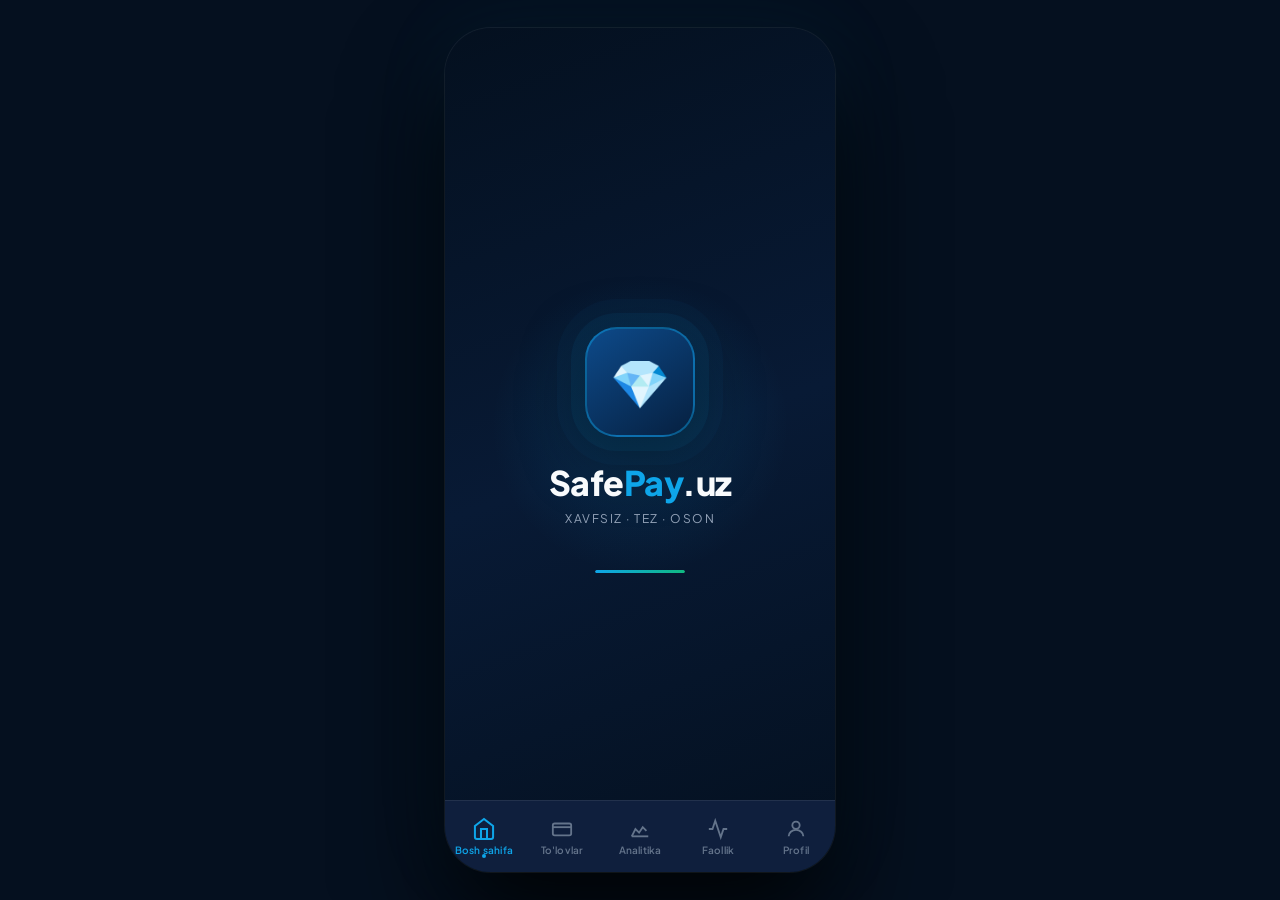
==== commit a881263e: "Update index.html" ====
--- a/index.html
+++ b/index.html
@@ -991,6 +991,308 @@
   font-size:13px; color:var(--teal); cursor:pointer; font-weight:500;
 }
 
+
+/* ══════════════════════════════════════════
+   AUTH / LOGIN — SAFEPAY UI (Reference-matched)
+══════════════════════════════════════════ */
+
+/* ─ Shared auth wrapper ─ */
+.auth-wrap {
+  position:absolute; inset:0;
+  background:var(--navy);
+  display:flex; flex-direction:column;
+  overflow:hidden;
+}
+.auth-status {
+  flex-shrink:0; padding:0 24px;
+  height:44px; display:flex; align-items:center;
+  justify-content:space-between;
+}
+.auth-status-time { font-size:14px; font-weight:600; }
+.auth-status-right { font-size:12px; color:var(--gray); }
+
+/* Top row: back + skip */
+.auth-toprow {
+  flex-shrink:0;
+  display:flex; align-items:center; justify-content:space-between;
+  padding:8px 24px 0;
+}
+.auth-back {
+  width:38px; height:38px; border-radius:12px;
+  background:var(--navy2); border:1px solid var(--border);
+  display:flex; align-items:center; justify-content:center;
+  cursor:pointer; transition:all .18s;
+}
+.auth-back:active { transform:scale(.93); }
+.auth-skip {
+  font-size:13px; color:var(--gray); cursor:pointer;
+  font-weight:500; padding:8px 0;
+  transition:color .2s;
+}
+.auth-skip:hover { color:var(--white); }
+
+/* Main scrollable content */
+.auth-body {
+  flex:1; overflow-y:auto; -webkit-overflow-scrolling:touch;
+  scrollbar-width:none; padding:24px 24px 0;
+}
+.auth-body::-webkit-scrollbar { display:none; }
+
+/* Title block */
+.auth-title {
+  font-size:28px; font-weight:800; color:var(--white);
+  letter-spacing:-.3px; margin-bottom:6px;
+}
+.auth-subtitle {
+  font-size:13px; color:var(--gray); margin-bottom:28px;
+  line-height:1.5;
+}
+
+/* ─ Phone input (flag + number) ─ */
+.auth-phone-row {
+  display:flex; align-items:center; gap:0;
+  background:var(--navy2); border:1.5px solid var(--border);
+  border-radius:14px; overflow:hidden; margin-bottom:16px;
+  transition:border-color .2s;
+}
+.auth-phone-row:focus-within { border-color:var(--teal); }
+.auth-phone-flag {
+  display:flex; align-items:center; gap:6px;
+  padding:0 14px; height:54px; flex-shrink:0;
+  border-right:1px solid var(--border); cursor:pointer;
+  font-size:13px; color:var(--gray); font-weight:500;
+}
+.auth-phone-flag .flag { font-size:20px; }
+.auth-phone-input {
+  flex:1; height:54px; background:transparent;
+  border:none; outline:none; padding:0 16px;
+  font-size:16px; color:var(--white);
+  font-family:var(--mono); letter-spacing:.5px;
+}
+.auth-phone-input::placeholder { color:var(--gray2); font-family:var(--font); letter-spacing:0; }
+.auth-copy-icon {
+  padding:0 14px; color:var(--gray2); cursor:pointer;
+}
+
+/* ─ Generic input field ─ */
+.auth-field {
+  position:relative; margin-bottom:14px;
+}
+.auth-field input {
+  width:100%; height:54px; background:var(--navy2);
+  border:1.5px solid var(--border); border-radius:14px;
+  padding:0 44px 0 16px; font-size:15px; color:var(--white);
+  font-family:var(--font); outline:none; transition:border-color .2s;
+}
+.auth-field input:focus { border-color:var(--teal); }
+.auth-field input::placeholder { color:var(--gray2); }
+.auth-field-icon {
+  position:absolute; right:14px; top:50%;
+  transform:translateY(-50%); color:var(--gray2);
+  cursor:pointer; display:flex; align-items:center;
+}
+
+/* ─ Step dots ─ */
+.auth-dots {
+  display:flex; gap:6px; margin-bottom:28px;
+}
+.auth-dot {
+  width:8px; height:8px; border-radius:50%;
+  background:var(--navy3); transition:all .25s;
+}
+.auth-dot.active {
+  width:22px; border-radius:4px;
+  background:var(--teal);
+}
+.auth-dot.done { background:var(--emerald); }
+
+/* ─ Primary action button ─ */
+.auth-btn {
+  width:100%; height:54px; border-radius:14px;
+  background:var(--teal); color:white;
+  font-size:15px; font-weight:700; font-family:var(--font);
+  border:none; cursor:pointer; transition:all .2s;
+  display:flex; align-items:center; justify-content:center;
+  letter-spacing:.2px;
+}
+.auth-btn:active { transform:scale(.98); opacity:.9; }
+.auth-btn.secondary {
+  background:var(--navy2); color:var(--white);
+  border:1.5px solid var(--border);
+}
+.auth-btn.ghost {
+  background:transparent; color:var(--teal);
+  border:1.5px solid rgba(14,165,233,.35);
+}
+
+/* ─ "Already have account" link row ─ */
+.auth-link-row {
+  text-align:center; margin-top:18px; padding-bottom:28px;
+  font-size:13px; color:var(--gray);
+}
+.auth-link-row a, .auth-link-row span {
+  color:var(--teal); font-weight:700; cursor:pointer;
+  margin-left:4px;
+}
+
+/* ─ Numpad (shared for PIN & phone) ─ */
+.auth-numpad {
+  display:grid; grid-template-columns:repeat(3,1fr);
+  gap:10px; padding:0 8px; margin-top:8px;
+}
+.auth-key {
+  height:64px; border-radius:16px;
+  background:var(--navy2); border:1px solid var(--border);
+  display:flex; flex-direction:column;
+  align-items:center; justify-content:center;
+  cursor:pointer; transition:all .14s;
+  -webkit-tap-highlight-color:transparent; gap:1px;
+}
+.auth-key:active { background:var(--navy3); transform:scale(.94); }
+.auth-key.empty { background:transparent; border-color:transparent; cursor:default; }
+.auth-key.del { background:var(--navy2); }
+.auth-key-num { font-size:22px; font-weight:600; line-height:1; color:var(--white); }
+.auth-key-sub { font-size:9px; color:var(--gray2); letter-spacing:.8px; font-weight:600; }
+
+/* ─ OTP input row (4 or 6 boxes) ─ */
+.otp-row-new {
+  display:flex; gap:10px; justify-content:center; margin:20px 0 24px;
+}
+.otp-box-new {
+  width:56px; height:64px; border-radius:16px;
+  background:var(--navy2); border:2px solid var(--border);
+  display:flex; align-items:center; justify-content:center;
+  font-size:26px; font-weight:700; font-family:var(--mono);
+  color:var(--white); transition:all .2s;
+}
+.otp-box-new.filled { border-color:var(--teal); background:rgba(14,165,233,.1); }
+.otp-box-new.active { border-color:var(--teal); box-shadow:0 0 0 3px rgba(14,165,233,.18); }
+
+/* ─ PIN dots ─ */
+.pin-dots-new {
+  display:flex; gap:16px; justify-content:center; margin:20px 0 28px;
+}
+.pin-dot-new {
+  width:16px; height:16px; border-radius:50%;
+  border:2px solid rgba(14,165,233,.35); transition:all .15s;
+}
+.pin-dot-new.filled {
+  background:var(--teal); border-color:var(--teal);
+  box-shadow:0 0 10px rgba(14,165,233,.4);
+}
+
+/* ─ Divider ─ */
+.auth-divider {
+  display:flex; align-items:center; gap:12px; margin:18px 0;
+}
+.auth-divider-line { flex:1; height:1px; background:var(--border); }
+.auth-divider-txt { font-size:12px; color:var(--gray2); }
+
+/* ─ Avatar upload ─ */
+.avatar-upload-wrap {
+  display:flex; flex-direction:column; align-items:center;
+  justify-content:center; padding:32px 0 24px;
+}
+.avatar-upload-circle {
+  width:90px; height:90px; border-radius:50%;
+  background:var(--navy2); border:2px dashed rgba(14,165,233,.4);
+  display:flex; align-items:center; justify-content:center;
+  cursor:pointer; overflow:hidden; position:relative;
+  margin-bottom:12px; transition:border-color .2s;
+}
+.avatar-upload-circle:hover { border-color:var(--teal); }
+.avatar-upload-lbl { font-size:14px; font-weight:600; color:var(--white); margin-bottom:4px; }
+.avatar-upload-sub { font-size:12px; color:var(--gray); }
+
+/* ─ Gender select ─ */
+.gender-row {
+  display:flex; gap:14px; justify-content:center;
+  margin:20px 0 28px;
+}
+.gender-opt {
+  flex:1; border-radius:16px; padding:20px 16px;
+  background:var(--navy2); border:2px solid var(--border);
+  display:flex; flex-direction:column; align-items:center; gap:10px;
+  cursor:pointer; transition:all .2s;
+}
+.gender-opt.selected { border-color:var(--teal); background:rgba(14,165,233,.08); }
+.gender-opt-icon { font-size:36px; }
+.gender-opt-lbl { font-size:13px; font-weight:600; color:var(--gray); }
+.gender-opt.selected .gender-opt-lbl { color:var(--teal); }
+
+/* ─ Password strength bar ─ */
+.pw-strength { margin-bottom:18px; }
+.pw-strength-bar { display:flex; gap:4px; margin-bottom:5px; }
+.pw-seg { flex:1; height:4px; border-radius:2px; background:var(--navy3); transition:background .3s; }
+.pw-seg.weak { background:#EF4444; }
+.pw-seg.med  { background:#F59E0B; }
+.pw-seg.str  { background:var(--emerald); }
+.pw-strength-lbl { font-size:11px; color:var(--gray); }
+
+/* ─ Splash ─ */
+.new-splash {
+  position:absolute; inset:0;
+  background:linear-gradient(160deg, #04101f 0%, #081a35 50%, #04101f 100%);
+  display:flex; flex-direction:column; align-items:center; justify-content:center;
+  overflow:hidden;
+}
+.splash-halo {
+  position:absolute; width:300px; height:300px;
+  border-radius:50%; top:50%; left:50%; transform:translate(-50%,-58%);
+  background:radial-gradient(circle, rgba(14,165,233,.15) 0%, transparent 70%);
+  animation:halo 3s ease-in-out infinite;
+}
+@keyframes halo { 0%,100%{opacity:.5;transform:translate(-50%,-58%) scale(1)} 50%{opacity:1;transform:translate(-50%,-58%) scale(1.08)} }
+.splash-logo-new {
+  width:110px; height:110px; border-radius:32px;
+  background:linear-gradient(145deg,#0d4a8a,#062040);
+  border:2px solid rgba(14,165,233,.45);
+  display:flex; align-items:center; justify-content:center;
+  font-size:48px; position:relative; z-index:2;
+  margin-bottom:24px;
+  box-shadow:0 0 0 14px rgba(14,165,233,.06), 0 0 0 28px rgba(14,165,233,.03), 0 20px 60px rgba(0,0,0,.5);
+  animation:logoFloat 3s ease-in-out infinite;
+}
+@keyframes logoFloat { 0%,100%{transform:translateY(0)} 50%{transform:translateY(-8px)} }
+.splash-wordmark { font-size:34px; font-weight:800; letter-spacing:-.5px; position:relative; z-index:2; }
+.splash-wordmark b { color:var(--teal); font-weight:inherit; }
+.splash-tagline { font-size:12px; color:var(--gray); letter-spacing:1.5px; margin-top:7px; position:relative; z-index:2; }
+.splash-bar { width:90px; height:3px; background:rgba(255,255,255,.08); border-radius:2px; margin-top:44px; overflow:hidden; position:relative; z-index:2; }
+.splash-bar-fill { height:100%; border-radius:2px; background:linear-gradient(90deg,var(--teal),var(--emerald)); animation:splashLoad 2.2s ease forwards; }
+@keyframes splashLoad { from{width:0} to{width:100%} }
+
+/* ─ Auth landing ─ */
+.auth-landing {
+  position:absolute; inset:0; background:var(--navy);
+  display:flex; flex-direction:column; overflow:hidden;
+}
+.landing-hero {
+  flex-shrink:0; min-height:42vh;
+  background:linear-gradient(160deg,#081830 0%,#0a1628 100%);
+  display:flex; flex-direction:column; align-items:center;
+  justify-content:flex-end; padding:0 24px 36px; position:relative; overflow:hidden;
+}
+.landing-hero::after {
+  content:''; position:absolute; bottom:-1px; left:0; right:0;
+  height:36px; background:var(--navy); border-radius:36px 36px 0 0;
+}
+.landing-hero-glow {
+  position:absolute; inset:0;
+  background:radial-gradient(ellipse 80% 70% at 50% 60%, rgba(14,165,233,.13), transparent 70%);
+}
+.landing-logo {
+  width:78px; height:78px; border-radius:22px;
+  background:linear-gradient(145deg,#0d4a8a,#062040);
+  border:1.5px solid rgba(14,165,233,.45);
+  display:flex; align-items:center; justify-content:center; font-size:34px;
+  box-shadow:0 8px 30px rgba(14,165,233,.18); position:relative; z-index:1;
+  margin-bottom:16px;
+}
+.landing-title { font-size:26px; font-weight:800; text-align:center; position:relative; z-index:1; margin-bottom:6px; }
+.landing-sub { font-size:13px; color:var(--gray); text-align:center; position:relative; z-index:1; }
+.landing-body { flex:1; padding:28px 24px 24px; overflow-y:auto; scrollbar-width:none; }
+.landing-body::-webkit-scrollbar { display:none; }
+
 </style>
 </head>
 <body>
@@ -1006,21 +1308,7 @@
 <!-- ═══════════════════════════════
      SCREEN 1: SPLASH
 ═══════════════════════════════ -->
-<div class="screen active" id="splash">
-  <div class="splash-screen">
-    <div class="splash-glow-ring">
-      <div class="splash-orbit"><div class="splash-orbit-dot"></div></div>
-      <div class="splash-inner-ring">💎</div>
-    </div>
-    <div class="splash-title">Safe<span>Pay</span>.uz</div>
-    <div class="splash-subtitle">XAVFSIZ · TEZ · OSON</div>
-    <div class="splash-loader-bar"><div class="splash-loader-fill"></div></div>
-  </div>
-</div>
-
-<!-- ═══════════════════════════════
-     SCREEN 2: ONBOARDING
-═══════════════════════════════ -->
+
 <div class="screen" id="onboarding">
   <div class="status-bar px">
     <span id="onb-clock">09:41</span>
@@ -1056,324 +1344,382 @@
   </div>
 </div>
 
+
 <!-- ═══════════════════════════════
-     SCREEN 3: AUTH
+     SCREEN: SPLASH (new)
+═══════════════════════════════ -->
+<div class="screen active" id="splash">
+  <div class="new-splash">
+    <div class="splash-halo"></div>
+    <div class="splash-logo-new">💎</div>
+    <div class="splash-wordmark">Safe<b>Pay</b>.uz</div>
+    <div class="splash-tagline">XAVFSIZ · TEZ · OSON</div>
+    <div class="splash-bar"><div class="splash-bar-fill"></div></div>
+  </div>
+</div>
+
+<!-- ═══════════════════════════════
+     SCREEN: AUTH LANDING
 ═══════════════════════════════ -->
 <div class="screen" id="auth">
-  <div class="auth-screen">
+  <div class="auth-landing">
     <!-- Hero -->
-    <div class="auth-hero">
-      <div class="auth-hero-bg"></div>
-      <div class="auth-logo-wrap">💎</div>
-      <div class="auth-hero-title">SafePay.uz ga<br>Xush Kelibsiz 👋</div>
-      <div class="auth-hero-sub">O'zbek fintech ekotizimi</div>
-    </div>
-
-    <!-- Options -->
-    <div class="auth-body">
-      <div style="font-size:13px;color:var(--gray);margin-bottom:16px;font-weight:500">Davom etish uchun tanlang</div>
-
-      <div class="auth-option primary" onclick="showScreen('login')">
-        <div class="auth-option-icon" style="background:rgba(14,165,233,.2)">
-          <svg width="22" height="22" viewBox="0 0 24 24" fill="none" stroke="var(--teal)" stroke-width="2"><path d="M20 21v-2a4 4 0 0 0-4-4H8a4 4 0 0 0-4 4v2"/><circle cx="12" cy="7" r="4"/></svg>
-        </div>
-        <div class="auth-option-text">
-          <div class="auth-option-title">Kirish</div>
-          <div class="auth-option-sub">Mavjud hisob bilan kiring</div>
-        </div>
-        <div class="auth-option-arrow">›</div>
-      </div>
-
-      <div class="auth-option" onclick="showScreen('register')">
-        <div class="auth-option-icon" style="background:rgba(16,185,129,.15)">
-          <svg width="22" height="22" viewBox="0 0 24 24" fill="none" stroke="var(--emerald)" stroke-width="2"><path d="M16 21v-2a4 4 0 0 0-4-4H6a4 4 0 0 0-4 4v2"/><circle cx="9" cy="7" r="4"/><line x1="19" y1="8" x2="19" y2="14"/><line x1="22" y1="11" x2="16" y2="11"/></svg>
-        </div>
-        <div class="auth-option-text">
-          <div class="auth-option-title">Ro'yxatdan o'tish</div>
-          <div class="auth-option-sub">Yangi hisob yaratish</div>
-        </div>
-        <div class="auth-option-arrow">›</div>
-      </div>
-
-      <div class="auth-option" onclick="showScreen('home')">
-        <div class="auth-option-icon" style="background:rgba(139,92,246,.15)">
-          <svg width="22" height="22" viewBox="0 0 24 24" fill="none" stroke="#8B5CF6" stroke-width="2"><rect x="3" y="3" width="7" height="7"/><rect x="14" y="3" width="7" height="7"/><rect x="3" y="14" width="7" height="7"/><path d="M14 14h3v3M17 17v3h3"/></svg>
-        </div>
-        <div class="auth-option-text">
-          <div class="auth-option-title">Demo rejimi</div>
-          <div class="auth-option-sub">Barcha funksiyalarni sinab ko'ring</div>
-        </div>
-        <div class="auth-option-arrow">›</div>
-      </div>
-
-      <!-- Divider -->
-      <div class="social-div"><div class="social-div-line"></div><span class="social-div-txt">yoki tezkor kirish</span><div class="social-div-line"></div></div>
-
-      <!-- Biometric -->
-      <div class="biometric-btn" onclick="showScreen('pin-login')">
-        <svg width="22" height="22" viewBox="0 0 24 24" fill="none" stroke="var(--teal)" stroke-width="1.8"><path d="M12 2C6.477 2 2 6.477 2 12s4.477 10 10 10 10-4.477 10-10S17.523 2 12 2z"/><path d="M12 6c-1.5 0-2.8.6-3.8 1.6M8 12c0 2.2 1.8 4 4 4s4-1.8 4-4-1.8-4-4-4"/><circle cx="12" cy="12" r="1.5" fill="var(--teal)"/></svg>
-        <span style="font-size:14px;font-weight:600;color:var(--teal)">Biometrik / PIN bilan kirish</span>
-      </div>
-
-      <div style="text-align:center;margin-top:24px;font-size:11px;color:var(--gray);line-height:1.6">
-        Davom etish orqali siz
-        <span style="color:var(--teal);cursor:pointer">Foydalanish shartlari</span> va
-        <span style="color:var(--teal);cursor:pointer">Maxfiylik siyosati</span> bilan rozisiz
+    <div class="landing-hero">
+      <div class="landing-hero-glow"></div>
+      <div class="landing-logo">💎</div>
+      <div class="landing-title">SafePay.uz ga<br>Xush Kelibsiz</div>
+      <div class="landing-sub">O'zbekistonning eng xavfsiz<br>to'lov platformasi</div>
+    </div>
+
+    <!-- CTA buttons -->
+    <div class="landing-body">
+      <button class="auth-btn" style="margin-bottom:12px" onclick="showScreen('login')">
+        Hisobga kirish
+      </button>
+      <button class="auth-btn secondary" style="margin-bottom:12px" onclick="showScreen('register')">
+        Ro'yxatdan o'tish
+      </button>
+      <button class="auth-btn ghost" onclick="showScreen('home')">
+        Demo rejimda ko'rish
+      </button>
+      <div class="auth-link-row" style="margin-top:24px">
+        <span style="color:var(--gray)">Biometrik kirish:</span>
+        <span onclick="showScreen('pin-login')">👆 Face ID / Barmoq izi</span>
+      </div>
+      <div style="text-align:center;margin-top:16px;font-size:11px;color:var(--gray2);line-height:1.7">
+        Davom etib, siz bizning
+        <span style="color:var(--teal);cursor:pointer">Foydalanish shartlari</span>
+        va <span style="color:var(--teal);cursor:pointer">Maxfiylik siyosati</span>ga rozisiz
       </div>
     </div>
   </div>
 </div>
 
 <!-- ═══════════════════════════════
-     SCREEN 4: LOGIN
+     SCREEN: LOGIN — Welcome back
 ═══════════════════════════════ -->
 <div class="screen" id="login">
-  <div class="login-screen-wrap">
-    <div class="status-bar px" style="flex-shrink:0"><span>09:41</span><div class="status-icons">▲▲▲ 🔋</div></div>
-    <div class="login-top">
-      <div class="login-back" onclick="showScreen('auth')">
-        <svg width="18" height="18" viewBox="0 0 24 24" fill="none" stroke="currentColor" stroke-width="2.2"><path d="M19 12H5"/><path d="M12 19l-7-7 7-7"/></svg>
-      </div>
-      <div style="flex:1">
-        <div class="login-heading">Kirish</div>
-        <div style="font-size:13px;color:var(--gray);margin-top:2px">SafePay.uz hisobingizga</div>
-      </div>
-    </div>
-
-    <div class="scroll-content no-nav" style="padding:0 24px 24px">
-
-      <!-- Tabs: Phone / Email -->
-      <div style="display:flex;background:var(--navy2);border-radius:12px;padding:4px;margin-bottom:22px">
-        <div id="login-tab-phone" onclick="switchLoginTab('phone')"
-          style="flex:1;text-align:center;padding:9px 0;border-radius:9px;font-size:13px;font-weight:600;cursor:pointer;transition:all .2s;background:var(--teal);color:white">
-          📱 Telefon
-        </div>
-        <div id="login-tab-email" onclick="switchLoginTab('email')"
-          style="flex:1;text-align:center;padding:9px 0;border-radius:9px;font-size:13px;font-weight:600;cursor:pointer;transition:all .2s;color:var(--gray)">
-          ✉️ Email
-        </div>
-      </div>
+  <div class="auth-wrap">
+    <div class="auth-status"><span class="auth-status-time" id="login-clock">09:41</span><span class="auth-status-right">▲▲▲ 🔋</span></div>
+    <div class="auth-toprow">
+      <div class="auth-back" onclick="showScreen('auth')">
+        <svg width="18" height="18" viewBox="0 0 24 24" fill="none" stroke="currentColor" stroke-width="2.2" stroke-linecap="round"><path d="M19 12H5"/><path d="M12 19l-7-7 7-7"/></svg>
+      </div>
+      <span class="auth-skip" onclick="showScreen('home')">Tizimga kirmasdan</span>
+    </div>
+
+    <div class="auth-body">
+      <div class="auth-title" style="margin-top:16px">Qayta xush kelibsiz!</div>
+      <div class="auth-subtitle">Ro'yxatdan o'tgan telefon raqamingizni kiriting</div>
 
       <!-- Phone input -->
-      <div id="login-phone-field">
-        <div style="font-size:12px;color:var(--gray);font-weight:500;margin-bottom:6px">Telefon raqam</div>
-        <div class="phone-input-row">
-          <div class="phone-flag">🇺🇿 <span>+998</span></div>
-          <input type="tel" placeholder="90 123 45 67" id="login-phone-input">
-        </div>
-      </div>
-
-      <!-- Email input (hidden by default) -->
-      <div id="login-email-field" style="display:none">
-        <div style="font-size:12px;color:var(--gray);font-weight:500;margin-bottom:6px">Email manzil</div>
-        <input class="inp" type="email" placeholder="example@gmail.com" style="width:100%;margin-bottom:14px">
-      </div>
-
-      <!-- Password -->
-      <div style="font-size:12px;color:var(--gray);font-weight:500;margin-bottom:6px">Parol</div>
-      <div class="pass-input-row">
-        <input type="password" id="login-pass" placeholder="Parolni kiriting" value="demo1234">
-        <div class="pass-toggle" onclick="togglePass('login-pass',this)">👁</div>
-      </div>
-
-      <!-- Forgot -->
-      <div class="forgot-link" onclick="showScreen('forgot-pass')">Parolni unutdingizmi?</div>
-
-      <!-- Login button -->
-      <button class="btn btn-primary btn-full" style="height:52px;font-size:15px;margin-bottom:14px"
-        onclick="doLogin()">
-        Kirish →
+      <div class="auth-phone-row">
+        <div class="auth-phone-flag">
+          <span class="flag">🇺🇿</span>
+          <span>+998</span>
+        </div>
+        <input class="auth-phone-input" type="tel" placeholder="90 000 000 000" id="login-phone-val">
+        <div class="auth-copy-icon">
+          <svg width="16" height="16" viewBox="0 0 24 24" fill="none" stroke="currentColor" stroke-width="2"><rect x="9" y="9" width="13" height="13" rx="2"/><path d="M5 15H4a2 2 0 0 1-2-2V4a2 2 0 0 1 2-2h9a2 2 0 0 1 2 2v1"/></svg>
+        </div>
+      </div>
+
+      <!-- Sign in button -->
+      <button class="auth-btn" onclick="showScreen('otp-login')" style="margin-bottom:16px">
+        Kirish
       </button>
 
-      <!-- Divider -->
-      <div class="social-div"><div class="social-div-line"></div><span class="social-div-txt">yoki</span><div class="social-div-line"></div></div>
-
-      <!-- Biometric -->
-      <div class="biometric-btn" style="margin-bottom:14px" onclick="showScreen('pin-login')">
-        <svg width="20" height="20" viewBox="0 0 24 24" fill="none" stroke="var(--teal)" stroke-width="1.8"><path d="M12 2C6.477 2 2 6.477 2 12s4.477 10 10 10 10-4.477 10-10S17.523 2 12 2z"/><path d="M12 6c-1.5 0-2.8.6-3.8 1.6M8 12c0 2.2 1.8 4 4 4s4-1.8 4-4-1.8-4-4-4"/><circle cx="12" cy="12" r="1.5" fill="var(--teal)"/></svg>
-        <span style="font-size:13px;font-weight:600">Biometrik kirish (Face ID / Barmoq)</span>
-      </div>
-
-      <!-- PIN login -->
-      <div class="biometric-btn" onclick="showScreen('pin-login')">
-        <span style="font-size:18px">🔢</span>
-        <span style="font-size:13px;font-weight:600">PIN-kod bilan kirish</span>
-      </div>
-
-      <div style="text-align:center;margin-top:22px;font-size:13px;color:var(--gray)">
-        Hisob yo'qmi?
-        <span style="color:var(--teal);font-weight:600;cursor:pointer" onclick="showScreen('register')">Ro'yxatdan o'ting</span>
-      </div>
+      <!-- Help link -->
+      <div style="text-align:center;margin-bottom:20px">
+        <span style="color:var(--teal);font-size:13px;font-weight:600;cursor:pointer" onclick="showScreen('forgot-pass')">Yordam kerakmi?</span>
+      </div>
+
+      <!-- Numpad -->
+      <div class="auth-numpad">
+        <div class="auth-key" onclick="loginNumTap('1')"><span class="auth-key-num">1</span></div>
+        <div class="auth-key" onclick="loginNumTap('2')"><span class="auth-key-num">2</span><span class="auth-key-sub">ABC</span></div>
+        <div class="auth-key" onclick="loginNumTap('3')"><span class="auth-key-num">3</span><span class="auth-key-sub">DEF</span></div>
+        <div class="auth-key" onclick="loginNumTap('4')"><span class="auth-key-num">4</span><span class="auth-key-sub">GHI</span></div>
+        <div class="auth-key" onclick="loginNumTap('5')"><span class="auth-key-num">5</span><span class="auth-key-sub">JKL</span></div>
+        <div class="auth-key" onclick="loginNumTap('6')"><span class="auth-key-num">6</span><span class="auth-key-sub">MNO</span></div>
+        <div class="auth-key" onclick="loginNumTap('7')"><span class="auth-key-num">7</span><span class="auth-key-sub">PQRS</span></div>
+        <div class="auth-key" onclick="loginNumTap('8')"><span class="auth-key-num">8</span><span class="auth-key-sub">TUV</span></div>
+        <div class="auth-key" onclick="loginNumTap('9')"><span class="auth-key-num">9</span><span class="auth-key-sub">WXYZ</span></div>
+        <div class="auth-key empty"></div>
+        <div class="auth-key" onclick="loginNumTap('0')"><span class="auth-key-num">0</span></div>
+        <div class="auth-key del" onclick="loginNumDel()">
+          <svg width="20" height="20" viewBox="0 0 24 24" fill="none" stroke="currentColor" stroke-width="2"><path d="M21 4H8l-7 8 7 8h13a2 2 0 0 0 2-2V6a2 2 0 0 0-2-2z"/><line x1="18" y1="9" x2="12" y2="15"/><line x1="12" y1="9" x2="18" y2="15"/></svg>
+        </div>
+      </div>
+    </div>
+
+    <div class="auth-link-row">
+      Hisob yo'qmi?
+      <span onclick="showScreen('register')">Ro'yxatdan o'ting →</span>
     </div>
   </div>
 </div>
 
 <!-- ═══════════════════════════════
-     SCREEN 5: REGISTER
+     SCREEN: OTP LOGIN (phone confirm)
+═══════════════════════════════ -->
+<div class="screen" id="otp-login">
+  <div class="auth-wrap">
+    <div class="auth-status"><span class="auth-status-time">09:41</span><span class="auth-status-right">▲▲▲ 🔋</span></div>
+    <div class="auth-toprow">
+      <div class="auth-back" onclick="showScreen('login')">
+        <svg width="18" height="18" viewBox="0 0 24 24" fill="none" stroke="currentColor" stroke-width="2.2" stroke-linecap="round"><path d="M19 12H5"/><path d="M12 19l-7-7 7-7"/></svg>
+      </div>
+      <span class="auth-skip" onclick="showScreen('home')">Tizimga kirmasdan</span>
+    </div>
+    <div class="auth-body">
+      <div class="auth-title" style="margin-top:16px">OTP Yuborildi!</div>
+      <div class="auth-subtitle">
+        <span id="otp-login-num">+998 90 123 45 67</span> raqamiga 4 xonali kod yuborildi.<br>
+        <span style="color:var(--teal);cursor:pointer" onclick="showScreen('login')">Raqam noto'g'rimi?</span>
+      </div>
+
+      <!-- 4 OTP boxes -->
+      <div class="otp-row-new" id="otp-login-boxes">
+        <div class="otp-box-new active" id="olb0"></div>
+        <div class="otp-box-new" id="olb1"></div>
+        <div class="otp-box-new" id="olb2"></div>
+        <div class="otp-box-new" id="olb3"></div>
+      </div>
+
+      <button class="auth-btn" style="margin-bottom:14px" onclick="otpLoginConfirm()">Tasdiqlash</button>
+      <div style="text-align:center;margin-bottom:20px">
+        <span style="color:var(--teal);font-size:13px;font-weight:600;cursor:pointer" id="otp-resend-btn">OTP ni qayta yuborish</span>
+      </div>
+      <div style="text-align:center;margin-bottom:20px">
+        <span style="color:var(--gray);font-size:13px;cursor:pointer">Kodni olmadingizmi?</span>
+      </div>
+
+      <!-- Numpad -->
+      <div class="auth-numpad">
+        <div class="auth-key" onclick="otpLoginTap('1')"><span class="auth-key-num">1</span></div>
+        <div class="auth-key" onclick="otpLoginTap('2')"><span class="auth-key-num">2</span><span class="auth-key-sub">ABC</span></div>
+        <div class="auth-key" onclick="otpLoginTap('3')"><span class="auth-key-num">3</span><span class="auth-key-sub">DEF</span></div>
+        <div class="auth-key" onclick="otpLoginTap('4')"><span class="auth-key-num">4</span><span class="auth-key-sub">GHI</span></div>
+        <div class="auth-key" onclick="otpLoginTap('5')"><span class="auth-key-num">5</span><span class="auth-key-sub">JKL</span></div>
+        <div class="auth-key" onclick="otpLoginTap('6')"><span class="auth-key-num">6</span><span class="auth-key-sub">MNO</span></div>
+        <div class="auth-key" onclick="otpLoginTap('7')"><span class="auth-key-num">7</span><span class="auth-key-sub">PQRS</span></div>
+        <div class="auth-key" onclick="otpLoginTap('8')"><span class="auth-key-num">8</span><span class="auth-key-sub">TUV</span></div>
+        <div class="auth-key" onclick="otpLoginTap('9')"><span class="auth-key-num">9</span><span class="auth-key-sub">WXYZ</span></div>
+        <div class="auth-key empty"></div>
+        <div class="auth-key" onclick="otpLoginTap('0')"><span class="auth-key-num">0</span></div>
+        <div class="auth-key del" onclick="otpLoginDel()">
+          <svg width="20" height="20" viewBox="0 0 24 24" fill="none" stroke="currentColor" stroke-width="2"><path d="M21 4H8l-7 8 7 8h13a2 2 0 0 0 2-2V6a2 2 0 0 0-2-2z"/><line x1="18" y1="9" x2="12" y2="15"/><line x1="12" y1="9" x2="18" y2="15"/></svg>
+        </div>
+      </div>
+    </div>
+  </div>
+</div>
+
+<!-- ═══════════════════════════════
+     SCREEN: REGISTER — Step 1 (First/Last name)
 ═══════════════════════════════ -->
 <div class="screen" id="register">
-  <div class="login-screen-wrap">
-    <div class="status-bar px" style="flex-shrink:0"><span>09:41</span><div class="status-icons">▲▲▲ 🔋</div></div>
-    <div class="login-top">
-      <div class="login-back" onclick="showScreen('auth')">
-        <svg width="18" height="18" viewBox="0 0 24 24" fill="none" stroke="currentColor" stroke-width="2.2"><path d="M19 12H5"/><path d="M12 19l-7-7 7-7"/></svg>
-      </div>
-      <div style="flex:1">
-        <div class="login-heading">Ro'yxatdan o'tish</div>
-        <div id="reg-step-label" style="font-size:13px;color:var(--gray);margin-top:2px">1-qadam: Shaxsiy ma'lumotlar</div>
-      </div>
-    </div>
-
-    <!-- Progress bar -->
-    <div class="reg-step-bar" style="flex-shrink:0">
-      <div class="reg-step-seg done" id="rseg1"></div>
-      <div class="reg-step-seg" id="rseg2"></div>
-      <div class="reg-step-seg" id="rseg3"></div>
-      <div class="reg-step-seg" id="rseg4"></div>
-    </div>
-
-    <div class="scroll-content no-nav" style="padding:0 24px 24px">
-
-      <!-- Step 1: Personal info -->
-      <div id="reg-step1">
-        <div style="font-size:20px;margin-bottom:4px">👤</div>
-        <div style="font-size:17px;font-weight:700;margin-bottom:4px">Shaxsiy ma'lumotlar</div>
-        <div style="font-size:13px;color:var(--gray);margin-bottom:22px">To'liq ismingizni kiriting</div>
-
-        <div style="font-size:12px;color:var(--gray);font-weight:500;margin-bottom:6px">Ism</div>
-        <input class="inp" type="text" placeholder="Ismoilbek" value="Ismoilbek" style="width:100%;margin-bottom:14px">
-
-        <div style="font-size:12px;color:var(--gray);font-weight:500;margin-bottom:6px">Familiya</div>
-        <input class="inp" type="text" placeholder="Shorustamov" value="Shorustamov" style="width:100%;margin-bottom:14px">
-
-        <div style="font-size:12px;color:var(--gray);font-weight:500;margin-bottom:6px">Telefon raqam</div>
-        <div class="phone-input-row" style="margin-bottom:22px">
-          <div class="phone-flag">🇺🇿 <span>+998</span></div>
-          <input type="tel" placeholder="90 000 00 00" value="90 123 45 67">
-        </div>
-
-        <button class="btn btn-primary btn-full" style="height:52px;font-size:15px" onclick="regStep(2)">
-          Davom etish →
-        </button>
-      </div>
-
-      <!-- Step 2: SMS verification -->
-      <div id="reg-step2" style="display:none">
-        <div style="font-size:20px;margin-bottom:4px">📱</div>
-        <div style="font-size:17px;font-weight:700;margin-bottom:4px">SMS tasdiqlash</div>
-        <div style="font-size:13px;color:var(--gray);margin-bottom:22px">
-          <b style="color:var(--white)">+998 90 123 45 67</b> raqamiga 6 xonali kod yuborildi
-        </div>
-
-        <div class="otp-circles-row">
-          <input class="otp-box" maxlength="1" value="4" style="display:none">
-          <input class="otp-box" maxlength="1" value="8" style="display:none">
-          <input class="otp-box" maxlength="1" value="2" style="display:none">
-          <input class="otp-box" maxlength="1" style="display:none">
-          <input class="otp-box" maxlength="1" style="display:none">
-          <input class="otp-box" maxlength="1" style="display:none">
-          <div class="otp-circle filled">4</div>
-          <div class="otp-circle filled">8</div>
-          <div class="otp-circle filled">2</div>
-          <div class="otp-circle active"></div>
-          <div class="otp-circle"></div>
-          <div class="otp-circle"></div>
-        </div>
-
-        <!-- Numpad for OTP -->
-        <div class="pin-numpad" style="margin-bottom:20px">
-          <div class="pin-num-key" onclick="otpTap('1')"><span class="pin-num-big">1</span></div>
-          <div class="pin-num-key" onclick="otpTap('2')"><span class="pin-num-big">2</span><span class="pin-num-sub">ABC</span></div>
-          <div class="pin-num-key" onclick="otpTap('3')"><span class="pin-num-big">3</span><span class="pin-num-sub">DEF</span></div>
-          <div class="pin-num-key" onclick="otpTap('4')"><span class="pin-num-big">4</span><span class="pin-num-sub">GHI</span></div>
-          <div class="pin-num-key" onclick="otpTap('5')"><span class="pin-num-big">5</span><span class="pin-num-sub">JKL</span></div>
-          <div class="pin-num-key" onclick="otpTap('6')"><span class="pin-num-big">6</span><span class="pin-num-sub">MNO</span></div>
-          <div class="pin-num-key" onclick="otpTap('7')"><span class="pin-num-big">7</span><span class="pin-num-sub">PQRS</span></div>
-          <div class="pin-num-key" onclick="otpTap('8')"><span class="pin-num-big">8</span><span class="pin-num-sub">TUV</span></div>
-          <div class="pin-num-key" onclick="otpTap('9')"><span class="pin-num-big">9</span><span class="pin-num-sub">WXYZ</span></div>
-          <div class="pin-num-key empty"></div>
-          <div class="pin-num-key" onclick="otpTap('0')"><span class="pin-num-big">0</span></div>
-          <div class="pin-num-key del" onclick="otpTap('del')">
-            <svg width="20" height="20" viewBox="0 0 24 24" fill="none" stroke="currentColor" stroke-width="2"><path d="M21 4H8l-7 8 7 8h13a2 2 0 0 0 2-2V6a2 2 0 0 0-2-2z"/><line x1="18" y1="9" x2="12" y2="15"/><line x1="12" y1="9" x2="18" y2="15"/></svg>
+  <div class="auth-wrap">
+    <div class="auth-status"><span class="auth-status-time">09:41</span><span class="auth-status-right">▲▲▲ 🔋</span></div>
+    <div class="auth-toprow">
+      <div class="auth-back" onclick="showScreen('auth')">
+        <svg width="18" height="18" viewBox="0 0 24 24" fill="none" stroke="currentColor" stroke-width="2.2" stroke-linecap="round"><path d="M19 12H5"/><path d="M12 19l-7-7 7-7"/></svg>
+      </div>
+      <span class="auth-skip" onclick="showScreen('home')">Tizimga kirmasdan</span>
+    </div>
+    <div class="auth-body">
+      <div class="auth-title" style="margin-top:16px">Ro'yxatdan o'tish</div>
+      <div class="auth-subtitle">Hisob yaratish uchun ma'lumot kiriting</div>
+
+      <!-- Step dots -->
+      <div class="auth-dots">
+        <div class="auth-dot active" id="rdot1"></div>
+        <div class="auth-dot" id="rdot2"></div>
+        <div class="auth-dot" id="rdot3"></div>
+        <div class="auth-dot" id="rdot4"></div>
+        <div class="auth-dot" id="rdot5"></div>
+      </div>
+
+      <!-- Step 1: Name -->
+      <div id="rs1">
+        <div class="auth-field">
+          <input type="text" placeholder="Ism" id="r-firstname" value="Ismoilbek">
+          <div class="auth-field-icon">
+            <svg width="16" height="16" viewBox="0 0 24 24" fill="none" stroke="currentColor" stroke-width="1.8"><path d="M20 21v-2a4 4 0 0 0-4-4H8a4 4 0 0 0-4 4v2"/><circle cx="12" cy="7" r="4"/></svg>
           </div>
         </div>
-
-        <div style="text-align:center;font-size:13px;color:var(--gray)">
-          Kod kelmadimi?
-          <span style="color:var(--teal);font-weight:600;cursor:pointer" id="resend-timer">0:42 da qayta yuborish</span>
-        </div>
+        <div class="auth-field" style="margin-bottom:28px">
+          <input type="text" placeholder="Familiya" id="r-lastname" value="Shorustamov">
+          <div class="auth-field-icon">
+            <svg width="16" height="16" viewBox="0 0 24 24" fill="none" stroke="currentColor" stroke-width="1.8"><path d="M20 21v-2a4 4 0 0 0-4-4H8a4 4 0 0 0-4 4v2"/><circle cx="12" cy="7" r="4"/></svg>
+          </div>
+        </div>
+        <button class="auth-btn" onclick="regGo(2)">Davom etish</button>
+        <div class="auth-link-row">Hisob bormi?<span onclick="showScreen('login')"> Kirish →</span></div>
+      </div>
+
+      <!-- Step 2: Email -->
+      <div id="rs2" style="display:none">
+        <div class="auth-field">
+          <input type="email" placeholder="Email manzil" id="r-email">
+          <div class="auth-field-icon">
+            <svg width="16" height="16" viewBox="0 0 24 24" fill="none" stroke="currentColor" stroke-width="1.8"><path d="M4 4h16c1.1 0 2 .9 2 2v12c0 1.1-.9 2-2 2H4c-1.1 0-2-.9-2-2V6c0-1.1.9-2 2-2z"/><polyline points="22,6 12,13 2,6"/></svg>
+          </div>
+        </div>
+        <div class="auth-field" style="margin-bottom:28px">
+          <input type="email" placeholder="Qo'shimcha email (ixtiyoriy)" id="r-email2">
+          <div class="auth-field-icon">
+            <svg width="16" height="16" viewBox="0 0 24 24" fill="none" stroke="currentColor" stroke-width="1.8"><path d="M4 4h16c1.1 0 2 .9 2 2v12c0 1.1-.9 2-2 2H4c-1.1 0-2-.9-2-2V6c0-1.1.9-2 2-2z"/><polyline points="22,6 12,13 2,6"/></svg>
+          </div>
+        </div>
+        <button class="auth-btn" onclick="regGo(3)">Davom etish</button>
+        <div class="auth-link-row">Hisob bormi?<span onclick="showScreen('login')"> Kirish →</span></div>
       </div>
 
       <!-- Step 3: Password -->
-      <div id="reg-step3" style="display:none">
-        <div style="font-size:20px;margin-bottom:4px">🔒</div>
-        <div style="font-size:17px;font-weight:700;margin-bottom:4px">Parol yaratish</div>
-        <div style="font-size:13px;color:var(--gray);margin-bottom:22px">Kuchli va xavfsiz parol tanlang</div>
-
-        <div style="font-size:12px;color:var(--gray);font-weight:500;margin-bottom:6px">Parol</div>
-        <div class="pass-input-row" style="margin-bottom:14px">
-          <input type="password" id="reg-pass1" placeholder="Kamida 8 belgi">
-          <div class="pass-toggle" onclick="togglePass('reg-pass1',this)">👁</div>
-        </div>
-
-        <div style="font-size:12px;color:var(--gray);font-weight:500;margin-bottom:6px">Parolni tasdiqlang</div>
-        <div class="pass-input-row" style="margin-bottom:16px">
-          <input type="password" id="reg-pass2" placeholder="Parolni qayta kiriting">
-          <div class="pass-toggle" onclick="togglePass('reg-pass2',this)">👁</div>
-        </div>
-
-        <!-- Password strength -->
-        <div style="margin-bottom:20px">
-          <div style="display:flex;gap:4px;margin-bottom:6px">
-            <div style="flex:1;height:4px;border-radius:2px;background:#EF4444"></div>
-            <div style="flex:1;height:4px;border-radius:2px;background:#F59E0B"></div>
-            <div style="flex:1;height:4px;border-radius:2px;background:#10B981"></div>
-            <div style="flex:1;height:4px;border-radius:2px;background:var(--navy3)"></div>
+      <div id="rs3" style="display:none">
+        <div class="auth-field">
+          <input type="password" placeholder="Parol" id="r-pw1">
+          <div class="auth-field-icon" onclick="togglePassField('r-pw1',this)">
+            <svg width="16" height="16" viewBox="0 0 24 24" fill="none" stroke="currentColor" stroke-width="1.8"><path d="M1 12s4-8 11-8 11 8 11 8-4 8-11 8-11-8-11-8z"/><circle cx="12" cy="12" r="3"/></svg>
           </div>
-          <div style="font-size:11px;color:#10B981">O'rta kuchlilik</div>
-        </div>
-
-        <button class="btn btn-primary btn-full" style="height:52px;font-size:15px" onclick="regStep(4)">
-          Davom etish →
-        </button>
-      </div>
-
-      <!-- Step 4: PIN setup -->
-      <div id="reg-step4" style="display:none">
-        <div style="font-size:20px;margin-bottom:4px;text-align:center">🔢</div>
-        <div style="font-size:17px;font-weight:700;margin-bottom:4px;text-align:center">PIN-kod o'rnatish</div>
-        <div style="font-size:13px;color:var(--gray);margin-bottom:22px;text-align:center">6 raqamli xavfsizlik kodi</div>
-
-        <div class="pin-dots-row">
-          <div class="pin-circle" id="pd0"></div>
-          <div class="pin-circle" id="pd1"></div>
-          <div class="pin-circle" id="pd2"></div>
-          <div class="pin-circle" id="pd3"></div>
-          <div class="pin-circle" id="pd4"></div>
-          <div class="pin-circle" id="pd5"></div>
-        </div>
-
-        <div class="pin-numpad">
-          <div class="pin-num-key" onclick="pinTap('1')"><span class="pin-num-big">1</span></div>
-          <div class="pin-num-key" onclick="pinTap('2')"><span class="pin-num-big">2</span><span class="pin-num-sub">ABC</span></div>
-          <div class="pin-num-key" onclick="pinTap('3')"><span class="pin-num-big">3</span><span class="pin-num-sub">DEF</span></div>
-          <div class="pin-num-key" onclick="pinTap('4')"><span class="pin-num-big">4</span><span class="pin-num-sub">GHI</span></div>
-          <div class="pin-num-key" onclick="pinTap('5')"><span class="pin-num-big">5</span><span class="pin-num-sub">JKL</span></div>
-          <div class="pin-num-key" onclick="pinTap('6')"><span class="pin-num-big">6</span><span class="pin-num-sub">MNO</span></div>
-          <div class="pin-num-key" onclick="pinTap('7')"><span class="pin-num-big">7</span><span class="pin-num-sub">PQRS</span></div>
-          <div class="pin-num-key" onclick="pinTap('8')"><span class="pin-num-big">8</span><span class="pin-num-sub">TUV</span></div>
-          <div class="pin-num-key" onclick="pinTap('9')"><span class="pin-num-big">9</span><span class="pin-num-sub">WXYZ</span></div>
-          <div class="pin-num-key empty"></div>
-          <div class="pin-num-key" onclick="pinTap('0')"><span class="pin-num-big">0</span></div>
-          <div class="pin-num-key del" onclick="pinDel()">
-            <svg width="20" height="20" viewBox="0 0 24 24" fill="none" stroke="currentColor" stroke-width="2"><path d="M21 4H8l-7 8 7 8h13a2 2 0 0 0 2-2V6a2 2 0 0 0-2-2z"/><line x1="18" y1="9" x2="12" y2="15"/><line x1="12" y1="9" x2="18" y2="15"/></svg>
+        </div>
+        <div class="auth-field" style="margin-bottom:14px">
+          <input type="password" placeholder="Parolni takrorlang" id="r-pw2">
+          <div class="auth-field-icon" onclick="togglePassField('r-pw2',this)">
+            <svg width="16" height="16" viewBox="0 0 24 24" fill="none" stroke="currentColor" stroke-width="1.8"><path d="M1 12s4-8 11-8 11 8 11 8-4 8-11 8-11-8-11-8z"/><circle cx="12" cy="12" r="3"/></svg>
           </div>
         </div>
-      </div>
-
+        <!-- Strength -->
+        <div class="pw-strength">
+          <div class="pw-strength-bar">
+            <div class="pw-seg med"></div>
+            <div class="pw-seg med"></div>
+            <div class="pw-seg str"></div>
+            <div class="pw-seg" style="background:var(--navy3)"></div>
+          </div>
+          <div class="pw-strength-lbl">O'rta kuchlilik — raqam va belgi qo'shing</div>
+        </div>
+        <button class="auth-btn" onclick="regGo(4)" style="margin-bottom:0">Davom etish</button>
+        <div class="auth-link-row">Hisob bormi?<span onclick="showScreen('login')"> Kirish →</span></div>
+      </div>
+
+      <!-- Step 4: Gender -->
+      <div id="rs4" style="display:none">
+        <div class="gender-row">
+          <div class="gender-opt selected" id="gopt-m" onclick="selectGender('m')">
+            <div class="gender-opt-icon">👨</div>
+            <div class="gender-opt-lbl">Erkak</div>
+          </div>
+          <div class="gender-opt" id="gopt-f" onclick="selectGender('f')">
+            <div class="gender-opt-icon">👩</div>
+            <div class="gender-opt-lbl">Ayol</div>
+          </div>
+        </div>
+        <button class="auth-btn" onclick="regGo(5)">Jinsni tanlash</button>
+        <div class="auth-link-row">Hisob bormi?<span onclick="showScreen('login')"> Kirish →</span></div>
+      </div>
+
+      <!-- Step 5: Profile photo + finish -->
+      <div id="rs5" style="display:none">
+        <div class="avatar-upload-wrap">
+          <div class="avatar-upload-circle" onclick="showToast('📸','Rasm yuklash...')">
+            <svg width="30" height="30" viewBox="0 0 24 24" fill="none" stroke="var(--teal)" stroke-width="1.8"><path d="M23 19a2 2 0 0 1-2 2H3a2 2 0 0 1-2-2V8a2 2 0 0 1 2-2h4l2-3h6l2 3h4a2 2 0 0 1 2 2z"/><circle cx="12" cy="13" r="4"/></svg>
+          </div>
+          <div class="avatar-upload-lbl">Profil rasmini yuklash</div>
+          <div class="avatar-upload-sub">JPEG yoki PNG, max 5MB</div>
+        </div>
+        <button class="auth-btn" onclick="finishRegister()">Hisobni yaratish</button>
+        <div class="auth-link-row">Hisob bormi?<span onclick="showScreen('login')"> Kirish →</span></div>
+      </div>
     </div>
   </div>
 </div>
+
+<!-- ═══════════════════════════════
+     SCREEN: FORGOT PASSWORD
+═══════════════════════════════ -->
+<div class="screen" id="forgot-pass">
+  <div class="auth-wrap">
+    <div class="auth-status"><span class="auth-status-time">09:41</span><span class="auth-status-right">▲▲▲ 🔋</span></div>
+    <div class="auth-toprow">
+      <div class="auth-back" onclick="showScreen('login')">
+        <svg width="18" height="18" viewBox="0 0 24 24" fill="none" stroke="currentColor" stroke-width="2.2" stroke-linecap="round"><path d="M19 12H5"/><path d="M12 19l-7-7 7-7"/></svg>
+      </div>
+      <span class="auth-skip" onclick="showScreen('login')">Bekor qilish</span>
+    </div>
+    <div class="auth-body">
+      <div class="auth-title" style="margin-top:16px">Parolni tiklash</div>
+      <div class="auth-subtitle">Hisob yaratish uchun ma'lumot kiriting</div>
+
+      <div class="auth-field" style="margin-bottom:32px">
+        <input type="email" placeholder="Email manzil">
+        <div class="auth-field-icon">
+          <svg width="16" height="16" viewBox="0 0 24 24" fill="none" stroke="currentColor" stroke-width="1.8"><path d="M4 4h16c1.1 0 2 .9 2 2v12c0 1.1-.9 2-2 2H4c-1.1 0-2-.9-2-2V6c0-1.1.9-2 2-2z"/><polyline points="22,6 12,13 2,6"/></svg>
+        </div>
+      </div>
+      <button class="auth-btn" onclick="showToast('📧','Havola yuborildi! Email ni tekshiring');showScreen('login')">
+        Havola yuborish
+      </button>
+      <div class="auth-link-row">Parolni esladingizmi?<span onclick="showScreen('login')"> Kirish →</span></div>
+    </div>
+  </div>
+</div>
+
+<!-- ═══════════════════════════════
+     SCREEN: PIN LOGIN
+═══════════════════════════════ -->
+<div class="screen" id="pin-login">
+  <div class="auth-wrap" style="align-items:center">
+    <div class="auth-status" style="width:100%;padding:0 24px"><span class="auth-status-time">09:41</span><span class="auth-status-right">▲▲▲ 🔋</span></div>
+
+    <!-- Avatar + name -->
+    <div style="flex:0 0 auto;padding:40px 24px 0;text-align:center;width:100%">
+      <div style="width:80px;height:80px;border-radius:24px;background:linear-gradient(145deg,#0d4a8a,#062040);border:2px solid rgba(14,165,233,.4);display:flex;align-items:center;justify-content:center;font-size:36px;margin:0 auto 14px;box-shadow:0 8px 28px rgba(14,165,233,.18)">💎</div>
+      <div style="font-size:18px;font-weight:700">Ismoilbek Shorustamov</div>
+      <div style="font-size:13px;color:var(--gray);margin-top:4px">PIN-kod kiriting</div>
+    </div>
+
+    <!-- PIN dots -->
+    <div class="pin-dots-new">
+      <div class="pin-dot-new" id="pld0"></div>
+      <div class="pin-dot-new" id="pld1"></div>
+      <div class="pin-dot-new" id="pld2"></div>
+      <div class="pin-dot-new" id="pld3"></div>
+      <div class="pin-dot-new" id="pld4"></div>
+      <div class="pin-dot-new" id="pld5"></div>
+    </div>
+
+    <!-- Numpad -->
+    <div style="width:100%;padding:0 24px;flex:0 0 auto">
+      <div class="auth-numpad">
+        <div class="auth-key" onclick="pinLoginTap('1')"><span class="auth-key-num">1</span></div>
+        <div class="auth-key" onclick="pinLoginTap('2')"><span class="auth-key-num">2</span><span class="auth-key-sub">ABC</span></div>
+        <div class="auth-key" onclick="pinLoginTap('3')"><span class="auth-key-num">3</span><span class="auth-key-sub">DEF</span></div>
+        <div class="auth-key" onclick="pinLoginTap('4')"><span class="auth-key-num">4</span><span class="auth-key-sub">GHI</span></div>
+        <div class="auth-key" onclick="pinLoginTap('5')"><span class="auth-key-num">5</span><span class="auth-key-sub">JKL</span></div>
+        <div class="auth-key" onclick="pinLoginTap('6')"><span class="auth-key-num">6</span><span class="auth-key-sub">MNO</span></div>
+        <div class="auth-key" onclick="pinLoginTap('7')"><span class="auth-key-num">7</span><span class="auth-key-sub">PQRS</span></div>
+        <div class="auth-key" onclick="pinLoginTap('8')"><span class="auth-key-num">8</span><span class="auth-key-sub">TUV</span></div>
+        <div class="auth-key" onclick="pinLoginTap('9')"><span class="auth-key-num">9</span><span class="auth-key-sub">WXYZ</span></div>
+        <div class="auth-key" onclick="showScreen('login')" style="flex-direction:row;gap:5px">
+          <svg width="15" height="15" viewBox="0 0 24 24" fill="none" stroke="var(--teal)" stroke-width="2"><path d="M19 12H5"/><path d="M12 19l-7-7 7-7"/></svg>
+          <span style="font-size:10px;color:var(--teal);font-weight:600">Chiq</span>
+        </div>
+        <div class="auth-key" onclick="pinLoginTap('0')"><span class="auth-key-num">0</span></div>
+        <div class="auth-key del" onclick="pinLoginDel()">
+          <svg width="20" height="20" viewBox="0 0 24 24" fill="none" stroke="currentColor" stroke-width="2"><path d="M21 4H8l-7 8 7 8h13a2 2 0 0 0 2-2V6a2 2 0 0 0-2-2z"/><line x1="18" y1="9" x2="12" y2="15"/><line x1="12" y1="9" x2="18" y2="15"/></svg>
+        </div>
+      </div>
+    </div>
+
+    <div style="padding:18px 0 24px;font-size:13px;color:var(--gray);cursor:pointer;flex:0 0 auto" onclick="showScreen('login')">
+      Boshqa hisob bilan kirish
+    </div>
+  </div>
+</div>
+
 
 <!-- ═══════════════════════════════
      SCREEN 6: HOME
@@ -3206,93 +3552,47 @@
   </div>
 </div>
 
-<!-- ════════════════════════
-     SCREEN: PIN LOGIN
-════════════════════════ -->
-<div class="screen" id="pin-login">
-  <div class="pin-screen-wrap" style="background:var(--navy)">
-    <div class="status-bar px" style="width:100%;flex-shrink:0"><span>09:41</span><div class="status-icons">▲▲▲ 🔋</div></div>
-
-    <div style="flex-shrink:0;padding:28px 24px 0;text-align:center;width:100%">
-      <div style="width:72px;height:72px;border-radius:22px;background:linear-gradient(135deg,#0d4a8a,#0a2a5a);border:1.5px solid rgba(14,165,233,.4);display:flex;align-items:center;justify-content:center;margin:0 auto 16px;font-size:32px">💎</div>
-      <div style="font-size:18px;font-weight:700;margin-bottom:4px">Ismoilbek Shorustamov</div>
-      <div style="font-size:13px;color:var(--gray)">PIN-kod kiriting</div>
-    </div>
-
-    <div class="pin-dots-row" id="pin-login-dots">
-      <div class="pin-circle" id="pld0"></div>
-      <div class="pin-circle" id="pld1"></div>
-      <div class="pin-circle" id="pld2"></div>
-      <div class="pin-circle" id="pld3"></div>
-      <div class="pin-circle" id="pld4"></div>
-      <div class="pin-circle" id="pld5"></div>
-    </div>
-
-    <div class="pin-numpad" style="flex-shrink:0;padding:0 24px;width:100%">
-      <div class="pin-num-key" onclick="pinLoginTap('1')"><span class="pin-num-big">1</span></div>
-      <div class="pin-num-key" onclick="pinLoginTap('2')"><span class="pin-num-big">2</span><span class="pin-num-sub">ABC</span></div>
-      <div class="pin-num-key" onclick="pinLoginTap('3')"><span class="pin-num-big">3</span><span class="pin-num-sub">DEF</span></div>
-      <div class="pin-num-key" onclick="pinLoginTap('4')"><span class="pin-num-big">4</span><span class="pin-num-sub">GHI</span></div>
-      <div class="pin-num-key" onclick="pinLoginTap('5')"><span class="pin-num-big">5</span><span class="pin-num-sub">JKL</span></div>
-      <div class="pin-num-key" onclick="pinLoginTap('6')"><span class="pin-num-big">6</span><span class="pin-num-sub">MNO</span></div>
-      <div class="pin-num-key" onclick="pinLoginTap('7')"><span class="pin-num-big">7</span><span class="pin-num-sub">PQRS</span></div>
-      <div class="pin-num-key" onclick="pinLoginTap('8')"><span class="pin-num-big">8</span><span class="pin-num-sub">TUV</span></div>
-      <div class="pin-num-key" onclick="pinLoginTap('9')"><span class="pin-num-big">9</span><span class="pin-num-sub">WXYZ</span></div>
-      <div class="pin-num-key" onclick="showScreen('auth')" style="flex-direction:row;gap:6px">
-        <svg width="18" height="18" viewBox="0 0 24 24" fill="none" stroke="var(--teal)" stroke-width="2"><path d="M19 12H5"/><path d="M12 19l-7-7 7-7"/></svg>
-        <span style="font-size:11px;color:var(--teal)">Orqaga</span>
-      </div>
-      <div class="pin-num-key" onclick="pinLoginTap('0')"><span class="pin-num-big">0</span></div>
-      <div class="pin-num-key del" onclick="pinLoginDel()">
-        <svg width="20" height="20" viewBox="0 0 24 24" fill="none" stroke="currentColor" stroke-width="2"><path d="M21 4H8l-7 8 7 8h13a2 2 0 0 0 2-2V6a2 2 0 0 0-2-2z"/><line x1="18" y1="9" x2="12" y2="15"/><line x1="12" y1="9" x2="18" y2="15"/></svg>
-      </div>
-    </div>
-
-    <div style="padding:20px 24px 0;text-align:center;flex-shrink:0;width:100%">
-      <div onclick="showScreen('login')" style="font-size:13px;color:var(--gray);cursor:pointer">
-        Boshqa hisob bilan kirish →
-      </div>
-    </div>
-  </div>
-</div>
-
-<!-- ════════════════════════
-     SCREEN: FORGOT PASSWORD
-════════════════════════ -->
-<div class="screen" id="forgot-pass">
-  <div class="login-screen-wrap">
-    <div class="status-bar px" style="flex-shrink:0"><span>09:41</span><div class="status-icons">▲▲▲ 🔋</div></div>
-    <div class="login-top">
-      <div class="login-back" onclick="showScreen('login')">
-        <svg width="18" height="18" viewBox="0 0 24 24" fill="none" stroke="currentColor" stroke-width="2.2"><path d="M19 12H5"/><path d="M12 19l-7-7 7-7"/></svg>
-      </div>
-      <div style="flex:1">
-        <div class="login-heading">Parolni tiklash</div>
-        <div style="font-size:13px;color:var(--gray);margin-top:2px">Telefon raqamingizni kiriting</div>
-      </div>
-    </div>
-
-    <div style="padding:0 24px 24px">
-      <div style="text-align:center;margin-bottom:28px">
-        <div style="width:80px;height:80px;border-radius:24px;background:rgba(14,165,233,.1);border:1px solid rgba(14,165,233,.3);display:flex;align-items:center;justify-content:center;margin:0 auto 14px;font-size:36px">🔑</div>
-        <div style="font-size:15px;color:var(--gray);line-height:1.6">Telefon raqamingizga tasdiqlash<br>kodi yuboramiz</div>
-      </div>
-
-      <div style="font-size:12px;color:var(--gray);font-weight:500;margin-bottom:6px">Telefon raqam</div>
-      <div class="phone-input-row" style="margin-bottom:22px">
-        <div class="phone-flag">🇺🇿 <span>+998</span></div>
-        <input type="tel" placeholder="90 123 45 67">
-      </div>
-
-      <button class="btn btn-primary btn-full" style="height:52px;font-size:15px;margin-bottom:14px"
-        onclick="showToast('📱','SMS kod yuborildi: +998 90 123 45 67');showScreen('register')">
-        SMS kod yuborish →
-      </button>
-
-      <div style="text-align:center;font-size:13px;color:var(--gray)">
-        Parolni esladingizmi?
-        <span style="color:var(--teal);font-weight:600;cursor:pointer" onclick="showScreen('login')">Kirish</span>
-      </div>
+<!-- ═══════════════════════════════
+     SCREEN: PIN SETUP (after register/OTP)
+═══════════════════════════════ -->
+<div class="screen" id="pin-setup">
+  <div class="auth-wrap" style="align-items:center">
+    <div class="auth-status" style="width:100%;padding:0 24px"><span class="auth-status-time">09:41</span><span class="auth-status-right">▲▲▲ 🔋</span></div>
+    <div style="flex:0 0 auto;padding:40px 24px 0;text-align:center;width:100%">
+      <div style="width:64px;height:64px;border-radius:20px;background:rgba(14,165,233,.12);border:1.5px solid rgba(14,165,233,.35);display:flex;align-items:center;justify-content:center;margin:0 auto 16px">
+        <svg width="28" height="28" viewBox="0 0 24 24" fill="none" stroke="var(--teal)" stroke-width="2"><rect x="3" y="11" width="18" height="11" rx="2"/><path d="M7 11V7a5 5 0 0 1 10 0v4"/></svg>
+      </div>
+      <div style="font-size:20px;font-weight:800;margin-bottom:6px">PIN-kod o'rnating</div>
+      <div style="font-size:13px;color:var(--gray)">6 raqamli xavfsizlik kodini kiriting</div>
+    </div>
+    <div class="pin-dots-new">
+      <div class="pin-dot-new" id="psd0"></div>
+      <div class="pin-dot-new" id="psd1"></div>
+      <div class="pin-dot-new" id="psd2"></div>
+      <div class="pin-dot-new" id="psd3"></div>
+      <div class="pin-dot-new" id="psd4"></div>
+      <div class="pin-dot-new" id="psd5"></div>
+    </div>
+    <div style="width:100%;padding:0 24px;flex:0 0 auto">
+      <div class="auth-numpad">
+        <div class="auth-key" onclick="pinSetupTap('1')"><span class="auth-key-num">1</span></div>
+        <div class="auth-key" onclick="pinSetupTap('2')"><span class="auth-key-num">2</span><span class="auth-key-sub">ABC</span></div>
+        <div class="auth-key" onclick="pinSetupTap('3')"><span class="auth-key-num">3</span><span class="auth-key-sub">DEF</span></div>
+        <div class="auth-key" onclick="pinSetupTap('4')"><span class="auth-key-num">4</span><span class="auth-key-sub">GHI</span></div>
+        <div class="auth-key" onclick="pinSetupTap('5')"><span class="auth-key-num">5</span><span class="auth-key-sub">JKL</span></div>
+        <div class="auth-key" onclick="pinSetupTap('6')"><span class="auth-key-num">6</span><span class="auth-key-sub">MNO</span></div>
+        <div class="auth-key" onclick="pinSetupTap('7')"><span class="auth-key-num">7</span><span class="auth-key-sub">PQRS</span></div>
+        <div class="auth-key" onclick="pinSetupTap('8')"><span class="auth-key-num">8</span><span class="auth-key-sub">TUV</span></div>
+        <div class="auth-key" onclick="pinSetupTap('9')"><span class="auth-key-num">9</span><span class="auth-key-sub">WXYZ</span></div>
+        <div class="auth-key empty"></div>
+        <div class="auth-key" onclick="pinSetupTap('0')"><span class="auth-key-num">0</span></div>
+        <div class="auth-key del" onclick="pinSetupDel()">
+          <svg width="20" height="20" viewBox="0 0 24 24" fill="none" stroke="currentColor" stroke-width="2"><path d="M21 4H8l-7 8 7 8h13a2 2 0 0 0 2-2V6a2 2 0 0 0-2-2z"/><line x1="18" y1="9" x2="12" y2="15"/><line x1="12" y1="9" x2="18" y2="15"/></svg>
+        </div>
+      </div>
+    </div>
+    <div style="padding:18px 0 24px;font-size:13px;color:var(--gray);cursor:pointer;flex:0 0 auto" onclick="showScreen('home')">
+      Keyinga qoldirish →
     </div>
   </div>
 </div>
@@ -3723,6 +4023,132 @@
   }
 }
 
+
+/* ══════════════════════════════════
+   AUTH FLOW LOGIC
+══════════════════════════════════ */
+
+/* ─ Login phone numpad ─ */
+const loginPhone = { val: '' };
+function loginNumTap(d) {
+  if (loginPhone.val.length >= 9) return;
+  loginPhone.val += d;
+  const el = document.getElementById('login-phone-val');
+  if (el) { const v=loginPhone.val; el.value = v.length>7?v.slice(0,2)+' '+v.slice(2,5)+' '+v.slice(5,7)+' '+v.slice(7):v; }
+}
+function loginNumDel() {
+  loginPhone.val = loginPhone.val.slice(0,-1);
+  const el = document.getElementById('login-phone-val');
+  if (el) el.value = loginPhone.val;
+}
+
+/* ─ OTP Login (4-digit) ─ */
+const otpLoginVals = [];
+function otpLoginTap(d) {
+  if (otpLoginVals.length >= 4) return;
+  otpLoginVals.push(d);
+  updateOtpLoginBoxes();
+  if (otpLoginVals.length === 4) setTimeout(otpLoginConfirm, 300);
+}
+function otpLoginDel() {
+  otpLoginVals.pop();
+  updateOtpLoginBoxes();
+}
+function updateOtpLoginBoxes() {
+  for (let i = 0; i < 4; i++) {
+    const b = document.getElementById('olb' + i);
+    if (!b) continue;
+    b.classList.remove('filled','active');
+    if (i < otpLoginVals.length) { b.classList.add('filled'); b.textContent = otpLoginVals[i]; }
+    else { b.textContent = ''; if (i === otpLoginVals.length) b.classList.add('active'); }
+  }
+}
+function otpLoginConfirm() {
+  if (otpLoginVals.length === 4) {
+    showToast('✅','Muvaffaqiyatli kirdingiz!');
+    otpLoginVals.length = 0;
+    updateOtpLoginBoxes();
+    setTimeout(() => showScreen('pin-setup'), 400);
+  }
+}
+
+/* ─ PIN Setup (after OTP confirm) ─ */
+const pinSetupVals = [];
+function pinSetupTap(d) {
+  if (pinSetupVals.length >= 6) return;
+  pinSetupVals.push(d);
+  for (let i = 0; i < 6; i++) {
+    const d2 = document.getElementById('psd' + i);
+    if (d2) d2.classList.toggle('filled', i < pinSetupVals.length);
+  }
+  if (pinSetupVals.length === 6) {
+    setTimeout(() => { showToast('✅','PIN o'rnatildi!'); showScreen('home'); }, 400);
+  }
+}
+function pinSetupDel() {
+  pinSetupVals.pop();
+  for (let i = 0; i < 6; i++) {
+    const d2 = document.getElementById('psd' + i);
+    if (d2) d2.classList.toggle('filled', i < pinSetupVals.length);
+  }
+}
+
+/* ─ PIN Login ─ */
+const pinLoginVals = [];
+
+function pinLoginDel() {
+  pinLoginVals.pop();
+  for (let i = 0; i < 6; i++) {
+    const dot = document.getElementById('pld' + i);
+    if (dot) dot.classList.toggle('filled', i < pinLoginVals.length);
+  }
+}
+
+/* ─ Register steps ─ */
+let currentRegStep = 1;
+function regGo(n) {
+  for (let i = 1; i <= 5; i++) {
+    const el = document.getElementById('rs' + i);
+    if (el) el.style.display = i === n ? 'block' : 'none';
+    const dot = document.getElementById('rdot' + i);
+    if (dot) {
+      dot.classList.remove('active','done');
+      if (i < n) dot.classList.add('done');
+      else if (i === n) dot.classList.add('active');
+    }
+  }
+  currentRegStep = n;
+  // Scroll to top
+  const body = document.querySelector('#register .auth-body');
+  if (body) body.scrollTop = 0;
+}
+function selectGender(g) {
+  const m = document.getElementById('gopt-m');
+  const f = document.getElementById('gopt-f');
+  if (m) m.classList.toggle('selected', g === 'm');
+  if (f) f.classList.toggle('selected', g === 'f');
+}
+function finishRegister() {
+  showToast('🎉','Hisob muvaffaqiyatli yaratildi!');
+  setTimeout(() => showScreen('pin-setup'), 500);
+}
+
+/* ─ Toggle password eye ─ */
+function togglePassField(id, icon) {
+  const inp = document.getElementById(id);
+  if (!inp) return;
+  if (inp.type === 'password') {
+    inp.type = 'text';
+    icon.innerHTML = '<svg width="16" height="16" viewBox="0 0 24 24" fill="none" stroke="currentColor" stroke-width="1.8"><path d="M17.94 17.94A10.07 10.07 0 0 1 12 20c-7 0-11-8-11-8a18.45 18.45 0 0 1 5.06-5.94M9.9 4.24A9.12 9.12 0 0 1 12 4c7 0 11 8 11 8a18.5 18.5 0 0 1-2.16 3.19m-6.72-1.07a3 3 0 1 1-4.24-4.24"/><line x1="1" y1="1" x2="23" y2="23"/></svg>';
+  } else {
+    inp.type = 'password';
+    icon.innerHTML = '<svg width="16" height="16" viewBox="0 0 24 24" fill="none" stroke="currentColor" stroke-width="1.8"><path d="M1 12s4-8 11-8 11 8 11 8-4 8-11 8-11-8-11-8z"/><circle cx="12" cy="12" r="3"/></svg>';
+  }
+}
+
+/* ─ PIN Setup Screen (inserted dynamically after OTP) ─ */
+// showScreen will handle pin-setup if it exists
+
 </script>
 </body>
 </html>
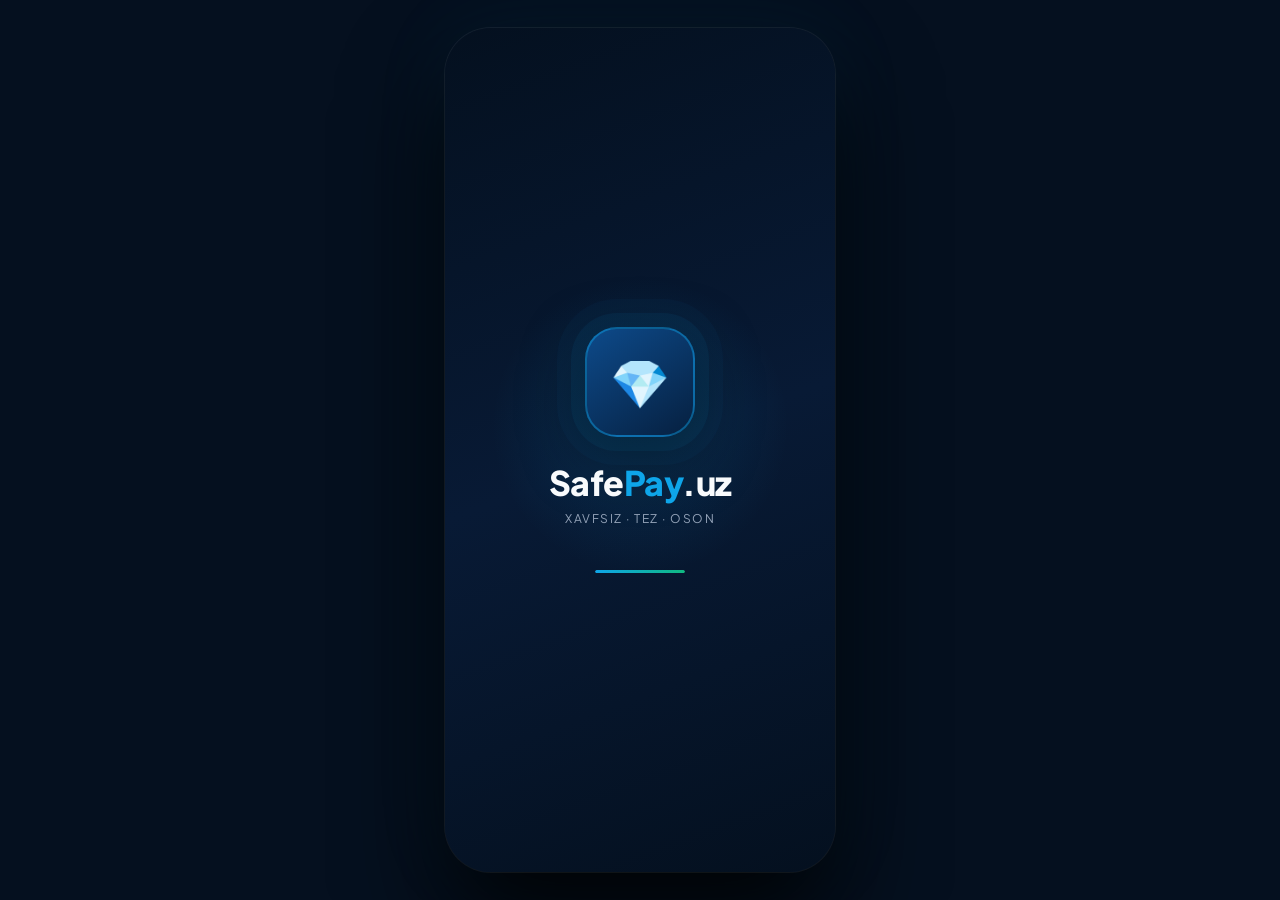
==== commit 8bb449f3: "Update index.html" ====
--- a/index.html
+++ b/index.html
@@ -998,7 +998,7 @@
 
 /* ─ Shared auth wrapper ─ */
 .auth-wrap {
-  position:absolute; inset:0;
+  position:absolute; inset:0; z-index:10;
   background:var(--navy);
   display:flex; flex-direction:column;
   overflow:hidden;
@@ -1231,7 +1231,7 @@
 
 /* ─ Splash ─ */
 .new-splash {
-  position:absolute; inset:0;
+  position:fixed; inset:0; z-index:999;
   background:linear-gradient(160deg, #04101f 0%, #081a35 50%, #04101f 100%);
   display:flex; flex-direction:column; align-items:center; justify-content:center;
   overflow:hidden;
@@ -1263,7 +1263,7 @@
 
 /* ─ Auth landing ─ */
 .auth-landing {
-  position:absolute; inset:0; background:var(--navy);
+  position:absolute; inset:0; z-index:10; background:var(--navy);
   display:flex; flex-direction:column; overflow:hidden;
 }
 .landing-hero {
@@ -2934,7 +2934,7 @@
 <!-- ════════════════════════════
      BOTTOM NAVIGATION
 ════════════════════════════ -->
-<nav id="bottom-nav">
+<nav id="bottom-nav" class="hidden">
   <div class="nav-tab active" id="tab-home" onclick="showNavTab('home')">
     <svg viewBox="0 0 24 24" fill="none" stroke="currentColor" stroke-width="2"><path d="M3 9l9-7 9 7v11a2 2 0 0 1-2 2H5a2 2 0 0 1-2-2z"/><polyline points="9 22 9 12 15 12 15 22"/></svg>
     <span>Bosh sahifa</span>
@@ -3863,10 +3863,14 @@
 }
 
 /* ── Splash → Onboarding ── */
-setTimeout(() => showScreen('onboarding'), 2200);
+setTimeout(() => showScreen('auth'), 2400);
 
 /* ── Init ── */
 document.addEventListener('DOMContentLoaded', () => {
+  // Always hide nav at start (splash screen)
+  const nav = document.getElementById('bottom-nav');
+  if (nav) nav.classList.add('hidden');
+
   buildHomeTxs();
   buildTxList();
   buildChart('mini-chart', 'week');
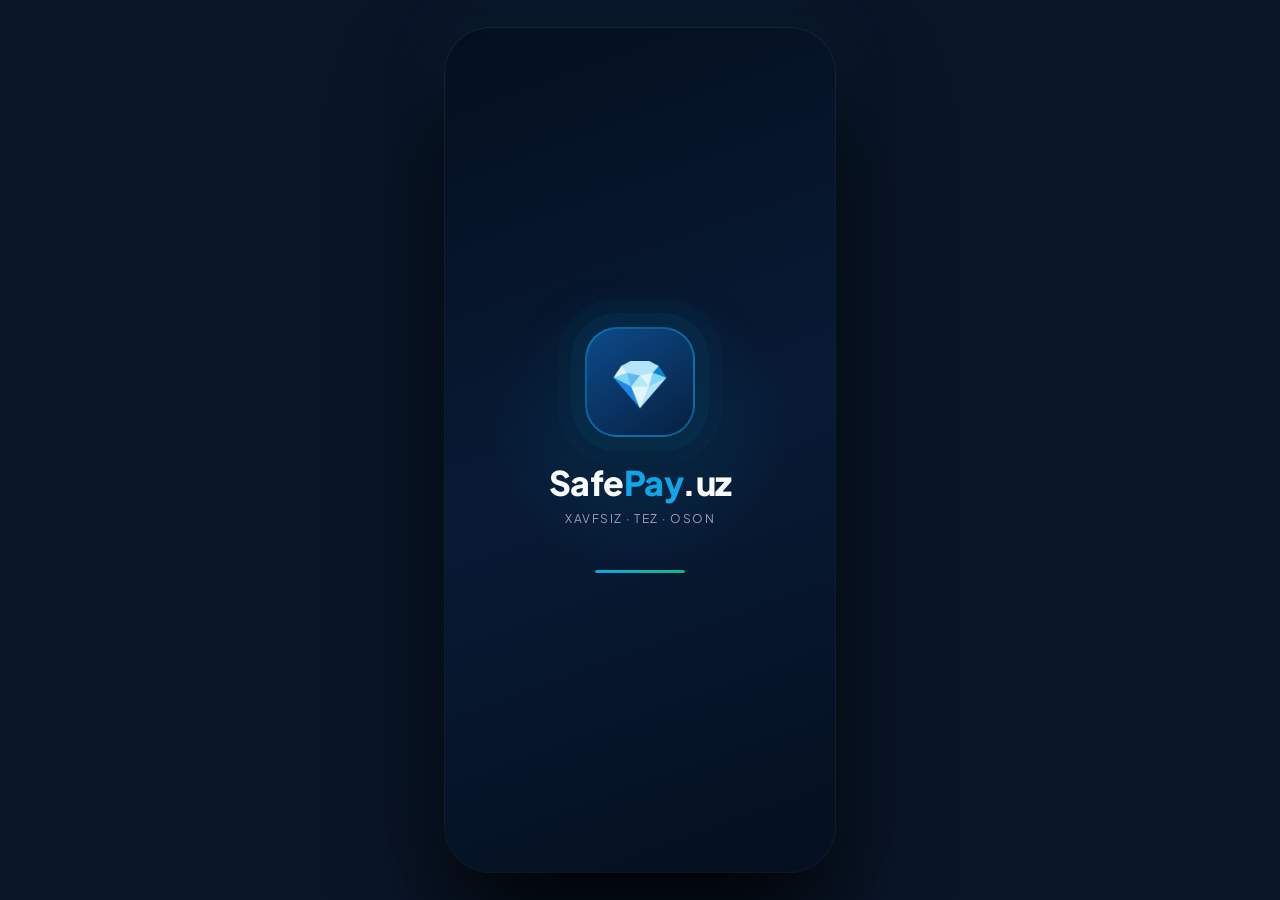
==== commit 594ea737: "Implement light theme and localization updates Add light theme styles and update UI text for localiz" ====
--- a/index.html
+++ b/index.html
@@ -1293,6 +1293,332 @@
 .landing-body { flex:1; padding:28px 24px 24px; overflow-y:auto; scrollbar-width:none; }
 .landing-body::-webkit-scrollbar { display:none; }
 
+
+/* ══════════════════════════════════════════
+   RECEIPT SCREEN STYLES
+══════════════════════════════════════════ */
+.receipt-wrap {
+  position:absolute; inset:0;
+  background:var(--navy);
+  display:flex; flex-direction:column;
+  overflow-y:auto; scrollbar-width:none;
+}
+.receipt-wrap::-webkit-scrollbar { display:none; }
+
+.receipt-header {
+  background:linear-gradient(160deg, #0d4a8a 0%, #0a2040 60%, #062030 100%);
+  padding:52px 24px 0; flex-shrink:0;
+  position:relative; overflow:hidden;
+}
+.receipt-header::before {
+  content:''; position:absolute; inset:0;
+  background:radial-gradient(ellipse 80% 80% at 50% 40%, rgba(14,165,233,.2), transparent 70%);
+}
+.receipt-header-inner {
+  display:flex; align-items:center; justify-content:space-between;
+  position:relative; z-index:1; margin-bottom:24px;
+}
+.receipt-success-badge {
+  display:flex; flex-direction:column; align-items:center;
+  padding:0 0 32px; position:relative; z-index:1;
+}
+.receipt-check-circle {
+  width:70px; height:70px; border-radius:50%;
+  background:linear-gradient(135deg,#22c55e,#16a34a);
+  display:flex; align-items:center; justify-content:center;
+  box-shadow:0 8px 28px rgba(34,197,94,.35);
+  margin-bottom:14px;
+  animation:successPop .5s cubic-bezier(.34,1.56,.64,1) both;
+}
+@keyframes successPop {
+  from{transform:scale(0) rotate(-20deg);opacity:0}
+  to{transform:scale(1) rotate(0);opacity:1}
+}
+.receipt-big-amt {
+  font-size:30px; font-weight:800; color:white;
+  letter-spacing:-.5px; font-family:var(--mono);
+}
+
+.receipt-body {
+  background:var(--navy2);
+  margin:0; border-radius:28px 28px 0 0;
+  padding:24px 24px 16px;
+  flex:1;
+  box-shadow:0 -4px 24px rgba(0,0,0,.3);
+  position:relative; z-index:2;
+  margin-top:-20px;
+}
+
+.receipt-logo-row {
+  display:flex; align-items:center; justify-content:space-between;
+  margin-bottom:18px;
+}
+.receipt-sp-logo {
+  display:flex; align-items:center; gap:9px;
+}
+.receipt-status-pill {
+  display:flex; align-items:center; gap:6px;
+  background:rgba(34,197,94,.12); border:1px solid rgba(34,197,94,.3);
+  padding:5px 12px; border-radius:20px;
+  font-size:11px; font-weight:700; color:#22c55e;
+}
+
+.receipt-divider-dashed {
+  border:none;
+  border-top:1.5px dashed var(--border);
+  margin:14px 0;
+  position:relative;
+}
+.receipt-divider-dashed::before {
+  content:''; position:absolute;
+  width:20px; height:20px; border-radius:50%;
+  background:var(--navy); top:50%; left:-32px;
+  transform:translateY(-50%);
+}
+.receipt-divider-dashed::after {
+  content:''; position:absolute;
+  width:20px; height:20px; border-radius:50%;
+  background:var(--navy); top:50%; right:-32px;
+  transform:translateY(-50%);
+}
+
+.receipt-rows { display:flex; flex-direction:column; gap:0; }
+.receipt-row {
+  display:flex; justify-content:space-between; align-items:flex-start;
+  padding:11px 0;
+  border-bottom:1px solid var(--border);
+}
+.receipt-row:last-child { border-bottom:none; }
+.receipt-row-label {
+  font-size:13px; color:var(--gray); font-weight:400; flex:1;
+}
+.receipt-row-value {
+  font-size:13px; color:var(--white); font-weight:600;
+  text-align:right; max-width:58%; word-break:break-all;
+}
+.receipt-row-value.mono { font-family:var(--mono); font-size:11px; color:var(--gray); }
+.receipt-row-value.green { color:#22c55e; }
+.receipt-row-value.teal  { color:var(--teal); }
+
+.receipt-actions {
+  display:flex; gap:9px; margin-top:18px; flex-wrap:wrap;
+}
+.receipt-action-btn {
+  flex:1; min-width:80px;
+  display:flex; flex-direction:column; align-items:center; gap:6px;
+  padding:13px 8px; border-radius:14px;
+  background:var(--navy3); border:1px solid var(--border);
+  color:var(--white); font-size:11px; font-weight:600;
+  cursor:pointer; font-family:var(--font); transition:all .18s;
+}
+.receipt-action-btn:active { transform:scale(.96); }
+.receipt-action-btn.primary-action {
+  background:linear-gradient(135deg,var(--teal),#0284C7);
+  border-color:transparent;
+  box-shadow:0 4px 16px rgba(14,165,233,.3);
+}
+
+.receipt-footer-note {
+  padding:14px 24px 28px;
+  display:flex; align-items:center; justify-content:center; gap:6px;
+  font-size:11px; color:var(--gray2); flex-shrink:0;
+}
+
+/* ── Light theme overrides ── */
+body.light-theme .receipt-body { background:#ffffff; }
+body.light-theme .receipt-action-btn { background:#F0F4FF; }
+body.light-theme .receipt-divider-dashed::before,
+body.light-theme .receipt-divider-dashed::after { background:#ffffff; }
+
+/* ══════════════════════════════════════════
+   LANGUAGE & THEME MODALS
+══════════════════════════════════════════ */
+.lang-opt {
+  display:flex; align-items:center; gap:14px;
+  padding:16px 20px; cursor:pointer;
+  border-bottom:1px solid var(--border); transition:background .15s;
+}
+.lang-opt:last-child { border-bottom:none; }
+.lang-opt:active { background:var(--navy3); }
+.lang-opt.active { background:rgba(14,165,233,.08); }
+.lang-opt-flag { font-size:26px; flex-shrink:0; }
+.lang-opt-info { flex:1; }
+.lang-opt-name { font-size:15px; font-weight:600; }
+.lang-opt-native { font-size:12px; color:var(--gray); }
+.lang-check { color:var(--teal); font-size:18px; font-weight:700; }
+
+.theme-opt {
+  display:flex; align-items:center; gap:14px;
+  padding:16px 20px; cursor:pointer;
+  border-bottom:1px solid var(--border); transition:background .15s;
+}
+.theme-opt:last-child { border-bottom:none; }
+.theme-opt:active { background:var(--navy3); }
+.theme-opt.active { background:rgba(14,165,233,.08); }
+.theme-icon {
+  width:46px; height:46px; border-radius:14px;
+  display:flex; align-items:center; justify-content:center; font-size:22px; flex-shrink:0;
+}
+
+/* ══════════════════════════════════════════
+   QR CAMERA SCREEN
+══════════════════════════════════════════ */
+.qr-camera-wrap {
+  position:absolute; inset:0; background:#000;
+  display:flex; flex-direction:column; overflow:hidden;
+}
+.qr-cam-view {
+  flex:1; position:relative; overflow:hidden;
+  display:flex; align-items:center; justify-content:center;
+}
+.qr-cam-overlay {
+  position:absolute; inset:0;
+  background:rgba(0,0,0,.55);
+  display:flex; align-items:center; justify-content:center;
+}
+.qr-cam-cutout {
+  width:240px; height:240px; border-radius:20px;
+  box-shadow:0 0 0 9999px rgba(0,0,0,.55);
+  position:relative;
+}
+.qr-cam-corner {
+  position:absolute; width:26px; height:26px;
+}
+.qr-cam-corner.tl { top:-2px; left:-2px; border-top:3px solid var(--teal); border-left:3px solid var(--teal); border-radius:6px 0 0 0; }
+.qr-cam-corner.tr { top:-2px; right:-2px; border-top:3px solid var(--teal); border-right:3px solid var(--teal); border-radius:0 6px 0 0; }
+.qr-cam-corner.bl { bottom:-2px; left:-2px; border-bottom:3px solid var(--teal); border-left:3px solid var(--teal); border-radius:0 0 0 6px; }
+.qr-cam-corner.br { bottom:-2px; right:-2px; border-bottom:3px solid var(--teal); border-right:3px solid var(--teal); border-radius:0 0 6px 0; }
+.qr-cam-scanline {
+  position:absolute; left:0; right:0; height:2.5px;
+  background:linear-gradient(90deg, transparent, var(--teal), var(--cyan), var(--teal), transparent);
+  box-shadow:0 0 10px var(--teal);
+  animation:qrScanMove 2s ease-in-out infinite;
+}
+@keyframes qrScanMove { 0%,100%{top:8px} 50%{top:calc(100% - 10px)} }
+.qr-cam-hint {
+  position:absolute; bottom:0; left:0; right:0;
+  background:linear-gradient(transparent, rgba(0,0,0,.7));
+  padding:28px 20px 14px; text-align:center;
+  font-size:13px; color:rgba(255,255,255,.75);
+}
+.qr-cam-controls {
+  flex-shrink:0; background:#111;
+  padding:20px 24px 36px;
+  display:flex; align-items:center; justify-content:space-between; gap:16px;
+}
+.qr-cam-btn {
+  display:flex; flex-direction:column; align-items:center; gap:6px;
+  cursor:pointer; color:rgba(255,255,255,.7); font-size:11px; font-weight:600;
+}
+.qr-cam-btn-icon {
+  width:52px; height:52px; border-radius:50%;
+  background:rgba(255,255,255,.12);
+  display:flex; align-items:center; justify-content:center;
+}
+.qr-cam-shutter {
+  width:70px; height:70px; border-radius:50%;
+  border:3px solid white;
+  display:flex; align-items:center; justify-content:center;
+  cursor:pointer;
+}
+.qr-cam-shutter-inner {
+  width:58px; height:58px; border-radius:50%;
+  background:white; transition:all .15s;
+}
+.qr-cam-shutter:active .qr-cam-shutter-inner { background:var(--teal); transform:scale(.9); }
+
+/* Light theme */
+body.light-theme .receipt-row-value { color:#0A1628; }
+body.light-theme .receipt-row-label { color:#4A5568; }
+
+
+/* ══════════════════════════════════════════
+   LIGHT THEME — Full Override
+══════════════════════════════════════════ */
+body.light-theme {
+  background: #F0F4FF !important;
+  color: #0A1628 !important;
+}
+body.light-theme #app-frame,
+body.light-theme .screen {
+  background: #F0F4FF !important;
+}
+body.light-theme .card,
+body.light-theme .card-teal {
+  background: #FFFFFF !important;
+  border-color: rgba(0,0,0,.08) !important;
+  color: #0A1628 !important;
+}
+body.light-theme .list-group,
+body.light-theme .list-row {
+  background: #FFFFFF !important;
+  border-color: rgba(0,0,0,.07) !important;
+  color: #0A1628 !important;
+}
+body.light-theme .modal-sheet {
+  background: #FFFFFF !important;
+}
+body.light-theme #bottom-nav,
+body.light-theme .top-bar,
+body.light-theme .status-bar {
+  background: #FFFFFF !important;
+  border-color: rgba(0,0,0,.08) !important;
+  color: #0A1628 !important;
+}
+body.light-theme .inp {
+  background: #F0F4FF !important;
+  color: #0A1628 !important;
+  border-color: rgba(0,0,0,.12) !important;
+}
+body.light-theme .nav-tab span,
+body.light-theme .muted { color: #4A5568 !important; }
+body.light-theme .nav-tab svg,
+body.light-theme .icon-btn svg { stroke: #4A5568 !important; }
+body.light-theme .nav-tab.active { color: var(--teal) !important; }
+body.light-theme .nav-tab.active svg { stroke: var(--teal) !important; }
+body.light-theme .balance-lbl,
+body.light-theme .balance-change { color: rgba(10,22,40,.7) !important; }
+body.light-theme .balance-amt { color: #0A1628 !important; }
+body.light-theme .qa-item {
+  background: #FFFFFF !important;
+  border-color: rgba(0,0,0,.08) !important;
+}
+body.light-theme .qa-label { color: #4A5568 !important; }
+body.light-theme .h2,.light-theme .h3,.light-theme .h4 { color: #0A1628 !important; }
+body.light-theme .sec-title { color: #0A1628 !important; }
+body.light-theme .auth-wrap,
+body.light-theme .auth-landing,
+body.light-theme .login-screen-wrap { background: #F0F4FF !important; }
+body.light-theme .auth-title { color: #0A1628 !important; }
+body.light-theme .auth-field input,
+body.light-theme .auth-phone-row { background: #FFFFFF !important; border-color: rgba(0,0,0,.12) !important; color: #0A1628 !important; }
+body.light-theme .auth-phone-flag { color: #4A5568 !important; }
+body.light-theme .auth-option { background: #FFFFFF !important; border-color: rgba(0,0,0,.08) !important; }
+body.light-theme .auth-option-title { color: #0A1628 !important; }
+body.light-theme .auth-option-sub { color: #4A5568 !important; }
+body.light-theme .lang-opt,
+body.light-theme .theme-opt { background: transparent !important; }
+body.light-theme .btn-ghost {
+  background: rgba(0,0,0,.05) !important;
+  color: #0A1628 !important;
+  border-color: rgba(0,0,0,.1) !important;
+}
+body.light-theme .progress-bar { background: #E2E8F0 !important; }
+body.light-theme .chart-bar .bar-gray { background: rgba(0,0,0,.1) !important; }
+body.light-theme .tx-item { background: transparent !important; }
+body.light-theme .tx-name { color: #0A1628 !important; }
+body.light-theme .tx-meta { color: #718096 !important; }
+body.light-theme .receipt-body { background: #FFFFFF !important; }
+body.light-theme .receipt-row-label { color: #718096 !important; }
+body.light-theme .receipt-row-value { color: #0A1628 !important; }
+body.light-theme .receipt-action-btn { background: #F0F4FF !important; border-color: rgba(0,0,0,.1) !important; color: #0A1628 !important; }
+body.light-theme .new-splash,
+body.light-theme .landing-hero { background: linear-gradient(160deg, #c8d8f0 0%, #d8e8ff 100%) !important; }
+body.light-theme .splash-wordmark,
+body.light-theme .landing-title { color: #0A1628 !important; }
+body.light-theme .splash-tagline,
+body.light-theme .landing-sub { color: #4A5568 !important; }
+
 </style>
 </head>
 <body>
@@ -1348,7 +1674,7 @@
 <!-- ═══════════════════════════════
      SCREEN: SPLASH (new)
 ═══════════════════════════════ -->
-<div class="screen active" id="splash">
+<div class="screen active" id="splash" onclick="showScreen('auth')" style="cursor:pointer">
   <div class="new-splash">
     <div class="splash-halo"></div>
     <div class="splash-logo-new">💎</div>
@@ -1732,7 +2058,7 @@
   <!-- Top bar -->
   <div style="display:flex;align-items:center;justify-content:space-between;padding:0 20px 12px;flex-shrink:0;">
     <div>
-      <div style="font-size:12px;color:var(--gray);margin-bottom:2px">Xush kelibsiz 👋</div>
+      <div style="font-size:12px;color:var(--gray);margin-bottom:2px" data-t="welcome">Xush kelibsiz 👋</div>
       <div style="font-size:18px;font-weight:700">Ismoilbek Shorustamov</div>
     </div>
     <div style="display:flex;gap:8px">
@@ -1749,19 +2075,19 @@
     <!-- Balance Card -->
     <div class="dash-balance-card a1">
       <div class="card-teal">
-        <div class="balance-lbl">Umumiy balans</div>
+        <div class="balance-lbl" data-t="balance">Umumiy balans</div>
         <div class="balance-amt" id="balance-display">12,450,000 UZS</div>
         <div class="balance-change">
           <svg viewBox="0 0 24 24" fill="none" stroke="currentColor" stroke-width="2.5" width="12" height="12"><path d="M7 17l10-10M7 7h10v10"/></svg>
-          +3.2% bu oy
+          <span data-t="thisMonth">+3.2% bu oy</span>
         </div>
         <div class="primary-card-mini">
           <span style="font-size:16px">💳</span>
           <div>
             <div style="font-size:12px;font-weight:600">Humo •••• 4521</div>
-            <div style="font-size:10px;color:var(--gray)">Asosiy karta</div>
+            <div style="font-size:10px;color:var(--gray)" data-t="primaryCard">Asosiy karta</div>
           </div>
-          <div class="pill pill-green" style="margin-left:auto;font-size:9px">Faol</div>
+          <div class="pill pill-green" style="margin-left:auto;font-size:9px" data-t="active">Faol</div>
         </div>
       </div>
     </div>
@@ -1771,43 +2097,43 @@
       <div class="qa-grid">
         <div class="qa-item" onclick="showScreen('transfer')">
           <div class="qa-circle qa-teal">💸</div>
-          <div class="qa-label">O'tkazma</div>
-        </div>
-        <div class="qa-item" onclick="showScreen('qr-pay')">
+          <div class="qa-label" data-t="send">O'tkazma</div>
+        </div>
+        <div class="qa-item" onclick="openQRCamera()">
           <div class="qa-circle qa-green">📲</div>
-          <div class="qa-label">QR To'lov</div>
+          <div class="qa-label" data-t="qr">QR To'lov</div>
         </div>
         <div class="qa-item" onclick="showScreen('topup')">
           <div class="qa-circle qa-gold">💰</div>
-          <div class="qa-label">To'ldirish</div>
+          <div class="qa-label" data-t="topup">To'ldirish</div>
         </div>
         <div class="qa-item" onclick="showScreen('bills')">
           <div class="qa-circle qa-purple">🧾</div>
-          <div class="qa-label">To'lovlar</div>
+          <div class="qa-label" data-t="bills">To'lovlar</div>
         </div>
         <div class="qa-item" onclick="showScreen('cards')">
           <div class="qa-circle qa-teal">💳</div>
-          <div class="qa-label">Kartalar</div>
+          <div class="qa-label" data-t="cards">Kartalar</div>
         </div>
         <div class="qa-item" onclick="showNavTab('analytics')">
           <div class="qa-circle qa-green">📊</div>
-          <div class="qa-label">Analitika</div>
+          <div class="qa-label" data-t="analytics">Analitika</div>
         </div>
         <div class="qa-item" onclick="showScreen('security')">
           <div class="qa-circle qa-red">🛡️</div>
-          <div class="qa-label">Xavfsizlik</div>
+          <div class="qa-label" data-t="security">Xavfsizlik</div>
         </div>
         <div class="qa-item" onclick="showScreen('wearables')">
           <div class="qa-circle qa-purple">💍</div>
-          <div class="qa-label">Qurilma</div>
+          <div class="qa-label" data-t="device">Qurilma</div>
         </div>
         <div class="qa-item" onclick="showScreen('vaqf')">
           <div class="qa-circle qa-gold">🕌</div>
-          <div class="qa-label">VAQF</div>
+          <div class="qa-label" data-t="vaqf">VAQF</div>
         </div>
         <div class="qa-item" onclick="showScreen('mini-apps-screen')">
           <div class="qa-circle qa-teal">📱</div>
-          <div class="qa-label">Mini Apps</div>
+          <div class="qa-label" data-t="miniApps">Mini Apps</div>
         </div>
       </div>
     </div>
@@ -1817,9 +2143,9 @@
       <div style="background:linear-gradient(135deg,#0a2a18,#0a1e2a);border:1px solid rgba(16,185,129,.25);border-radius:var(--r2);padding:16px;display:flex;align-items:center;gap:16px;cursor:pointer" onclick="showScreen('rewards')">
         <div style="font-size:32px">🎁</div>
         <div style="flex:1">
-          <div style="font-size:13px;font-weight:600;color:var(--emerald)">Cashback balansi</div>
+          <div style="font-size:13px;font-weight:600;color:var(--emerald)" data-t="cashback">Cashback balansi</div>
           <div style="font-family:var(--mono);font-size:20px;font-weight:700;margin-top:2px">48,500 UZS</div>
-          <div style="font-size:11px;color:var(--gray);margin-top:2px">Bu oy +12,200 UZS topildi</div>
+          <div style="font-size:11px;color:var(--gray);margin-top:2px" data-t="cashbackSub">Bu oy +12,200 UZS topildi</div>
         </div>
         <div style="color:var(--emerald)">→</div>
       </div>
@@ -1830,12 +2156,12 @@
       <div style="background:linear-gradient(135deg,#0d1a3a,#0a1628);border:1px solid var(--border2);border-radius:var(--r2);padding:16px;display:flex;align-items:center;gap:14px;cursor:pointer" onclick="showScreen('wearables')">
         <div style="font-size:28px;animation:glow 3s infinite">💍</div>
         <div style="flex:1">
-          <div style="font-size:13px;font-weight:600">SafePay Ring</div>
-          <div style="font-size:11px;color:var(--gray);margin-top:2px">Ulangan · 87% batareya</div>
-          <div style="font-size:11px;color:var(--emerald);margin-top:2px">● Faol</div>
+          <div style="font-size:13px;font-weight:600" data-t="deviceName">SafePay Ring</div>
+          <div style="font-size:11px;color:var(--gray);margin-top:2px" data-t="deviceStatus">Ulangan · 87% batareya</div>
+          <div style="font-size:11px;color:var(--emerald);margin-top:2px" data-t="deviceActive">● Faol</div>
         </div>
         <div>
-          <div class="pill pill-teal" style="font-size:9px">Ulangan</div>
+          <div class="pill pill-teal" style="font-size:9px" data-t="connected">Ulangan</div>
         </div>
       </div>
     </div>
@@ -1843,8 +2169,8 @@
     <!-- Recent Transactions -->
     <div class="px a5" style="margin-bottom:20px">
       <div class="sec-hdr">
-        <div class="sec-title">Oxirgi tranzaksiyalar</div>
-        <div class="sec-link" onclick="showNavTab('activity')">Barchasi →</div>
+        <div class="sec-title" data-t="recentTx">Oxirgi tranzaksiyalar</div>
+        <div class="sec-link" onclick="showNavTab('activity')" data-t="seeAll">Barchasi →</div>
       </div>
       <div id="home-txs"></div>
     </div>
@@ -1852,8 +2178,8 @@
     <!-- Mini Chart -->
     <div class="px a6" style="margin-bottom:20px">
       <div class="sec-hdr">
-        <div class="sec-title">Haftalik xarajatlar</div>
-        <div class="sec-link" onclick="showNavTab('analytics')">Batafsil →</div>
+        <div class="sec-title" data-t="weeklySpend">Haftalik xarajatlar</div>
+        <div class="sec-link" onclick="showNavTab('analytics')" data-t="seeAll">Batafsil →</div>
       </div>
       <div class="card" style="padding:16px">
         <div style="font-family:var(--mono);font-size:22px;font-weight:700;margin-bottom:4px">2,840,000 <span style="font-size:14px;color:var(--gray)">UZS</span></div>
@@ -1866,8 +2192,8 @@
     <!-- Mini Apps on Home -->
     <div class="px" style="margin-bottom:20px">
       <div class="sh" style="padding:0;margin-bottom:12px">
-        <div class="sh-t">Mini Apps</div>
-        <div class="sh-a" onclick="showScreen('mini-apps-screen')">Barchasi</div>
+        <div class="sh-t" data-t="miniApps">Mini Apps</div>
+        <div class="sh-a" onclick="showScreen('mini-apps-screen')" data-t="seeAll">Barchasi</div>
       </div>
       <div class="mini-apps-grid" style="padding:0">
         <div class="mini-app-item" onclick="showScreen('wearables')">
@@ -1894,7 +2220,7 @@
       <div style="background:linear-gradient(135deg,#0a2218,#0a1a28);border:1px solid rgba(16,185,129,.2);border-radius:var(--r2);padding:16px;display:flex;align-items:center;gap:14px;cursor:pointer" onclick="showScreen('security')">
         <div style="width:46px;height:46px;border-radius:14px;background:rgba(16,185,129,.12);display:flex;align-items:center;justify-content:center;font-size:22px;flex-shrink:0">🛡️</div>
         <div style="flex:1">
-          <div style="font-size:13px;font-weight:600">Xavfsizlik holati</div>
+          <div style="font-size:13px;font-weight:600" data-t="securityStatus">Xavfsizlik holati</div>
           <div class="sec-status" style="margin-top:4px"><div class="dot dot-green"></div> <span style="color:var(--emerald)">Himoyalangan</span></div>
         </div>
         <div style="color:var(--gray)">→</div>
@@ -2017,7 +2343,7 @@
       </div>
     </div>
     <button class="btn btn-ghost btn-full a4" style="margin-bottom:10px" onclick="showToast('📋','Chek ulashildi')">📋 Chekni ulash</button>
-    <button class="btn btn-primary btn-full a5" onclick="showScreen('home')">Bosh sahifaga →</button>
+    <button class="btn btn-primary btn-full a5" onclick="showTransferReceipt('DILSHODBEK ISMATILLAEV','500,000')">Chek ko'rish 🧾</button>
   </div>
 </div>
 
@@ -2064,7 +2390,7 @@
           </div>
         </div>
         <div class="input-wrap" style="margin-bottom:12px"><label class="input-lbl">To'lov summasi</label><input class="inp" type="number" placeholder="0" value="125000"></div>
-        <button class="btn btn-primary btn-full" onclick="showScreen('qr-success')">💳 Hozir to'lash</button>
+        <button class="btn btn-primary btn-full" onclick="simulateQRScan()">💳 Hozir to'lash</button>
       </div>
     </div>
 
@@ -2101,7 +2427,7 @@
         <div style="display:flex;justify-content:space-between"><span class="muted small">Cashback</span><span style="font-size:13px;color:var(--emerald)">+2,500 UZS</span></div>
       </div>
     </div>
-    <button class="btn btn-primary btn-full a4" onclick="showScreen('home')">Bosh sahifaga →</button>
+    <button class="btn btn-primary btn-full a4" onclick="showPaymentReceipt()">Chek ko'rish 🧾</button>
   </div>
 </div>
 
@@ -2937,27 +3263,27 @@
 <nav id="bottom-nav" class="hidden">
   <div class="nav-tab active" id="tab-home" onclick="showNavTab('home')">
     <svg viewBox="0 0 24 24" fill="none" stroke="currentColor" stroke-width="2"><path d="M3 9l9-7 9 7v11a2 2 0 0 1-2 2H5a2 2 0 0 1-2-2z"/><polyline points="9 22 9 12 15 12 15 22"/></svg>
-    <span>Bosh sahifa</span>
+    <span data-t="home">Bosh sahifa</span>
     <div class="nav-dot"></div>
   </div>
   <div class="nav-tab" id="tab-payments" onclick="showNavTab('tolov-hub')">
     <svg viewBox="0 0 24 24" fill="none" stroke="currentColor" stroke-width="2"><rect x="2" y="6" width="20" height="13" rx="2"/><path d="M2 10h20"/></svg>
-    <span>To'lovlar</span>
+    <span data-t="payments">Toʻlovlar</span>
     <div class="nav-dot"></div>
   </div>
   <div class="nav-tab" id="tab-analytics" onclick="showNavTab('analytics')">
     <svg viewBox="0 0 24 24" fill="none" stroke="currentColor" stroke-width="2"><path d="M3 20l4-8 4 4 4-6 4 4"/><path d="M3 20h18"/></svg>
-    <span>Analitika</span>
+    <span data-t="analytics">Analitika</span>
     <div class="nav-dot"></div>
   </div>
   <div class="nav-tab" id="tab-activity" onclick="showNavTab('activity')">
     <svg viewBox="0 0 24 24" fill="none" stroke="currentColor" stroke-width="2"><path d="M22 12h-4l-3 9L9 3l-3 9H2"/></svg>
-    <span>Faollik</span>
+    <span data-t="activity">Faollik</span>
     <div class="nav-dot"></div>
   </div>
   <div class="nav-tab" id="tab-profile" onclick="showNavTab('profile')">
     <svg viewBox="0 0 24 24" fill="none" stroke="currentColor" stroke-width="2"><circle cx="12" cy="8" r="4"/><path d="M4 20c0-4 3.6-7 8-7s8 3 8 7"/></svg>
-    <span>Profil</span>
+    <span data-t="profile">Profil</span>
     <div class="nav-dot"></div>
   </div>
 </nav>
@@ -3115,18 +3441,10 @@
     <div class="modal-handle"></div>
     <div class="h3" style="margin-bottom:16px">Til tanlash</div>
     <div class="list-group">
-      <div class="list-row" onclick="closeModal('language-modal');showToast('🇺🇿','Til: O\'zbek tili')">
+      <div class="list-row" onclick="closeModal('language-modal');openModal('lang-modal')">
         <div class="list-icon">🇺🇿</div>
-        <div class="list-text"><div class="list-title">O'zbek tili</div></div>
-        <div class="dot dot-teal"></div>
-      </div>
-      <div class="list-row" onclick="closeModal('language-modal');showToast('🇷🇺','Til: Rus tili')">
-        <div class="list-icon">🇷🇺</div>
-        <div class="list-text"><div class="list-title">Русский язык</div></div>
-      </div>
-      <div class="list-row" onclick="closeModal('language-modal');showToast('🇬🇧','Til: Ingliz tili')">
-        <div class="list-icon">🇬🇧</div>
-        <div class="list-text"><div class="list-title">English</div></div>
+        <div class="list-text"><div class="list-title" id="cur-lang-label">O'zbek tili</div></div>
+        <div class="list-end">›</div>
       </div>
     </div>
   </div>
@@ -3597,9 +3915,473 @@
   </div>
 </div>
 
+
+<!-- ═══════════════════════════════
+     SCREEN: PAYMENT RECEIPT (Uzum-style)
+═══════════════════════════════ -->
+<div class="screen" id="payment-receipt">
+  <div class="receipt-wrap">
+    <!-- Header -->
+    <div class="receipt-header">
+      <div class="receipt-header-inner">
+        <div class="back-btn" onclick="goBack()" style="background:rgba(255,255,255,.15);border-color:rgba(255,255,255,.2)">
+          <svg viewBox="0 0 24 24" fill="none" stroke="white" stroke-width="2"><path d="M19 12H5M12 19l-7-7 7-7"/></svg>
+        </div>
+        <span style="font-size:17px;font-weight:700;color:white" data-t="receiptTitle">To'lov cheki</span>
+        <div style="width:36px;display:flex;justify-content:flex-end">
+          <div onclick="downloadReceipt()" style="cursor:pointer;opacity:.9">
+            <svg width="22" height="22" viewBox="0 0 24 24" fill="none" stroke="white" stroke-width="2" stroke-linecap="round"><path d="M21 15v4a2 2 0 0 1-2 2H5a2 2 0 0 1-2-2v-4"/><polyline points="7 10 12 15 17 10"/><line x1="12" y1="15" x2="12" y2="3"/></svg>
+          </div>
+        </div>
+      </div>
+      <!-- Success circle -->
+      <div class="receipt-success-badge">
+        <div class="receipt-check-circle">
+          <svg width="36" height="36" viewBox="0 0 24 24" fill="none" stroke="white" stroke-width="2.5" stroke-linecap="round"><polyline points="20 6 9 17 4 12"/></svg>
+        </div>
+        <div id="receipt-success-amt" class="receipt-big-amt">64,000.00 UZS</div>
+        <div style="font-size:13px;color:rgba(255,255,255,.75);margin-top:3px" id="receipt-success-label">Muvaffaqiyatli o'tkazildi</div>
+      </div>
+    </div>
+
+    <!-- Card body -->
+    <div class="receipt-body">
+      <!-- SafePay Logo -->
+      <div class="receipt-logo-row">
+        <div class="receipt-sp-logo">
+          <div style="width:32px;height:32px;border-radius:9px;background:linear-gradient(135deg,#0d4a8a,#0a2040);border:1.5px solid rgba(14,165,233,.5);display:flex;align-items:center;justify-content:center;font-size:16px">💎</div>
+          <span style="font-size:16px;font-weight:800;letter-spacing:-.3px">Safe<span style="color:var(--teal)">Pay</span>.uz</span>
+        </div>
+        <div class="receipt-status-pill">
+          <span style="width:7px;height:7px;border-radius:50%;background:#22c55e;flex-shrink:0;display:inline-block"></span>
+          Tasdiqlandi
+        </div>
+      </div>
+
+      <div class="receipt-divider-dashed"></div>
+
+      <!-- Receipt rows -->
+      <div class="receipt-rows" id="receipt-rows-container">
+        <!-- filled dynamically -->
+      </div>
+
+      <div class="receipt-divider-dashed"></div>
+
+      <!-- Action buttons -->
+      <div class="receipt-actions">
+        <button class="receipt-action-btn" onclick="shareReceipt()">
+          <svg width="18" height="18" viewBox="0 0 24 24" fill="none" stroke="currentColor" stroke-width="2" stroke-linecap="round"><circle cx="18" cy="5" r="3"/><circle cx="6" cy="12" r="3"/><circle cx="18" cy="19" r="3"/><line x1="8.59" y1="13.51" x2="15.42" y2="17.49"/><line x1="15.41" y1="6.51" x2="8.59" y2="10.49"/></svg>
+          <span data-t="shareReceipt">Ulashish</span>
+        </button>
+        <button class="receipt-action-btn" onclick="downloadReceipt()">
+          <svg width="18" height="18" viewBox="0 0 24 24" fill="none" stroke="currentColor" stroke-width="2" stroke-linecap="round"><path d="M21 15v4a2 2 0 0 1-2 2H5a2 2 0 0 1-2-2v-4"/><polyline points="7 10 12 15 17 10"/><line x1="12" y1="15" x2="12" y2="3"/></svg>
+          <span data-t="download">Yuklab olish</span>
+        </button>
+        <button class="receipt-action-btn primary-action" onclick="showScreen('home')">
+          <svg width="18" height="18" viewBox="0 0 24 24" fill="none" stroke="white" stroke-width="2" stroke-linecap="round"><path d="M3 9l9-7 9 7v11a2 2 0 0 1-2 2H5a2 2 0 0 1-2-2z"/></svg>
+          <span style="color:white" data-t="backHome">Bosh sahifaga</span>
+        </button>
+      </div>
+    </div>
+
+    <!-- Bottom note -->
+    <div class="receipt-footer-note">
+      <svg width="13" height="13" viewBox="0 0 24 24" fill="none" stroke="currentColor" stroke-width="2"><path d="M12 22s8-4 8-10V5l-8-3-8 3v7c0 6 8 10 8 10z"/></svg>
+      SafePay.uz tomonidan himoyalangan to'lov
+    </div>
+  </div>
+</div>
+
+
+<!-- ═══════════════════════════════
+     SCREEN: QR CAMERA SCANNER
+═══════════════════════════════ -->
+<div class="screen" id="qr-camera">
+  <div class="qr-camera-wrap">
+    <!-- Top bar -->
+    <div style="position:absolute;top:0;left:0;right:0;z-index:10;padding:52px 20px 14px;display:flex;align-items:center;justify-content:space-between;background:linear-gradient(to bottom,rgba(0,0,0,.7),transparent)">
+      <div onclick="goBack()" style="width:38px;height:38px;border-radius:12px;background:rgba(255,255,255,.15);border:1px solid rgba(255,255,255,.2);display:flex;align-items:center;justify-content:center;cursor:pointer">
+        <svg width="18" height="18" viewBox="0 0 24 24" fill="none" stroke="white" stroke-width="2.2"><path d="M19 12H5"/><path d="M12 19l-7-7 7-7"/></svg>
+      </div>
+      <span style="font-size:16px;font-weight:700;color:white">QR Skanerlash</span>
+      <div onclick="toggleFlash()" id="flash-btn" style="width:38px;height:38px;border-radius:12px;background:rgba(255,255,255,.15);border:1px solid rgba(255,255,255,.2);display:flex;align-items:center;justify-content:center;cursor:pointer">
+        <svg width="18" height="18" viewBox="0 0 24 24" fill="none" stroke="white" stroke-width="2"><polygon points="13 2 3 14 12 14 11 22 21 10 12 10 13 2"/></svg>
+      </div>
+    </div>
+
+    <!-- Camera view -->
+    <div class="qr-cam-view">
+      <!-- Real camera stream -->
+      <video id="qr-video" autoplay playsinline muted style="position:absolute;inset:0;width:100%;height:100%;object-fit:cover"></video>
+      <!-- Overlay -->
+      <div class="qr-cam-overlay">
+        <div class="qr-cam-cutout">
+          <div class="qr-cam-corner tl"></div>
+          <div class="qr-cam-corner tr"></div>
+          <div class="qr-cam-corner bl"></div>
+          <div class="qr-cam-corner br"></div>
+          <div class="qr-cam-scanline" id="qr-scanline"></div>
+        </div>
+      </div>
+      <div class="qr-cam-hint">Kamerani QR-kodga yo'naltiring · Avtomatik skanerlash</div>
+    </div>
+
+    <!-- Controls -->
+    <div class="qr-cam-controls">
+      <div class="qr-cam-btn" onclick="openGallery()">
+        <div class="qr-cam-btn-icon">
+          <svg width="22" height="22" viewBox="0 0 24 24" fill="none" stroke="white" stroke-width="1.8"><rect x="3" y="3" width="18" height="18" rx="3"/><circle cx="8.5" cy="8.5" r="1.5"/><polyline points="21 15 16 10 5 21"/></svg>
+        </div>
+        <span style="color:rgba(255,255,255,.7);font-size:11px">Galereya</span>
+      </div>
+
+      <div class="qr-cam-shutter" onclick="simulateQRScan()">
+        <div class="qr-cam-shutter-inner"></div>
+      </div>
+
+      <div class="qr-cam-btn" onclick="showQRMyCode()">
+        <div class="qr-cam-btn-icon">
+          <svg width="22" height="22" viewBox="0 0 24 24" fill="none" stroke="white" stroke-width="1.8"><rect x="3" y="3" width="7" height="7"/><rect x="14" y="3" width="7" height="7"/><rect x="3" y="14" width="7" height="7"/><rect x="14" y="14" width="3" height="3"/><rect x="19" y="14" width="2" height="2"/><rect x="17" y="19" width="4" height="2"/><rect x="14" y="17" width="2" height="4"/></svg>
+        </div>
+        <span style="color:rgba(255,255,255,.7);font-size:11px">Mening QR</span>
+      </div>
+    </div>
+  </div>
+</div>
+
+
+<!-- Language Modal -->
+<div class="modal-overlay" id="lang-modal" onclick="closeModalOnBg(event,'lang-modal')">
+  <div class="modal-sheet">
+    <div class="modal-handle"></div>
+    <div class="h3" style="margin-bottom:4px">Til tanlash</div>
+    <div class="muted small" style="margin-bottom:16px">Choose language · Выберите язык</div>
+    <div style="background:var(--navy3);border-radius:16px;overflow:hidden;border:1px solid var(--border)">
+      <div class="lang-opt" id="lang-opt-uz" onclick="setLang('uz')">
+        <span class="lang-opt-flag">🇺🇿</span>
+        <div class="lang-opt-info">
+          <div class="lang-opt-name">O'zbek tili</div>
+          <div class="lang-opt-native">Uzbek</div>
+        </div>
+        <span class="lang-check" id="lc-uz">✓</span>
+      </div>
+      <div class="lang-opt" id="lang-opt-ru" onclick="setLang('ru')">
+        <span class="lang-opt-flag">🇷🇺</span>
+        <div class="lang-opt-info">
+          <div class="lang-opt-name">Русский язык</div>
+          <div class="lang-opt-native">Russian</div>
+        </div>
+        <span class="lang-check" id="lc-ru" style="display:none">✓</span>
+      </div>
+      <div class="lang-opt" id="lang-opt-en" onclick="setLang('en')">
+        <span class="lang-opt-flag">🇬🇧</span>
+        <div class="lang-opt-info">
+          <div class="lang-opt-name">English</div>
+          <div class="lang-opt-native">English</div>
+        </div>
+        <span class="lang-check" id="lc-en" style="display:none">✓</span>
+      </div>
+    </div>
+  </div>
+</div>
+
+<!-- Theme Modal -->
+<div class="modal-overlay" id="theme-modal" onclick="closeModalOnBg(event,'theme-modal')">
+  <div class="modal-sheet">
+    <div class="modal-handle"></div>
+    <div class="h3" style="margin-bottom:4px">Ko'rinish</div>
+    <div class="muted small" style="margin-bottom:16px">Mavzuni tanlang</div>
+    <div style="background:var(--navy3);border-radius:16px;overflow:hidden;border:1px solid var(--border)">
+      <div class="theme-opt" id="theme-opt-dark" onclick="setTheme('dark')">
+        <div class="theme-icon" style="background:rgba(14,165,233,.12);border:1px solid rgba(14,165,233,.2)">🌙</div>
+        <div style="flex:1">
+          <div style="font-size:15px;font-weight:600">Tungi rejim</div>
+          <div style="font-size:12px;color:var(--gray)">Dark Mode</div>
+        </div>
+        <span class="lang-check" id="tc-dark">✓</span>
+      </div>
+      <div class="theme-opt" id="theme-opt-light" onclick="setTheme('light')">
+        <div class="theme-icon" style="background:rgba(245,158,11,.12);border:1px solid rgba(245,158,11,.2)">☀️</div>
+        <div style="flex:1">
+          <div style="font-size:15px;font-weight:600">Kunduzgi rejim</div>
+          <div style="font-size:12px;color:var(--gray)">Light Mode</div>
+        </div>
+        <span class="lang-check" id="tc-light" style="display:none">✓</span>
+      </div>
+    </div>
+  </div>
+</div>
+
 </div><!-- /#app-frame -->
 
 <script>
+
+/* ══════════════════════════════════════════
+   TRANSLATIONS — UZ / RU / EN
+══════════════════════════════════════════ */
+const LANGS = {
+  uz: {
+    appName:'SafePay.uz', tagline:'XAVFSIZ · TEZ · OSON',
+    home:'Bosh sahifa', payments:'Toʻlovlar', analytics:'Analitika',
+    activity:'Faollik', profile:'Profil',
+    balance:'Umumiy balans', myWallet:'Mening hamyonim',
+    send:'Oʼtkazma', qr:'QR Toʻlov', topup:'Toʻldirish', bills:'Toʻlovlar',
+    cards:'Kartalar', security:'Xavfsizlik', device:'Qurilma',
+    recentTx:'Oxirgi tranzaksiyalar', seeAll:'Barchasi →',
+    weeklySpend:'Haftalik xarajatlar', cashback:'Cashback balansi',
+    welcome:'Xush kelibsiz 👋',
+    loginTitle:'Qayta xush kelibsiz!', loginSub:'Telefon raqamingizni kiriting',
+    signIn:'Hisobga kirish', signUp:'Roʻyxatdan oʻtish',
+    demo:'Demo rejimda koʻrish', help:'Yordam kerakmi?',
+    noAccount:'Hisob yoʻqmi?', hasAccount:'Hisob bormi?',
+    register:'Roʻyxatdan oʻting',
+    continueBtn:'Davom etish', verify:'Tasdiqlash',
+    otpSent:'OTP Yuborildi!', resendOtp:'OTP ni qayta yuborish',
+    pinTitle:'PIN-kod kiriting', pinSetup:'PIN-kod oʻrnatish',
+    firstName:'Ism', lastName:'Familiya', phone:'Telefon raqam',
+    email:'Email manzil', password:'Parol', confirmPass:'Parolni tasdiqlang',
+    forgotPass:'Parolni unutdingizmi?', resetPass:'Parolni tiklash',
+    sendLink:'Havola yuborish',
+    dark:'Tungi rejim', light:'Kunduzgi rejim',
+    language:'Til',
+    qrScan:'QR Skanerlash', qrShow:'QR Koʻrsatish',
+    payNow:'Hozir toʻlash', paySuccess:'Toʻlov muvaffaqiyatli!',
+    backHome:'Bosh sahifaga →',
+    sender:'Joʻnatuvchi', receiver:'Qabul qiluvchi',
+    senderName:'Joʻnatuvchi ismi', receiverName:'Qabul qiluvchi ismi',
+    txId:'Tranzaksiya ID', txDate:'Tranzaksiya sanasi',
+    receivedDate:'Qabul qilingan sana', receiverFee:'Qabul qiluvchi komissiya',
+    receiverAmt:'Qabul qilingan summa', senderFee:'Joʻnatuvchi komissiya',
+    senderAmt:'Joʻnatilgan summa', shareReceipt:'Ulashish', download:'Yuklab olish',
+    vaqf:'Xayriya (VAQF)', miniApps:'Mini Ilovalar',
+    settings:'Sozlamalar', logout:'Chiqish',
+    notifications:'Bildirishnomalar',
+    thisMonth:'+3.2% bu oy',
+    primaryCard:'Asosiy karta',
+    active:'Faol',
+    connected:'Ulangan',
+    deviceName:'SafePay Ring',
+    deviceStatus:'Ulangan · 87% batareya',
+    deviceActive:'● Faol',
+    cashbackSub:'Bu oy +12,200 UZS topildi',
+    securityStatus:'Xavfsizlik holati',
+    receiptTitle:'Toʻlov cheki',
+    successTransfer:'Muvaffaqiyatli oʻtkazildi',
+  },
+  ru: {
+    appName:'SafePay.uz', tagline:'БЕЗОПАСНО · БЫСТРО · ПРОСТО',
+    home:'Главная', payments:'Платежи', analytics:'Аналитика',
+    activity:'Активность', profile:'Профиль',
+    balance:'Общий баланс', myWallet:'Мой кошелёк',
+    send:'Перевод', qr:'QR Оплата', topup:'Пополнение', bills:'Платежи',
+    cards:'Карты', security:'Безопасность', device:'Устройство',
+    recentTx:'Последние транзакции', seeAll:'Все →',
+    weeklySpend:'Расходы за неделю', cashback:'Кэшбэк баланс',
+    welcome:'Добро пожаловать 👋',
+    loginTitle:'С возвращением!', loginSub:'Введите номер телефона',
+    signIn:'Войти в аккаунт', signUp:'Зарегистрироваться',
+    demo:'Демо режим', help:'Нужна помощь?',
+    noAccount:'Нет аккаунта?', hasAccount:'Есть аккаунт?',
+    register:'Зарегистрироваться',
+    continueBtn:'Продолжить', verify:'Подтвердить',
+    otpSent:'OTP отправлен!', resendOtp:'Отправить OTP снова',
+    pinTitle:'Введите PIN-код', pinSetup:'Установить PIN-код',
+    firstName:'Имя', lastName:'Фамилия', phone:'Номер телефона',
+    email:'Email адрес', password:'Пароль', confirmPass:'Повторите пароль',
+    forgotPass:'Забыли пароль?', resetPass:'Восстановить пароль',
+    sendLink:'Отправить ссылку',
+    dark:'Тёмная тема', light:'Светлая тема',
+    language:'Язык',
+    qrScan:'Сканировать QR', qrShow:'Показать QR',
+    payNow:'Оплатить сейчас', paySuccess:'Оплата успешна!',
+    backHome:'На главную →',
+    sender:'Отправитель', receiver:'Получатель',
+    senderName:'Имя отправителя', receiverName:'Имя получателя',
+    txId:'ID транзакции', txDate:'Дата транзакции',
+    receivedDate:'Дата получения', receiverFee:'Комиссия получателя',
+    receiverAmt:'Сумма получателя', senderFee:'Комиссия отправителя',
+    senderAmt:'Сумма отправителя', shareReceipt:'Поделиться', download:'Скачать',
+    vaqf:'Благотворительность (ВАКФ)', miniApps:'Мини Приложения',
+    settings:'Настройки', logout:'Выйти',
+    notifications:'Уведомления',
+    thisMonth:'+3.2% в этом месяце',
+    primaryCard:'Основная карта',
+    active:'Активна',
+    connected:'Подключено',
+    deviceName:'SafePay Ring',
+    deviceStatus:'Подключено · 87% батарея',
+    deviceActive:'● Активно',
+    cashbackSub:'В этом месяце +12,200 UZS',
+    securityStatus:'Состояние безопасности',
+    receiptTitle:'Чек об оплате',
+    successTransfer:'Успешно переведено',
+  },
+  en: {
+    appName:'SafePay.uz', tagline:'SECURE · FAST · EASY',
+    home:'Home', payments:'Payments', analytics:'Analytics',
+    activity:'Activity', profile:'Profile',
+    balance:'Total Balance', myWallet:'My Wallet',
+    send:'Transfer', qr:'QR Payment', topup:'Top Up', bills:'Bills',
+    cards:'Cards', security:'Security', device:'Device',
+    recentTx:'Recent Transactions', seeAll:'See all →',
+    weeklySpend:'Weekly Spending', cashback:'Cashback Balance',
+    welcome:'Welcome 👋',
+    loginTitle:'Welcome back!', loginSub:'Enter your registered phone number',
+    signIn:'Sign In', signUp:'Sign Up',
+    demo:'Continue as Demo', help:'Need help?',
+    noAccount:'No account?', hasAccount:'Have an account?',
+    register:'Register',
+    continueBtn:'Continue', verify:'Verify',
+    otpSent:'OTP Sent!', resendOtp:'Resend OTP',
+    pinTitle:'Enter PIN Code', pinSetup:'Set Up PIN Code',
+    firstName:'First name', lastName:'Last name', phone:'Phone number',
+    email:'Email address', password:'Password', confirmPass:'Confirm password',
+    forgotPass:'Forgot password?', resetPass:'Reset Password',
+    sendLink:'Send Link',
+    dark:'Dark Mode', light:'Light Mode',
+    language:'Language',
+    qrScan:'Scan QR', qrShow:'Show QR',
+    payNow:'Pay Now', paySuccess:'Payment Successful!',
+    backHome:'Back to Home →',
+    sender:'Sender', receiver:'Receiver',
+    senderName:'Sender name', receiverName:'Receiver name',
+    txId:'Transaction ID', txDate:'Transaction date',
+    receivedDate:'Received date', receiverFee:'Receiver fee',
+    receiverAmt:'Receiver amount', senderFee:'Sender fee',
+    senderAmt:'Sender amount', shareReceipt:'Share', download:'Download',
+    vaqf:'Charity (WAQF)', miniApps:'Mini Apps',
+    settings:'Settings', logout:'Sign Out',
+    notifications:'Notifications',
+    thisMonth:'+3.2% this month',
+    primaryCard:'Primary card',
+    active:'Active',
+    connected:'Connected',
+    deviceName:'SafePay Ring',
+    deviceStatus:'Connected · 87% battery',
+    deviceActive:'● Active',
+    cashbackSub:'This month +12,200 UZS earned',
+    securityStatus:'Security status',
+    receiptTitle:'Payment Receipt',
+    successTransfer:'Successfully transferred',
+  }
+};
+
+let currentLang = localStorage.getItem('sp_lang') || 'uz';
+let currentTheme = localStorage.getItem('sp_theme') || 'dark';
+
+function t(key) {
+  return LANGS[currentLang][key] || LANGS['uz'][key] || key;
+}
+
+function setLang(lang) {
+  currentLang = lang;
+  localStorage.setItem('sp_lang', lang);
+  applyLang();
+  updateLangChecks();
+  closeModal('lang-modal');
+  const _langNames = { uz:'Oʻzbek tili tanlandi', ru:'Выбран русский язык', en:'English selected' };
+  showToast('🌐', _langNames[lang] || lang);
+}
+
+function applyLang() {
+  const L = LANGS[currentLang];
+  if (!L) return;
+
+  // 1. ALL [data-t] elements — covers every labeled element
+  document.querySelectorAll('[data-t]').forEach(el => {
+    const key = el.getAttribute('data-t');
+    if (L[key] !== undefined) el.textContent = L[key];
+  });
+
+  // 2. Nav tab spans (both bottom navs)
+  const navMap = { home:'home', payments:'payments', analytics:'analytics', activity:'activity', profile:'profile' };
+  document.querySelectorAll('#bottom-nav .nav-tab, #phoneBotNav .ni').forEach(tab => {
+    const id = tab.dataset.nav || tab.dataset.n || tab.dataset.dn || '';
+    const key = navMap[id];
+    if (key) {
+      const span = tab.querySelector('span');
+      if (span) span.textContent = L[key] || span.textContent;
+    }
+  });
+
+  // 3. Screen titles with known patterns
+  const screenTitles = {
+    'Bosh sahifa': L.home, 'Home': L.home,
+    'Главная': L.home,
+  };
+
+  // 4. Splash tagline
+  document.querySelectorAll('.splash-tagline').forEach(el => el.textContent = L.tagline);
+
+  // 5. Auth screens
+  const loginTitleEl = document.querySelector('#login .auth-title');
+  if (loginTitleEl) loginTitleEl.textContent = L.loginTitle;
+  const loginSubEl = document.querySelector('#login .auth-subtitle');
+  if (loginSubEl) loginSubEl.textContent = L.loginSub;
+
+  // Button text update via data-t attributes only
+
+  // 7. HTML lang attribute
+  document.documentElement.lang = currentLang;
+}
+
+/* ══════════════════════════════════════════
+   THEME — DARK / LIGHT
+══════════════════════════════════════════ */
+const DARK_VARS = {
+  '--navy':'#0A1628','--navy2':'#0F1F3D','--navy3':'#172847',
+  '--white':'#F8FAFC','--gray':'#94A3B8','--gray2':'#64748B','--gray3':'#334155',
+  '--surface':'rgba(15,31,61,0.95)','--glass':'rgba(255,255,255,0.06)',
+  '--glass2':'rgba(255,255,255,0.10)','--border':'rgba(255,255,255,0.08)',
+  '--border2':'rgba(14,165,233,0.25)',
+};
+const LIGHT_VARS = {
+  '--navy':'#F0F4FF','--navy2':'#FFFFFF','--navy3':'#E8EEF8',
+  '--white':'#0A1628','--gray':'#4A5568','--gray2':'#718096','--gray3':'#CBD5E0',
+  '--surface':'rgba(240,244,255,0.98)','--glass':'rgba(0,0,0,0.04)',
+  '--glass2':'rgba(0,0,0,0.06)','--border':'rgba(0,0,0,0.08)',
+  '--border2':'rgba(14,165,233,0.35)',
+};
+
+function setTheme(theme) {
+  currentTheme = theme;
+  localStorage.setItem('sp_theme', theme);
+  applyTheme();
+  updateThemeChecks();
+  closeModal('theme-modal');
+  showToast(theme === 'dark' ? '🌙' : '☀️', theme === 'dark' ? 'Tungi rejim' : 'Kunduzgi rejim');
+}
+
+function applyTheme() {
+  const vars = currentTheme === 'dark' ? DARK_VARS : LIGHT_VARS;
+  const root = document.documentElement;
+  // Apply ALL CSS variables to root element
+  Object.entries(vars).forEach(([k, v]) => root.style.setProperty(k, v));
+  // Also force update body background directly
+  document.body.style.background = vars['--navy'];
+  document.body.style.color = vars['--white'];
+  // Update app-frame background
+  const appFrame = document.getElementById('app-frame');
+  if (appFrame) appFrame.style.background = vars['--navy'];
+  // Update meta theme-color
+  const meta = document.querySelector('meta[name="theme-color"]');
+  if (meta) meta.content = currentTheme === 'dark' ? '#0A1628' : '#F0F4FF';
+  // Toggle body class
+  document.body.classList.toggle('light-theme', currentTheme === 'light');
+  // Force repaint on all active screens
+  document.querySelectorAll('.screen.active').forEach(el => {
+    el.style.background = vars['--navy'];
+  });
+  // Update all card backgrounds
+  document.querySelectorAll('.card,.list-group,.modal-sheet,.card-teal').forEach(el => {
+    el.style.background = '';  // let CSS vars take over
+  });
+}
+
+function toggleTheme() {
+  setTheme(currentTheme === 'dark' ? 'light' : 'dark');
+}
+
 /* ══════════════════════════════════════
    SAFEPAY.UZ — CORE APP LOGIC
 ══════════════════════════════════════ */
@@ -3623,6 +4405,10 @@
 
 /* ── Show Screen ── */
 function showScreen(id) {
+  // Stop camera if leaving qr-camera
+  if (state.currentScreen === 'qr-camera' && id !== 'qr-camera') {
+    stopCamera();
+  }
   const prev = document.getElementById(state.currentScreen);
   const next = document.getElementById(id);
   if (!next || id === state.currentScreen) return;
@@ -3668,7 +4454,7 @@
 function updateClock() {
   const n = new Date();
   const t = n.getHours().toString().padStart(2,'0') + ':' + n.getMinutes().toString().padStart(2,'0');
-  document.querySelectorAll('#home-clock, #onb-clock').forEach(el => { if (el) el.textContent = t; });
+  document.querySelectorAll('#home-clock, #onb-clock, #login-clock, #tolov-clock').forEach(el => { if (el) el.textContent = t; });
 }
 updateClock();
 setInterval(updateClock, 30000);
@@ -3712,6 +4498,7 @@
 
 /* ── Registration Steps ── */
 function regStep(n) {
+  /* Legacy support for old reg screen */
   for (let i = 1; i <= 4; i++) {
     const el = document.getElementById('reg-step' + i);
     if (el) el.style.display = i === n ? 'block' : 'none';
@@ -3733,7 +4520,7 @@
   if (!v) return;
   if (state.pin.length < 6) { state.pin.push(v); updatePinDots('pd', state.pin); }
   if (state.pin.length === 6) {
-    setTimeout(() => { showToast('✅','PIN-kod o\'rnatildi!'); showScreen('home'); }, 400);
+    setTimeout(() => { showToast('✅','PIN ornatildi!'); showScreen('home'); }, 400);
   }
 }
 function pinDel() { state.pin.pop(); updatePinDots('pd', state.pin); }
@@ -3821,7 +4608,7 @@
     `<div style="text-align:center;padding:40px 20px">
       <div style="font-size:40px;margin-bottom:12px">📭</div>
       <div style="font-size:14px;font-weight:600;margin-bottom:6px">Tranzaksiya topilmadi</div>
-      <div class="muted small">Bu kategoriyada ma'lumot yo'q</div>
+      <div class="muted small">Bu kategoriyada maʼlumot yoʻq</div>
     </div>`;
 }
 
@@ -3862,14 +4649,22 @@
   }).join('');
 }
 
-/* ── Splash → Onboarding ── */
-setTimeout(() => showScreen('auth'), 2400);
+/* ── Splash → Auth (moved inside DOMContentLoaded) ── */
 
 /* ── Init ── */
 document.addEventListener('DOMContentLoaded', () => {
   // Always hide nav at start (splash screen)
   const nav = document.getElementById('bottom-nav');
   if (nav) nav.classList.add('hidden');
+
+  // Auto-advance splash → auth
+  setTimeout(() => showScreen('auth'), 2400);
+
+  // Init language and theme from localStorage
+  applyTheme();
+  applyLang();
+  updateLangChecks();
+  updateThemeChecks();
 
   buildHomeTxs();
   buildTxList();
@@ -3916,16 +4711,7 @@
   });
 }
 
-/* ── Update clocks on new screens ── */
-const _origUpdateClock = updateClock;
-function updateClock() {
-  _origUpdateClock();
-  const n = new Date();
-  const t = n.getHours().toString().padStart(2,'0') + ':' + n.getMinutes().toString().padStart(2,'0');
-  const tolovClock = document.getElementById('tolov-clock');
-  if (tolovClock) tolovClock.textContent = t;
-}
-
+/* removed duplicate */
 
 /* ── Login Tab Switch ── */
 function switchLoginTab(tab) {
@@ -4001,32 +4787,7 @@
   }
 }
 
-/* ── Update reg step labels ── */
-const REG_LABELS = ['1-qadam: Shaxsiy ma'lumotlar','2-qadam: SMS tasdiqlash','3-qadam: Parol yaratish','4-qadam: PIN-kod o'rnatish'];
-const _origRegStep = regStep;
-function regStep(n) {
-  _origRegStep(n);
-  const lbl = document.getElementById('reg-step-label');
-  if (lbl) lbl.textContent = REG_LABELS[n-1] || '';
-  // Update progress bar segments
-  for (let i = 1; i <= 4; i++) {
-    const seg = document.getElementById('rseg' + i);
-    if (seg) {
-      seg.classList.toggle('done', i < n);
-      seg.classList.toggle('active', i === n);
-    }
-  }
-}
-
-/* ── Update original pin dots to use new circles ── */
-const _origUpdatePinDots = updatePinDots;
-function updatePinDots(prefix, arr) {
-  for (let i = 0; i < 6; i++) {
-    const d = document.getElementById(prefix + i);
-    if (d) d.classList.toggle('filled', i < arr.length);
-  }
-}
-
+/* removed */
 
 /* ══════════════════════════════════
    AUTH FLOW LOGIC
@@ -4086,7 +4847,7 @@
     if (d2) d2.classList.toggle('filled', i < pinSetupVals.length);
   }
   if (pinSetupVals.length === 6) {
-    setTimeout(() => { showToast('✅','PIN o'rnatildi!'); showScreen('home'); }, 400);
+    setTimeout(() => { showToast('✅','PIN ornatildi!'); showScreen('home'); }, 400);
   }
 }
 function pinSetupDel() {
@@ -4153,6 +4914,228 @@
 /* ─ PIN Setup Screen (inserted dynamically after OTP) ─ */
 // showScreen will handle pin-setup if it exists
 
+
+/* ══════════════════════════════════════════
+   RECEIPT FUNCTIONS
+══════════════════════════════════════════ */
+const RECEIPT_LABELS = {
+  uz: { sender:'Joʻnatuvchi', senderName:'Joʻnatuvchi ismi', receiver:'Qabul qiluvchi', receiverName:'Qabul qiluvchi ismi', txId:'Tranzaksiya ID', txDate:'Tranzaksiya sanasi', receivedDate:'Qabul qilingan sana', receiverFee:'Komissiya (qabul)', receiverAmt:'Summa (qabul)', senderFee:'Komissiya (joʻnatma)', senderAmt:'Joʻnatilgan summa' },
+  ru: { sender:'Отправитель', senderName:'Имя отправителя', receiver:'Получатель', receiverName:'Имя получателя', txId:'ID транзакции', txDate:'Дата транзакции', receivedDate:'Дата получения', receiverFee:'Комиссия (получ.)', receiverAmt:'Сумма (получ.)', senderFee:'Комиссия (отпр.)', senderAmt:'Сумма (отпр.)' },
+  en: { sender:'Sender', senderName:'Sender name', receiver:'Receiver', receiverName:'Receiver name', txId:'Transaction ID', txDate:'Transaction date', receivedDate:'Received date', receiverFee:'Receiver fee', receiverAmt:'Receiver amount', senderFee:'Sender fee', senderAmt:'Sender amount' }
+};
+
+function showPaymentReceipt(data) {
+  const lang = currentLang;
+  const L = RECEIPT_LABELS[lang] || RECEIPT_LABELS.uz;
+
+  // Default data if none passed
+  data = data || {
+    sender: '986035*****1607',
+    senderName: 'ISMOILBEK SHORUSTAMOV',
+    receiver: '860031*****2618',
+    receiverName: 'DILSHODBEK ISMATILLAEV',
+    txId: '3e4defdf-174b-47df-9612-608f424188f3',
+    txDate: new Date().toLocaleDateString('ru') + ' ' + new Date().toLocaleTimeString('ru'),
+    receivedDate: new Date().toLocaleDateString('ru') + ' ' + new Date().toLocaleTimeString('ru'),
+    receiverFee: '0.00 UZS',
+    receiverAmt: '64,000.00 UZS',
+    senderFee: '640.00 UZS',
+    senderAmt: '64,000.00 UZS',
+  };
+
+  // Set big amount
+  const amtEl = document.getElementById('receipt-success-amt');
+  const lblEl = document.getElementById('receipt-success-label');
+  if (amtEl) amtEl.textContent = data.senderAmt;
+  if (lblEl) lblEl.textContent = lang === 'ru' ? 'Успешно переведено' : lang === 'en' ? 'Successfully transferred' : 'Muvaffaqiyatli oʻtkazildi';
+
+  // Build rows
+  const rows = [
+    [L.sender,       data.sender,       'mono'],
+    [L.senderName,   data.senderName,   'bold'],
+    [L.receiver,     data.receiver,     'mono'],
+    [L.receiverName, data.receiverName, 'bold'],
+    [L.txId,         data.txId,         'mono small'],
+    [L.txDate,       data.txDate,       ''],
+    [L.receivedDate, data.receivedDate, ''],
+    [L.receiverFee,  data.receiverFee,  data.receiverFee === '0.00 UZS' ? 'green' : ''],
+    [L.receiverAmt,  data.receiverAmt,  'teal'],
+    [L.senderFee,    data.senderFee,    ''],
+    [L.senderAmt,    data.senderAmt,    'teal'],
+  ];
+
+  const container = document.getElementById('receipt-rows-container');
+  if (container) {
+    container.innerHTML = rows.map(([label, value, cls]) => `
+      <div class="receipt-row">
+        <span class="receipt-row-label">${label}</span>
+        <span class="receipt-row-value ${cls || ''}">${value}</span>
+      </div>
+    `).join('');
+  }
+  showScreen('payment-receipt');
+}
+
+function shareReceipt() {
+  if (navigator.share) {
+    navigator.share({ title: 'SafePay.uz — Toʻlov cheki', text: 'SafePay.uz orqali toʻlov amalga oshirildi.', url: window.location.href })
+      .catch(() => {});
+  } else {
+    showToast('📋', lang === 'ru' ? 'Чек скопирован!' : 'Chek nusxalandi!');
+  }
+}
+
+function downloadReceipt() {
+  showToast('📥', currentLang === 'ru' ? 'Чек сохранён!' : currentLang === 'en' ? 'Receipt saved!' : 'Chek saqlandi!');
+}
+
+/* ══════════════════════════════════════════
+   QR CAMERA FUNCTIONS
+══════════════════════════════════════════ */
+let cameraStream = null;
+let flashOn = false;
+let qrScanTimer = null;
+
+function openQRCamera() {
+  showScreen('qr-camera');
+  // Start camera after short delay (screen transition)
+  setTimeout(startCamera, 350);
+}
+
+function startCamera() {
+  const video = document.getElementById('qr-video');
+  if (!video) return;
+
+  if (navigator.mediaDevices && navigator.mediaDevices.getUserMedia) {
+    navigator.mediaDevices.getUserMedia({
+      video: { facingMode: 'environment', width: { ideal: 1280 }, height: { ideal: 720 } }
+    })
+    .then(stream => {
+      cameraStream = stream;
+      video.srcObject = stream;
+      video.play();
+      // Simulate QR detection after 3s for demo
+      qrScanTimer = setTimeout(() => {
+        if (document.getElementById('qr-camera').classList.contains('active')) {
+          simulateQRScan();
+        }
+      }, 4000);
+    })
+    .catch(err => {
+      console.log('Camera error:', err);
+      showToast('📷', currentLang === 'ru' ? 'Камера недоступна — демо режим' : currentLang === 'en' ? 'Camera unavailable — demo mode' : 'Kamera yoʻq — demo rejim');
+      // Still simulate scan for demo
+      qrScanTimer = setTimeout(simulateQRScan, 3000);
+    });
+  } else {
+    showToast('📷', 'Demo rejim');
+    qrScanTimer = setTimeout(simulateQRScan, 3000);
+  }
+}
+
+function stopCamera() {
+  if (cameraStream) {
+    cameraStream.getTracks().forEach(t => t.stop());
+    cameraStream = null;
+  }
+  if (qrScanTimer) { clearTimeout(qrScanTimer); qrScanTimer = null; }
+}
+
+function simulateQRScan() {
+  stopCamera();
+  showToast('✅', currentLang === 'ru' ? 'QR-код распознан!' : currentLang === 'en' ? 'QR code detected!' : 'QR-kod aniqlandi!');
+  // Show payment confirmation then receipt
+  setTimeout(() => {
+    showPaymentReceipt({
+      sender: '986035*****1607',
+      senderName: 'ISMOILBEK SHORUSTAMOV',
+      receiver: '860031*****2618',
+      receiverName: 'KORZINKA #42',
+      txId: 'QR-' + Date.now().toString(16).toUpperCase(),
+      txDate: new Date().toLocaleString(),
+      receivedDate: new Date().toLocaleString(),
+      receiverFee: '0.00 UZS',
+      receiverAmt: '125,000.00 UZS',
+      senderFee: '1,250.00 UZS',
+      senderAmt: '125,000.00 UZS',
+    });
+  }, 600);
+}
+
+function toggleFlash() {
+  flashOn = !flashOn;
+  const btn = document.getElementById('flash-btn');
+  if (btn) btn.style.background = flashOn ? 'rgba(255,220,0,.4)' : 'rgba(255,255,255,.15)';
+  if (cameraStream) {
+    const track = cameraStream.getVideoTracks()[0];
+    if (track && track.getCapabilities && track.getCapabilities().torch) {
+      track.applyConstraints({ advanced: [{ torch: flashOn }] }).catch(() => {});
+    }
+  }
+  showToast(flashOn ? '🔦' : '💡', flashOn ? 'Flash yoqildi' : 'Flash oʻchirildi');
+}
+
+function openGallery() {
+  showToast('🖼️', currentLang === 'ru' ? 'Галерея открывается...' : 'Galereya ochilmoqda...');
+}
+
+function showQRMyCode() {
+  stopCamera();
+  showScreen('qr-pay');
+  setTimeout(() => showQRTab('show'), 100);
+}
+
+/* ══════════════════════════════════════════
+   LANGUAGE & THEME INIT
+══════════════════════════════════════════ */
+function updateLangChecks() {
+  ['uz','ru','en'].forEach(l => {
+    const el = document.getElementById('lc-' + l);
+    if (el) el.style.display = l === currentLang ? 'block' : 'none';
+    const opt = document.getElementById('lang-opt-' + l);
+    if (opt) opt.classList.toggle('active', l === currentLang);
+  });
+  // Update label in old language modal
+  const labels = { uz:"Oʻzbek tili", ru:'Русский язык', en:'English' };
+  const curLabel = document.getElementById('cur-lang-label');
+  if (curLabel) curLabel.textContent = labels[currentLang];
+}
+
+function updateThemeChecks() {
+  const isDark = currentTheme === 'dark';
+  const td = document.getElementById('tc-dark');
+  const tl = document.getElementById('tc-light');
+  if (td) td.style.display = isDark ? 'block' : 'none';
+  if (tl) tl.style.display = !isDark ? 'block' : 'none';
+  const od = document.getElementById('theme-opt-dark');
+  const ol = document.getElementById('theme-opt-light');
+  if (od) od.classList.toggle('active', isDark);
+  if (ol) ol.classList.toggle('active', !isDark);
+}
+
+/* setLang merged above */
+
+/* setTheme merged above */
+
+/* showScreen camera stop merged into original */
+
+/* Also show receipt after transfer success */
+function showTransferReceipt(toName, amt) {
+  showPaymentReceipt({
+    sender: '986035*****1607',
+    senderName: 'ISMOILBEK SHORUSTAMOV',
+    receiver: '860031*****2618',
+    receiverName: toName || 'DILSHODBEK ISMATILLAEV',
+    txId: 'TXN-' + Date.now().toString(16).toUpperCase(),
+    txDate: new Date().toLocaleString(),
+    receivedDate: new Date().toLocaleString(),
+    receiverFee: '0.00 UZS',
+    receiverAmt: (amt || '500,000') + '.00 UZS',
+    senderFee: '5,000.00 UZS',
+    senderAmt: (amt || '500,000') + '.00 UZS',
+  });
+}
+
 </script>
 </body>
 </html>
